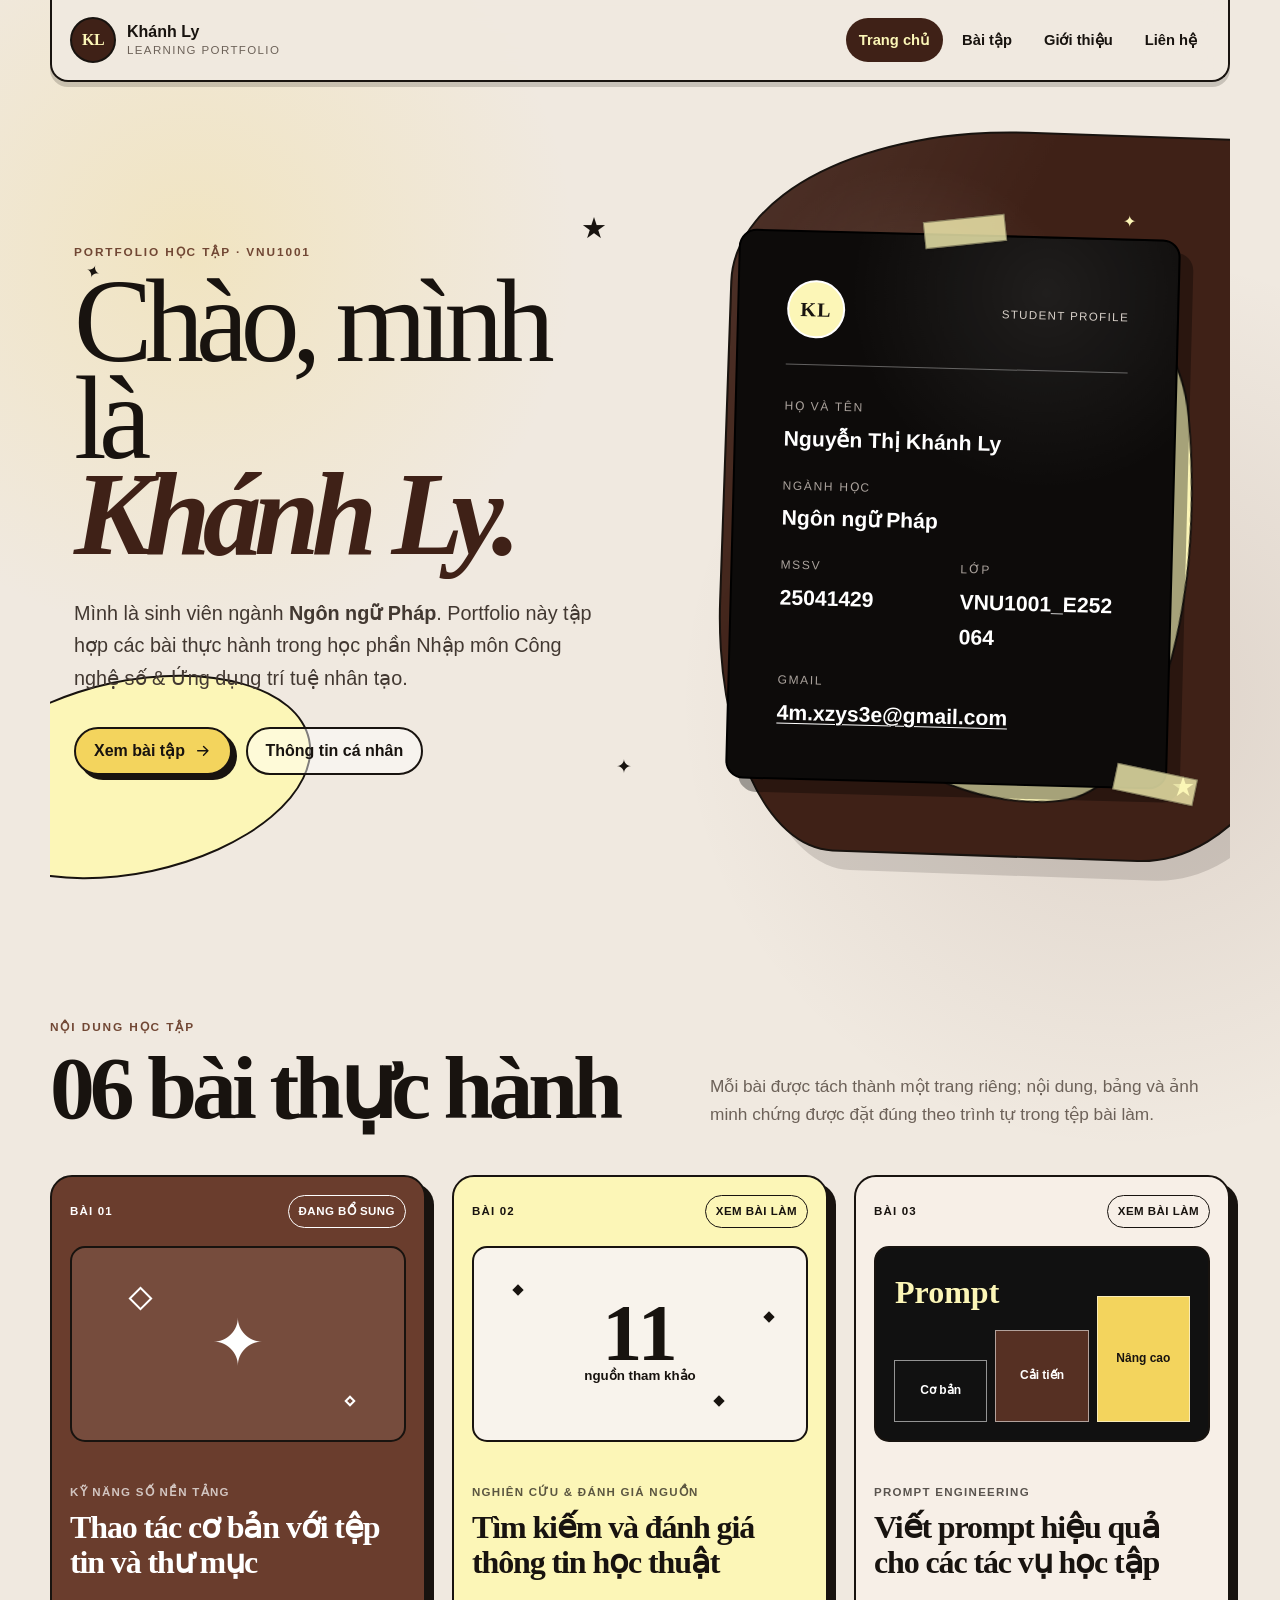
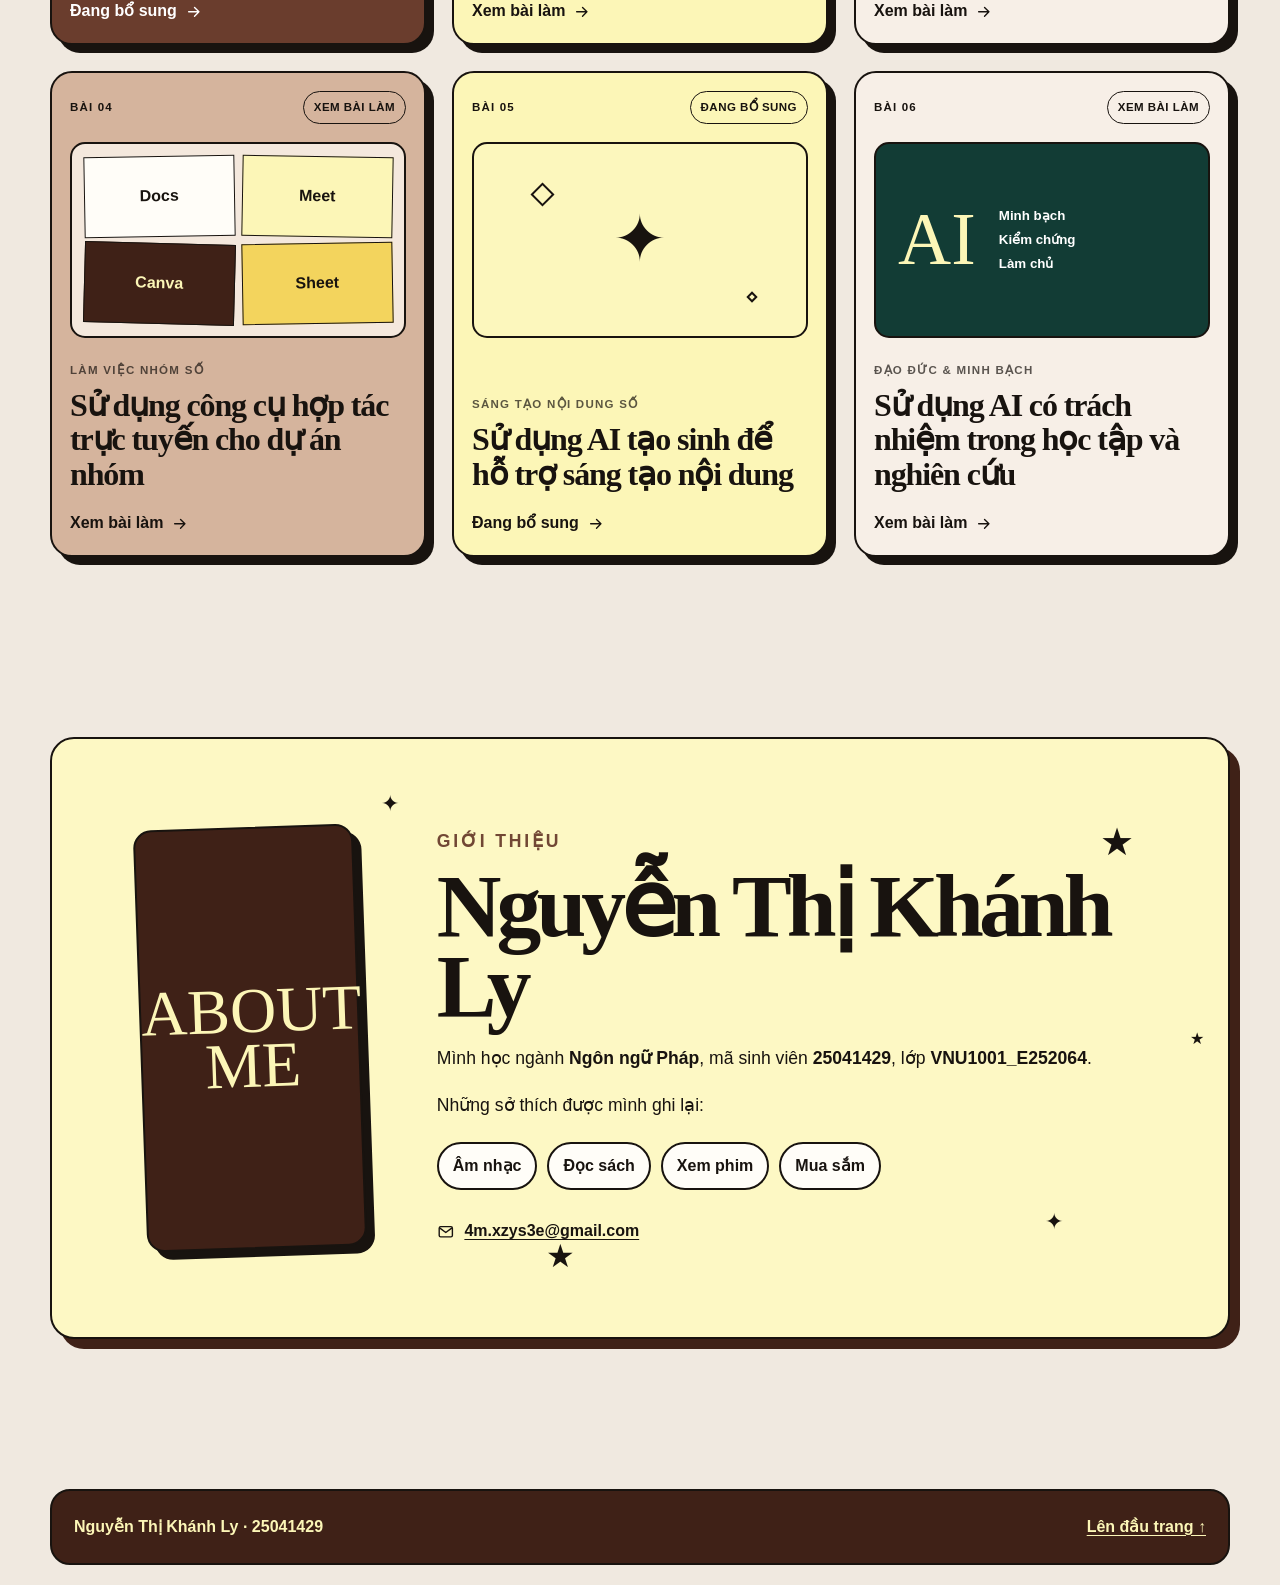
==== index.html @ 562bfaf8 "first commit" ====
<!doctype html>
<html lang="vi">
<head>
  <meta charset="utf-8">
  <meta name="viewport" content="width=device-width, initial-scale=1">
  <meta name="description" content="Portfolio môn Nhập môn Công nghệ số và Ứng dụng trí tuệ nhân tạo của Nguyễn Thị Khánh Ly.">
  <meta name="theme-color" content="#3f2117">
  <title>Nguyễn Thị Khánh Ly — Portfolio</title>
  <script>document.documentElement.classList.add('js')</script>
  <link rel="icon" href="assets/favicon.svg" type="image/svg+xml">
  <link rel="stylesheet" href="assets/styles.css">
</head>
<body class="home-page">
<a class="skip-link" href="#main-content">Bỏ qua điều hướng</a>

<header class="site-header">
  <a class="brand" href="index.html" aria-label="Về trang chủ">
    <span class="brand-mark">KL</span>
    <span class="brand-copy"><strong>Khánh Ly</strong><small>Learning portfolio</small></span>
  </a>
  <button class="nav-toggle" type="button" aria-expanded="false" aria-controls="main-nav" aria-label="Mở menu"><span></span><span></span><span></span></button>
  <nav id="main-nav" class="main-nav" aria-label="Điều hướng chính">
    <a aria-current="page" href="index.html#home">Trang chủ</a>
    <a href="index.html#assignments">Bài tập</a>
    <a href="index.html#about">Giới thiệu</a>
    <a href="mailto:4m.xzys3e@gmail.com">Liên hệ</a>
  </nav>
</header>

<main id="main-content">
  <section id="home" class="hero section-shell">
    <div class="hero-stars" aria-hidden="true"><span>✦</span><span>★</span><span>✦</span><span>★</span><span>✦</span></div>
    <div class="hero-copy reveal">
      <p class="eyebrow">Portfolio học tập · VNU1001</p>
      <h1>Chào, mình là<br><em>Khánh Ly.</em></h1>
      <p class="hero-lead">Mình là sinh viên ngành <strong>Ngôn ngữ Pháp</strong>. Portfolio này tập hợp các bài thực hành trong học phần Nhập môn Công nghệ số &amp; Ứng dụng trí tuệ nhân tạo.</p>
      <div class="hero-actions">
        <a class="button button--primary" href="#assignments">Xem bài tập <svg viewBox="0 0 24 24" aria-hidden="true"><path d="M5 12h14M13 6l6 6-6 6"/></svg></a>
        <a class="button button--ghost" href="#about">Thông tin cá nhân</a>
      </div>
    </div>
    <div class="profile-stage reveal" aria-label="Thông tin sinh viên">
      <div class="profile-glow" aria-hidden="true"></div>
      <article class="profile-card">
        <div class="profile-card__header"><span class="monogram">KL</span><span>Student profile</span></div>
        <dl>
          <div><dt>Họ và tên</dt><dd>Nguyễn Thị Khánh Ly</dd></div>
          <div><dt>Ngành học</dt><dd>Ngôn ngữ Pháp</dd></div>
          <div class="profile-pair"><span><dt>MSSV</dt><dd>25041429</dd></span><span><dt>Lớp</dt><dd>VNU1001_E252064</dd></span></div>
          <div><dt>Gmail</dt><dd><a href="mailto:4m.xzys3e@gmail.com">4m.xzys3e@gmail.com</a></dd></div>
        </dl>
      </article>
      <span class="tape tape--one" aria-hidden="true"></span><span class="tape tape--two" aria-hidden="true"></span>
    </div>
  </section>

  <section id="assignments" class="assignments-section section-shell">
    <div class="section-heading reveal">
      <div><p class="eyebrow">Nội dung học tập</p><h2>06 bài thực hành</h2></div>
      <p>Mỗi bài được tách thành một trang riêng; nội dung, bảng và ảnh minh chứng được đặt đúng theo trình tự trong tệp bài làm.</p>
    </div>
    <div class="assignment-grid">
<a class="assignment-card assignment-card--1 assignment-card--missing" href="bai-1.html" aria-label="Bài 1: Thao tác cơ bản với tệp tin và thư mục">
  <div class="assignment-topline"><span>Bài 01</span><span class="assignment-status">Đang bổ sung</span></div>
  <div class="card-visual card-visual--placeholder"><span>✦</span><i></i><i></i></div>
  <div class="assignment-copy">
    <p>Kỹ năng số nền tảng</p>
    <h3>Thao tác cơ bản với tệp tin và thư mục</h3>
    <span class="assignment-link">Đang bổ sung <svg viewBox="0 0 24 24" aria-hidden="true"><path d="M5 12h14M13 6l6 6-6 6"/></svg></span>
  </div>
</a>


<a class="assignment-card assignment-card--2" href="bai-2.html" aria-label="Bài 2: Tìm kiếm và đánh giá thông tin học thuật">
  <div class="assignment-topline"><span>Bài 02</span><span class="assignment-status">Xem bài làm</span></div>
  <div class="card-visual card-visual--references"><span>11</span><small>nguồn tham khảo</small><i></i><i></i><i></i></div>
  <div class="assignment-copy">
    <p>Nghiên cứu &amp; đánh giá nguồn</p>
    <h3>Tìm kiếm và đánh giá thông tin học thuật</h3>
    <span class="assignment-link">Xem bài làm <svg viewBox="0 0 24 24" aria-hidden="true"><path d="M5 12h14M13 6l6 6-6 6"/></svg></span>
  </div>
</a>


<a class="assignment-card assignment-card--3" href="bai-3.html" aria-label="Bài 3: Viết prompt hiệu quả cho các tác vụ học tập">
  <div class="assignment-topline"><span>Bài 03</span><span class="assignment-status">Xem bài làm</span></div>
  <div class="card-visual card-visual--prompt"><b>Prompt</b><span>Cơ bản</span><span>Cải tiến</span><span>Nâng cao</span></div>
  <div class="assignment-copy">
    <p>Prompt engineering</p>
    <h3>Viết prompt hiệu quả cho các tác vụ học tập</h3>
    <span class="assignment-link">Xem bài làm <svg viewBox="0 0 24 24" aria-hidden="true"><path d="M5 12h14M13 6l6 6-6 6"/></svg></span>
  </div>
</a>


<a class="assignment-card assignment-card--4" href="bai-4.html" aria-label="Bài 4: Sử dụng công cụ hợp tác trực tuyến cho dự án nhóm">
  <div class="assignment-topline"><span>Bài 04</span><span class="assignment-status">Xem bài làm</span></div>
  <div class="card-visual card-visual--tools"><span>Docs</span><span>Meet</span><span>Canva</span><span>Sheet</span></div>
  <div class="assignment-copy">
    <p>Làm việc nhóm số</p>
    <h3>Sử dụng công cụ hợp tác trực tuyến cho dự án nhóm</h3>
    <span class="assignment-link">Xem bài làm <svg viewBox="0 0 24 24" aria-hidden="true"><path d="M5 12h14M13 6l6 6-6 6"/></svg></span>
  </div>
</a>


<a class="assignment-card assignment-card--5 assignment-card--missing" href="bai-5.html" aria-label="Bài 5: Sử dụng AI tạo sinh để hỗ trợ sáng tạo nội dung">
  <div class="assignment-topline"><span>Bài 05</span><span class="assignment-status">Đang bổ sung</span></div>
  <div class="card-visual card-visual--placeholder"><span>✦</span><i></i><i></i></div>
  <div class="assignment-copy">
    <p>Sáng tạo nội dung số</p>
    <h3>Sử dụng AI tạo sinh để hỗ trợ sáng tạo nội dung</h3>
    <span class="assignment-link">Đang bổ sung <svg viewBox="0 0 24 24" aria-hidden="true"><path d="M5 12h14M13 6l6 6-6 6"/></svg></span>
  </div>
</a>


<a class="assignment-card assignment-card--6" href="bai-6.html" aria-label="Bài 6: Sử dụng AI có trách nhiệm trong học tập và nghiên cứu">
  <div class="assignment-topline"><span>Bài 06</span><span class="assignment-status">Xem bài làm</span></div>
  <div class="card-visual card-visual--responsible"><span>AI</span><small>Minh bạch<br>Kiểm chứng<br>Làm chủ</small></div>
  <div class="assignment-copy">
    <p>Đạo đức &amp; minh bạch</p>
    <h3>Sử dụng AI có trách nhiệm trong học tập và nghiên cứu</h3>
    <span class="assignment-link">Xem bài làm <svg viewBox="0 0 24 24" aria-hidden="true"><path d="M5 12h14M13 6l6 6-6 6"/></svg></span>
  </div>
</a>

</div>
  </section>

  <section id="about" class="about-section section-shell">
    <div class="about-paper reveal">
      <div class="about-index">ABOUT<br>ME</div>
      <div class="about-copy">
        <p class="eyebrow">Giới thiệu</p>
        <h2>Nguyễn Thị Khánh Ly</h2>
        <p>Mình học ngành <strong>Ngôn ngữ Pháp</strong>, mã sinh viên <strong>25041429</strong>, lớp <strong>VNU1001_E252064</strong>.</p>
        <p>Những sở thích được mình ghi lại:</p>
        <ul class="hobby-list"><li>Âm nhạc</li><li>Đọc sách</li><li>Xem phim</li><li>Mua sắm</li></ul>
        <a class="mail-link" href="mailto:4m.xzys3e@gmail.com"><svg viewBox="0 0 24 24" aria-hidden="true"><rect x="3" y="5" width="18" height="14" rx="2"/><path d="m4 7 8 6 8-6"/></svg> 4m.xzys3e@gmail.com</a>
      </div>
      <div class="about-stars" aria-hidden="true"><span>★</span><span>✦</span><span>★</span><span>✦</span><span>★</span></div>
    </div>
  </section>
</main>
<footer class="site-footer"><span>Nguyễn Thị Khánh Ly · 25041429</span><a href="#home">Lên đầu trang ↑</a></footer>
<script src="assets/script.js"></script>
</body></html>
---- assets/styles.css ----
:root {
  --brown-950: #2b160f;
  --brown-900: #3f2117;
  --brown-800: #563023;
  --brown-700: #714734;
  --cream: #f0e9e0;
  --cream-2: #f8f3ec;
  --paper: #fffdf8;
  --butter: #fcf6b7;
  --yellow: #f3d45d;
  --yellow-strong: #e8bd32;
  --ink: #18130f;
  --muted: #6d6259;
  --line: #201913;
  --white: #fff;
  --danger: #8d3227;
  --radius-sm: 10px;
  --radius: 18px;
  --radius-lg: 30px;
  --shadow-hard: 8px 8px 0 var(--ink);
  --shadow-brown: 10px 10px 0 var(--brown-900);
  --content: 1180px;
  --reading: 820px;
  --header-h: 82px;
  color-scheme: light;
}

* { box-sizing: border-box; }
html { scroll-behavior: smooth; scroll-padding-top: 100px; }
body {
  margin: 0;
  min-width: 320px;
  color: var(--ink);
  background:
    radial-gradient(circle at 15% 8%, rgba(243,212,93,.24), transparent 24rem),
    radial-gradient(circle at 88% 22%, rgba(86,48,35,.12), transparent 28rem),
    var(--cream);
  font-family: "Segoe UI", Arial, Helvetica, sans-serif;
  font-size: 16px;
  line-height: 1.65;
  text-rendering: optimizeLegibility;
  -webkit-font-smoothing: antialiased;
  overflow-x: hidden;
}
img { max-width: 100%; height: auto; display: block; }
a { color: inherit; text-decoration-thickness: 1px; text-underline-offset: 3px; }
button, a { -webkit-tap-highlight-color: transparent; }
button, input, textarea, select { font: inherit; }
svg { width: 1.1em; height: 1.1em; fill: none; stroke: currentColor; stroke-width: 1.9; stroke-linecap: round; stroke-linejoin: round; flex: 0 0 auto; }
::selection { background: var(--yellow); color: var(--ink); }

.skip-link {
  position: fixed;
  z-index: 1000;
  left: 12px;
  top: 8px;
  padding: 10px 14px;
  background: var(--butter);
  border: 2px solid var(--ink);
  transform: translateY(-140%);
  transition: transform .2s ease;
}
.skip-link:focus { transform: translateY(0); }

.site-header {
  position: sticky;
  z-index: 100;
  top: 0;
  height: var(--header-h);
  display: flex;
  align-items: center;
  justify-content: space-between;
  gap: 24px;
  width: min(100% - 28px, var(--content));
  margin: 0 auto;
  padding: 12px 18px;
  background: rgba(240,233,224,.94);
  border: 2px solid var(--ink);
  border-top: 0;
  border-radius: 0 0 18px 18px;
  box-shadow: 0 5px 0 rgba(24,19,15,.18);
  backdrop-filter: blur(14px);
}
.brand {
  display: inline-flex;
  align-items: center;
  gap: 11px;
  min-width: 0;
  color: inherit;
  text-decoration: none;
}
.brand-mark {
  width: 46px;
  height: 46px;
  display: grid;
  place-items: center;
  background: var(--brown-900);
  color: var(--butter);
  border: 2px solid var(--ink);
  border-radius: 50%;
  font-family: Georgia, "Times New Roman", serif;
  font-weight: 800;
  letter-spacing: -.04em;
}
.brand-copy { display: grid; line-height: 1.1; }
.brand-copy strong { font-size: 1rem; }
.brand-copy small { margin-top: 4px; color: var(--muted); font-size: .72rem; text-transform: uppercase; letter-spacing: .12em; }
.main-nav { display: flex; align-items: center; gap: 6px; }
.main-nav a {
  min-height: 44px;
  display: inline-flex;
  align-items: center;
  padding: 8px 13px;
  border-radius: 999px;
  text-decoration: none;
  font-weight: 700;
  font-size: .92rem;
  transition: background .2s ease, color .2s ease, transform .2s ease;
}
.main-nav a:hover, .main-nav a:focus-visible, .main-nav a[aria-current="page"] { background: var(--brown-900); color: var(--butter); }
.main-nav a:active { transform: translateY(2px); }
.nav-toggle { display: none; width: 46px; height: 46px; border: 2px solid var(--ink); background: var(--butter); border-radius: 50%; padding: 10px; }
.nav-toggle span { display: block; height: 2px; background: var(--ink); margin: 5px 0; }

.section-shell { width: min(100% - 34px, var(--content)); margin-inline: auto; }
.eyebrow {
  margin: 0 0 10px;
  font-size: .74rem;
  font-weight: 850;
  letter-spacing: .16em;
  text-transform: uppercase;
  color: var(--brown-700);
}
.button {
  min-height: 48px;
  display: inline-flex;
  align-items: center;
  justify-content: center;
  gap: 9px;
  padding: 11px 18px;
  border: 2px solid var(--ink);
  border-radius: 999px;
  color: var(--ink);
  text-decoration: none;
  font-weight: 800;
  line-height: 1.1;
  transition: transform .18s ease, box-shadow .18s ease, background .18s ease;
}
.button--primary { background: var(--yellow); box-shadow: 5px 5px 0 var(--ink); }
.button--primary:hover, .button--primary:focus-visible { transform: translate(2px, 2px); box-shadow: 3px 3px 0 var(--ink); background: var(--butter); }
.button--ghost { background: rgba(255,255,255,.45); }
.button--ghost:hover, .button--ghost:focus-visible { background: var(--paper); }
.button--download { margin-top: 10px; background: var(--paper); box-shadow: 4px 4px 0 var(--ink); }
.button--download:hover, .button--download:focus-visible { transform: translate(2px,2px); box-shadow: 2px 2px 0 var(--ink); }

.hero {
  position: relative;
  min-height: min(760px, calc(100vh - 12px));
  display: grid;
  grid-template-columns: minmax(0, 1.03fr) minmax(370px, .97fr);
  align-items: center;
  gap: clamp(42px, 7vw, 96px);
  padding: clamp(70px, 10vw, 130px) clamp(0px, 2vw, 24px) 100px;
  overflow: clip;
}
.hero::before {
  content: "";
  position: absolute;
  z-index: -2;
  inset: 50px -8vw 50px 57%;
  background:
    linear-gradient(115deg, rgba(255,255,255,.08), transparent 35%),
    radial-gradient(circle at 30% 28%, rgba(255,255,255,.10), transparent 25%),
    var(--brown-900);
  border: 2px solid var(--ink);
  border-radius: 48% 18% 30% 20% / 22% 26% 40% 34%;
  transform: rotate(2deg);
  box-shadow: 18px 18px 0 rgba(24,19,15,.14);
}
.hero::after {
  content: "";
  position: absolute;
  z-index: -3;
  width: 360px;
  height: 190px;
  left: -100px;
  bottom: 34px;
  background: var(--butter);
  border: 2px solid var(--ink);
  border-radius: 50%;
  transform: rotate(-12deg);
}
.hero-copy { max-width: 660px; }
.hero h1 {
  margin: 0;
  font-family: Georgia, "Times New Roman", serif;
  font-size: clamp(4.4rem, 9.2vw, 8.5rem);
  line-height: .82;
  letter-spacing: -.065em;
  font-weight: 500;
}
.hero h1 em { color: var(--brown-900); font-weight: 800; font-style: italic; white-space: nowrap; }
.hero-lead { max-width: 600px; margin: 34px 0 0; font-size: clamp(1.06rem, 1.55vw, 1.25rem); color: #423831; }
.hero-actions { display: flex; flex-wrap: wrap; gap: 14px; margin-top: 32px; }
.hero-stars { position: absolute; inset: 0; pointer-events: none; }
.hero-stars span { position: absolute; font-family: Georgia, serif; color: var(--ink); line-height: 1; }
.hero-stars span:nth-child(1) { left: 3%; top: 22%; font-size: 1.1rem; transform: rotate(20deg); }
.hero-stars span:nth-child(2) { left: 45%; top: 16%; font-size: 1.8rem; }
.hero-stars span:nth-child(3) { left: 48%; bottom: 16%; font-size: 1.2rem; }
.hero-stars span:nth-child(4) { right: 3%; bottom: 13%; font-size: 1.7rem; color: var(--butter); }
.hero-stars span:nth-child(5) { right: 8%; top: 16%; font-size: 1rem; color: var(--butter); }
.profile-stage { position: relative; width: min(100%, 490px); justify-self: center; padding: 24px; }
.profile-glow { position: absolute; inset: 4% 0 0 10%; background: var(--butter); border-radius: 47% 53% 37% 63% / 43% 35% 65% 57%; filter: blur(0); transform: rotate(-5deg); border: 2px solid var(--ink); }
.profile-card {
  position: relative;
  z-index: 2;
  width: 100%;
  min-height: 480px;
  padding: clamp(28px, 5vw, 48px);
  color: var(--white);
  background:
    radial-gradient(circle at 70% 10%, rgba(255,255,255,.08), transparent 34%),
    #0d0b0a;
  border: 2px solid #000;
  border-radius: 18px;
  box-shadow: 13px 13px 0 rgba(0,0,0,.34);
  transform: rotate(1.5deg);
}
.profile-card__header { display: flex; justify-content: space-between; align-items: center; gap: 20px; padding-bottom: 26px; border-bottom: 1px solid rgba(255,255,255,.35); text-transform: uppercase; letter-spacing: .12em; font-size: .72rem; color: #d8d0c9; }
.monogram { width: 58px; height: 58px; display: grid; place-items: center; border-radius: 50%; background: var(--butter); color: var(--ink); border: 2px solid var(--white); font-family: Georgia, serif; font-size: 1.25rem; font-weight: 800; }
.profile-card dl { margin: 32px 0 0; display: grid; gap: 20px; }
.profile-card dl > div, .profile-card .profile-pair > span { min-width: 0; }
.profile-card dt { font-size: .75rem; text-transform: uppercase; letter-spacing: .14em; color: #aaa29c; }
.profile-card dd { margin: 5px 0 0; font-size: clamp(1rem, 2vw, 1.32rem); font-weight: 700; overflow-wrap: anywhere; }
.profile-card dd a { color: var(--white); }
.profile-pair { display: grid !important; grid-template-columns: 1fr 1fr; gap: 18px; }
.tape { position: absolute; z-index: 3; width: 82px; height: 27px; background: rgba(252,246,183,.78); border: 1px solid rgba(24,19,15,.4); box-shadow: 0 1px 2px rgba(0,0,0,.18); }
.tape--one { top: 8px; left: 44%; transform: rotate(-6deg); }
.tape--two { bottom: 10px; right: 2px; transform: rotate(12deg); }

.assignments-section { padding: 110px 0 120px; }
.section-heading { display: grid; grid-template-columns: 1fr minmax(280px, 520px); align-items: end; gap: 36px; margin-bottom: 46px; }
.section-heading h2, .about-copy h2 { margin: 0; font-family: Georgia, "Times New Roman", serif; font-size: clamp(3.3rem, 7vw, 6.2rem); line-height: .9; letter-spacing: -.055em; }
.section-heading > p { margin: 0; font-size: 1.08rem; color: var(--muted); }
.assignment-grid { display: grid; grid-template-columns: repeat(12, minmax(0, 1fr)); gap: 26px; align-items: stretch; }
.assignment-card {
  position: relative;
  grid-column: span 4;
  min-height: 470px;
  display: flex;
  flex-direction: column;
  padding: 18px;
  overflow: hidden;
  color: var(--ink);
  background: var(--paper);
  border: 2px solid var(--ink);
  border-radius: 22px;
  box-shadow: var(--shadow-hard);
  text-decoration: none;
  transition: transform .24s ease, box-shadow .24s ease, background .24s ease;
}
.assignment-card:nth-child(2), .assignment-card:nth-child(5) { transform: translateY(16px); }
.assignment-card:hover, .assignment-card:focus-visible { transform: translate(3px, 3px) rotate(-.35deg); box-shadow: 5px 5px 0 var(--ink); }
.assignment-card:nth-child(2):hover, .assignment-card:nth-child(2):focus-visible,
.assignment-card:nth-child(5):hover, .assignment-card:nth-child(5):focus-visible { transform: translate(3px, 19px) rotate(.35deg); }
.assignment-card--2, .assignment-card--5 { background: var(--butter); }
.assignment-card--3, .assignment-card--6 { background: #f7efe7; }
.assignment-card--4 { background: #d5b49d; }
.assignment-card--1 { background: #6a3d2d; color: var(--white); }
.assignment-card--missing { opacity: .82; }
.assignment-topline { display: flex; justify-content: space-between; align-items: center; gap: 10px; font-weight: 850; text-transform: uppercase; letter-spacing: .1em; font-size: .72rem; }
.assignment-status { padding: 6px 10px; border: 1.5px solid currentColor; border-radius: 999px; letter-spacing: .04em; }
.card-visual { height: 196px; margin: 18px 0 23px; border: 2px solid var(--ink); border-radius: 15px; overflow: hidden; position: relative; }
.card-visual--references { display: grid; place-content: center; text-align: center; background: var(--cream-2); }
.card-visual--references span { font-family: Georgia, serif; font-size: 5rem; line-height: .8; font-weight: 800; }
.card-visual--references small { font-weight: 800; }
.card-visual--references i { position: absolute; width: 8px; height: 8px; background: var(--ink); transform: rotate(45deg); }
.card-visual--references i:nth-of-type(1) { left: 12%; top: 20%; }
.card-visual--references i:nth-of-type(2) { right: 10%; top: 34%; }
.card-visual--references i:nth-of-type(3) { right: 25%; bottom: 18%; }
.card-visual--prompt { display: grid; grid-template-columns: 1fr 1fr 1fr; align-items: end; gap: 8px; padding: 18px; background: #111; color: var(--white); }
.card-visual--prompt b { position: absolute; left: 19px; top: 18px; font-family: Georgia, serif; font-size: 2rem; color: var(--butter); }
.card-visual--prompt span { display: grid; place-items: center; height: 62px; padding: 8px; border: 1px solid rgba(255,255,255,.55); font-size: .75rem; font-weight: 700; }
.card-visual--prompt span:nth-of-type(2) { height: 92px; background: var(--brown-800); }
.card-visual--prompt span:nth-of-type(3) { height: 126px; background: var(--yellow); color: var(--ink); }
.card-visual--tools { display: grid; grid-template-columns: 1fr 1fr; gap: 7px; padding: 12px; background: #f4e8dd; }
.card-visual--tools span { display: grid; place-items: center; border: 1.5px solid var(--ink); background: var(--paper); font-weight: 850; transform: rotate(-1deg); }
.card-visual--tools span:nth-child(2) { background: var(--butter); transform: rotate(1deg); }
.card-visual--tools span:nth-child(3) { background: var(--brown-900); color: var(--butter); transform: rotate(1.5deg); }
.card-visual--tools span:nth-child(4) { background: var(--yellow); transform: rotate(-1deg); }
.card-visual--responsible { display: grid; grid-template-columns: .7fr 1.3fr; align-items: center; padding: 22px; background: #123c35; color: #fff; }
.card-visual--responsible span { font-family: Georgia, serif; font-size: 4.6rem; color: var(--butter); }
.card-visual--responsible small { font-weight: 750; line-height: 1.8; }
.card-visual--placeholder { display: grid; place-items: center; background: rgba(255,255,255,.08); color: currentColor; }
.card-visual--placeholder span { font-size: 4rem; }
.card-visual--placeholder i { position: absolute; width: 17px; height: 17px; border: 2px solid currentColor; transform: rotate(45deg); }
.card-visual--placeholder i:nth-of-type(1) { left: 18%; top: 22%; }
.card-visual--placeholder i:nth-of-type(2) { right: 15%; bottom: 18%; width: 8px; height: 8px; }
.assignment-copy { margin-top: auto; }
.assignment-copy > p { margin: 0 0 8px; font-size: .72rem; text-transform: uppercase; letter-spacing: .11em; font-weight: 850; opacity: .7; }
.assignment-copy h3 { margin: 0; font-family: Georgia, "Times New Roman", serif; font-size: clamp(1.55rem, 2.5vw, 2.05rem); line-height: 1.08; letter-spacing: -.035em; }
.assignment-link { display: inline-flex; align-items: center; gap: 8px; margin-top: 19px; font-weight: 800; }
.assignment-link svg { transition: transform .2s ease; }
.assignment-card:hover .assignment-link svg { transform: translateX(4px); }

.about-section { padding: 60px 0 150px; }
.about-paper {
  position: relative;
  min-height: 560px;
  display: grid;
  grid-template-columns: 220px minmax(0, 1fr);
  gap: clamp(34px, 6vw, 80px);
  align-items: center;
  padding: clamp(42px, 7vw, 88px);
  background:
    linear-gradient(rgba(255,255,255,.18), rgba(255,255,255,.18)),
    var(--butter);
  border: 2px solid var(--ink);
  border-radius: 24px;
  box-shadow: var(--shadow-brown);
  overflow: hidden;
}
.about-index { align-self: stretch; display: grid; place-items: center; background: var(--brown-900); color: var(--butter); border: 2px solid var(--ink); border-radius: 18px; font-family: Georgia, serif; font-size: clamp(2.6rem, 5vw, 4.5rem); line-height: .86; text-align: center; transform: rotate(-2deg); box-shadow: 8px 8px 0 var(--ink); }
.about-copy { max-width: 720px; position: relative; z-index: 2; }
.about-copy p { font-size: 1.1rem; }
.hobby-list { display: flex; flex-wrap: wrap; gap: 10px; padding: 0; list-style: none; margin: 22px 0; }
.hobby-list li { padding: 9px 14px; border: 2px solid var(--ink); background: var(--paper); border-radius: 999px; font-weight: 750; }
.mail-link { display: inline-flex; align-items: center; gap: 10px; margin-top: 6px; font-weight: 850; overflow-wrap: anywhere; }
.about-stars { position: absolute; inset: 0; pointer-events: none; }
.about-stars span { position: absolute; font-size: 1.4rem; }
.about-stars span:nth-child(1) { right: 8%; top: 12%; font-size: 2.4rem; }
.about-stars span:nth-child(2) { right: 14%; bottom: 16%; }
.about-stars span:nth-child(3) { left: 42%; bottom: 9%; font-size: 2rem; }
.about-stars span:nth-child(4) { left: 28%; top: 8%; }
.about-stars span:nth-child(5) { right: 2%; top: 48%; font-size: 1rem; }

.site-footer {
  width: min(100% - 28px, var(--content));
  margin: 0 auto 20px;
  min-height: 76px;
  display: flex;
  align-items: center;
  justify-content: space-between;
  gap: 20px;
  padding: 18px 22px;
  color: var(--butter);
  background: var(--brown-900);
  border: 2px solid var(--ink);
  border-radius: 20px;
  font-weight: 700;
}
.site-footer a { color: var(--butter); }

/* Assignment pages */
.assignment-main { min-height: 80vh; }
.assignment-hero {
  position: relative;
  min-height: 430px;
  display: grid;
  grid-template-columns: minmax(0, 1fr) 250px;
  align-items: center;
  gap: 50px;
  padding: 75px 0 70px;
}
.assignment-hero::before { content: ""; position: absolute; z-index: -1; left: 50%; width: 100vw; transform: translateX(-50%); top: -82px; bottom: 0; background: var(--butter); border-bottom: 2px solid var(--ink); }
.assignment-hero__copy { max-width: 830px; }
.breadcrumb { display: inline-flex; align-items: center; gap: 8px; margin-bottom: 38px; text-decoration: none; font-size: .9rem; font-weight: 750; }
.assignment-hero h1 { margin: 0 0 18px; font-family: Georgia, "Times New Roman", serif; font-size: clamp(3.4rem, 7vw, 6.6rem); line-height: .92; letter-spacing: -.055em; }
.assignment-hero__copy > p:not(.eyebrow) { max-width: 700px; margin: 0 0 18px; font-size: 1.12rem; color: #493e36; }
.assignment-number { width: 220px; height: 220px; display: grid; place-items: center; align-content: center; background: var(--brown-900); color: var(--butter); border: 2px solid var(--ink); border-radius: 49% 51% 41% 59% / 55% 42% 58% 45%; box-shadow: 10px 10px 0 var(--ink); transform: rotate(4deg); }
.assignment-number span { font-family: Georgia, serif; font-size: 6.2rem; font-weight: 800; line-height: .8; }
.assignment-number small { margin-top: 14px; letter-spacing: .16em; font-weight: 800; }
.article-shell { display: grid; grid-template-columns: 245px minmax(0, 1fr); gap: clamp(28px, 5vw, 72px); align-items: start; padding: 76px 0 120px; }
.article-toc { position: sticky; top: 105px; min-width: 0; }
.toc-card { padding: 20px; background: var(--brown-900); color: var(--cream-2); border: 2px solid var(--ink); border-radius: 16px; box-shadow: 6px 6px 0 var(--ink); max-height: calc(100vh - 130px); overflow: auto; }
.toc-title { margin: 0 0 12px; color: var(--butter); font-size: .72rem; font-weight: 850; text-transform: uppercase; letter-spacing: .14em; }
.toc-card ol { list-style: none; margin: 0; padding: 0; display: grid; gap: 4px; }
.toc-card li { min-width: 0; }
.toc-card a { display: block; padding: 8px 9px; border-radius: 8px; color: inherit; text-decoration: none; font-size: .82rem; line-height: 1.35; overflow-wrap: anywhere; transition: background .18s ease, color .18s ease; }
.toc-card a:hover, .toc-card a:focus-visible, .toc-card a.active { background: var(--butter); color: var(--ink); }
.toc-level-3 a { padding-left: 18px; opacity: .9; }
.toc-empty { color: #d6cec8; font-size: .85rem; }
.toc-back { margin-top: 18px; border-top: 1px solid rgba(255,255,255,.25); padding-top: 16px !important; color: var(--butter) !important; }
.document-content {
  min-width: 0;
  width: 100%;
  max-width: 920px;
  padding: clamp(28px, 5vw, 58px);
  background: var(--paper);
  border: 2px solid var(--ink);
  border-radius: 20px;
  box-shadow: 10px 10px 0 rgba(63,33,23,.85);
}
.document-content > :first-child { margin-top: 0; }
.document-title { margin: 0 0 42px; padding-bottom: 24px; border-bottom: 3px double var(--ink); font-family: Georgia, "Times New Roman", serif; font-size: clamp(1.85rem, 4vw, 3rem); line-height: 1.08; font-weight: 800; text-align: center; text-transform: uppercase; }
.document-content h2 { margin: 64px 0 24px; padding: 15px 18px; background: var(--butter); border: 2px solid var(--ink); box-shadow: 5px 5px 0 var(--ink); font-family: Georgia, "Times New Roman", serif; font-size: clamp(1.65rem, 3vw, 2.35rem); line-height: 1.15; scroll-margin-top: 110px; }
.document-content h3 { margin: 42px 0 14px; font-family: Georgia, "Times New Roman", serif; font-size: clamp(1.25rem, 2.2vw, 1.65rem); line-height: 1.25; color: var(--brown-900); scroll-margin-top: 110px; }
.document-content h4 { margin: 30px 0 10px; font-size: 1.08rem; line-height: 1.3; text-decoration: underline; text-decoration-color: var(--yellow-strong); text-decoration-thickness: 4px; text-underline-offset: 5px; scroll-margin-top: 110px; }
.document-content p { margin: 0 0 15px; overflow-wrap: anywhere; }
.document-meta { display: inline-block; margin: 0 8px 10px 0 !important; padding: 7px 11px; border: 1.5px solid var(--ink); background: var(--cream); border-radius: 999px; font-weight: 700; font-size: .9rem; }
.topic-line { padding: 16px 18px; background: var(--cream); border-left: 5px solid var(--brown-900); font-weight: 750; }
.content-label { margin-top: 22px !important; margin-bottom: 8px !important; color: var(--brown-900); font-weight: 900; text-transform: uppercase; letter-spacing: .06em; font-size: .82rem; }
.content-list { margin: 4px 0 22px; padding-left: 1.35rem; }
.content-list li { margin: 7px 0; padding-left: 5px; }
.content-list li::marker { color: var(--brown-700); }
blockquote { margin: 18px 0 24px; padding: 20px 22px; background: #161311; color: var(--cream-2); border: 2px solid #000; border-radius: 13px; box-shadow: 5px 5px 0 var(--yellow); font-size: 1rem; white-space: pre-line; }
.media-grid { display: grid; grid-template-columns: repeat(2, minmax(0,1fr)); gap: 16px; margin: 24px 0 10px; }
.media-grid--single { grid-template-columns: 1fr; }
.media-grid--phones { grid-template-columns: repeat(2, minmax(0, 1fr)); align-items: start; }
.media-button { position: relative; display: block; width: 100%; padding: 8px; background: var(--cream); border: 2px solid var(--ink); border-radius: 12px; cursor: zoom-in; overflow: hidden; transition: transform .18s ease, box-shadow .18s ease; }
.media-button:hover, .media-button:focus-visible { transform: translateY(-2px); box-shadow: 5px 5px 0 var(--ink); }
.media-button img { width: 100%; border-radius: 6px; object-fit: contain; background: #fff; }
.media-grid--phones .media-button img { max-height: 760px; }
.media-zoom { position: absolute; right: 14px; top: 14px; width: 35px; height: 35px; display: grid; place-items: center; border-radius: 50%; background: rgba(24,19,15,.88); color: #fff; font-weight: 900; }
.figure-caption { margin: 6px 0 30px !important; text-align: center; color: var(--muted); font-size: .88rem; font-style: italic; }
.table-wrap { width: 100%; overflow-x: auto; margin: 28px 0; border: 2px solid var(--ink); border-radius: 12px; background: #fff; }
table { width: 100%; min-width: 620px; border-collapse: collapse; font-size: .94rem; }
th, td { padding: 14px 13px; border: 1px solid #7b7067; text-align: left; vertical-align: top; }
th { background: var(--butter); font-weight: 900; }
tr:nth-child(even) td { background: #faf6f0; }
.article-pager { display: grid; grid-template-columns: 1fr 1fr; gap: 14px; margin-top: 70px; padding-top: 24px; border-top: 2px solid var(--ink); }
.article-pager a { min-height: 48px; display: flex; align-items: center; justify-content: center; padding: 10px 15px; border: 2px solid var(--ink); border-radius: 999px; background: var(--butter); text-decoration: none; font-weight: 800; }
.article-pager a:last-child { background: var(--brown-900); color: var(--butter); }
.missing-panel { min-height: 520px; display: grid; place-content: center; text-align: center; justify-items: center; padding: 40px; background: var(--butter); border: 2px dashed var(--ink); border-radius: 15px; }
.missing-panel h1 { max-width: 680px; margin: 0; font-family: Georgia, serif; font-size: clamp(2.3rem, 5vw, 4.2rem); line-height: 1; }
.missing-panel > p:not(.eyebrow) { max-width: 620px; margin: 22px auto 28px; color: #4e433c; }
.missing-star { font-size: 3rem; margin-bottom: 12px; }
.lightbox { position: fixed; z-index: 300; inset: 0; display: grid; place-items: center; padding: 54px 22px 22px; background: rgba(10,8,7,.94); }
.lightbox[hidden] { display: none; }
.lightbox img { max-width: min(96vw, 1500px); max-height: 90vh; object-fit: contain; background: #fff; border: 2px solid #fff; border-radius: 8px; }
.lightbox-close { position: fixed; right: 18px; top: 15px; width: 46px; height: 46px; border-radius: 50%; border: 2px solid #fff; background: #111; color: #fff; font-size: 1.8rem; cursor: pointer; }
.back-to-top { position: fixed; z-index: 80; right: 18px; bottom: 18px; width: 48px; height: 48px; border: 2px solid var(--ink); border-radius: 50%; background: var(--yellow); box-shadow: 4px 4px 0 var(--ink); font-weight: 900; cursor: pointer; opacity: 0; pointer-events: none; transform: translateY(10px); transition: opacity .2s ease, transform .2s ease; }
.back-to-top.visible { opacity: 1; pointer-events: auto; transform: translateY(0); }

.reveal { opacity: 1; transform: none; }
.js .reveal { opacity: 0; transform: translateY(18px); }
.js .reveal.is-visible { opacity: 1; transform: none; transition: opacity .55s ease, transform .55s cubic-bezier(.2,.75,.25,1); }

:focus-visible { outline: 3px solid var(--yellow-strong); outline-offset: 3px; }

@media (max-width: 1040px) {
  .hero { grid-template-columns: minmax(0,1fr) minmax(320px,.8fr); gap: 34px; }
  .hero h1 { font-size: clamp(4rem, 8.5vw, 6.8rem); }
  .assignment-card { grid-column: span 6; }
  .assignment-card:nth-child(2), .assignment-card:nth-child(5) { transform: none; }
  .assignment-card:nth-child(2):hover, .assignment-card:nth-child(2):focus-visible,
  .assignment-card:nth-child(5):hover, .assignment-card:nth-child(5):focus-visible { transform: translate(3px,3px); }
  .article-shell { grid-template-columns: 210px minmax(0, 1fr); gap: 34px; }
}

@media (max-width: 820px) {
  :root { --header-h: 72px; }
  .site-header { height: var(--header-h); padding: 9px 12px; }
  .brand-copy small { display: none; }
  .nav-toggle { display: block; cursor: pointer; }
  .main-nav {
    position: absolute;
    top: calc(100% + 8px);
    left: 0;
    right: 0;
    display: grid;
    gap: 4px;
    padding: 12px;
    background: var(--cream-2);
    border: 2px solid var(--ink);
    border-radius: 14px;
    box-shadow: 6px 6px 0 var(--ink);
    opacity: 0;
    visibility: hidden;
    transform: translateY(-8px);
    transition: .2s ease;
  }
  .main-nav.open { opacity: 1; visibility: visible; transform: none; }
  .main-nav a { border-radius: 9px; }
  .hero { min-height: auto; grid-template-columns: 1fr; padding: 80px 0 100px; }
  .hero::before { inset: 47% -20vw 30px 8%; }
  .hero::after { left: -180px; }
  .hero-copy { max-width: 720px; }
  .profile-stage { width: min(100%, 560px); margin-top: 38px; }
  .section-heading { grid-template-columns: 1fr; }
  .about-paper { grid-template-columns: 140px minmax(0,1fr); padding: 50px 34px; }
  .assignment-hero { grid-template-columns: 1fr 160px; gap: 28px; }
  .assignment-number { width: 150px; height: 150px; }
  .assignment-number span { font-size: 4.3rem; }
  .article-shell { display: block; }
  .article-toc { position: static; margin-bottom: 26px; }
  .toc-card { max-height: none; }
  .toc-card ol { grid-template-columns: repeat(2, minmax(0,1fr)); }
}

@media (max-width: 620px) {
  body { font-size: 15.5px; }
  .section-shell { width: min(100% - 24px, var(--content)); }
  .site-header, .site-footer { width: min(100% - 16px, var(--content)); }
  .brand-mark { width: 42px; height: 42px; }
  .hero { padding-top: 62px; gap: 20px; }
  .hero h1 { font-size: clamp(3.5rem, 18vw, 5.4rem); }
  .hero-lead { margin-top: 26px; }
  .hero-actions { align-items: stretch; }
  .hero-actions .button { width: 100%; }
  .profile-stage { padding: 13px; }
  .profile-card { min-height: 440px; padding: 28px 22px; transform: rotate(.5deg); }
  .profile-card__header { gap: 12px; }
  .profile-pair { grid-template-columns: 1fr; }
  .assignments-section { padding: 90px 0; }
  .section-heading h2, .about-copy h2 { font-size: clamp(2.9rem, 15vw, 4.6rem); }
  .assignment-grid { display: grid; grid-template-columns: 1fr; gap: 22px; }
  .assignment-card { grid-column: auto; min-height: 430px; }
  .about-section { padding-bottom: 100px; }
  .about-paper { min-height: 0; grid-template-columns: 1fr; padding: 28px 22px 42px; gap: 35px; }
  .about-index { min-height: 150px; }
  .site-footer { flex-direction: column; align-items: flex-start; }
  .assignment-hero { display: block; padding: 58px 0 65px; }
  .assignment-hero h1 { font-size: clamp(3rem, 14vw, 4.7rem); }
  .assignment-number { width: 115px; height: 115px; position: absolute; right: 0; top: 40px; opacity: .16; box-shadow: none; }
  .assignment-number span { font-size: 3.3rem; }
  .assignment-number small { display: none; }
  .assignment-hero__copy { position: relative; z-index: 2; }
  .breadcrumb { margin-bottom: 28px; }
  .article-shell { padding-top: 42px; }
  .toc-card ol { grid-template-columns: 1fr; }
  .document-content { padding: 24px 17px; border-radius: 14px; box-shadow: 6px 6px 0 rgba(63,33,23,.85); }
  .document-title { font-size: 1.55rem; }
  .document-content h2 { margin-top: 46px; padding: 13px 12px; font-size: 1.48rem; }
  .document-content h3 { font-size: 1.25rem; }
  .media-grid, .media-grid--phones { grid-template-columns: 1fr; }
  .media-button { padding: 5px; }
  .table-wrap { margin-inline: -4px; width: calc(100% + 8px); }
  .article-pager { grid-template-columns: 1fr; }
  .article-pager span { display: none; }
  .missing-panel { padding: 30px 18px; min-height: 470px; }
}

@media (prefers-reduced-motion: reduce) {
  html { scroll-behavior: auto; }
  *, *::before, *::after { animation-duration: .001ms !important; animation-iteration-count: 1 !important; transition-duration: .001ms !important; }
  .reveal { opacity: 1; transform: none; }
}

@media print {
  .site-header, .article-toc, .site-footer, .back-to-top, .button--download, .lightbox { display: none !important; }
  body { background: #fff; color: #000; }
  .assignment-hero::before { background: #fff; }
  .assignment-number { display: none; }
  .assignment-hero { min-height: auto; padding: 20px 0; }
  .article-shell { display: block; padding: 0; }
  .document-content { border: 0; box-shadow: none; max-width: none; padding: 0; }
  .media-button { border: 0; padding: 0; }
  .media-zoom { display: none; }
}

/* Ready-to-fill lesson scaffolds */
.assignment-card--7 { background: #231b18; color: var(--white); }
.card-visual--research { display: grid; place-content: center; text-align: center; background: #f3eadf; color: var(--ink); }
.card-visual--research span { font-family: Georgia, serif; font-size: 5.2rem; line-height: .78; font-weight: 900; }
.card-visual--research small { font-weight: 850; text-transform: uppercase; letter-spacing: .12em; }
.card-visual--research i { position: absolute; width: 9px; height: 9px; background: var(--brown-900); transform: rotate(45deg); }
.card-visual--research i:nth-of-type(1) { left: 14%; top: 20%; }
.card-visual--research i:nth-of-type(2) { right: 16%; top: 32%; }
.card-visual--research i:nth-of-type(3) { right: 29%; bottom: 17%; }
.scaffold-badge { display: inline-flex; margin-top: 12px; padding: 8px 12px; border: 1.5px solid var(--ink); border-radius: 999px; background: rgba(255,255,255,.36); font-size: .76rem; font-weight: 850; letter-spacing: .03em; }
.scaffold-intro { display: grid; grid-template-columns: 92px 1fr; gap: 24px; align-items: center; margin-bottom: 34px; padding: 28px; background: var(--brown-900); color: var(--cream-2); border: 2px solid var(--ink); border-radius: 18px; box-shadow: 7px 7px 0 var(--ink); }
.scaffold-intro > span { display: grid; place-items: center; width: 82px; height: 82px; border-radius: 50%; background: var(--butter); color: var(--ink); font-family: Georgia, serif; font-size: 2.5rem; font-weight: 900; }
.scaffold-intro h2 { margin: 0 0 8px; color: var(--butter); font-family: Georgia, serif; font-size: clamp(1.8rem, 4vw, 3.1rem); }
.scaffold-intro p { margin: 0; }
.scaffold-section { scroll-margin-top: 120px; margin: 0 0 30px; padding: clamp(24px, 4vw, 40px); background: var(--paper); border: 2px solid var(--ink); border-radius: 18px; box-shadow: 6px 6px 0 rgba(24,19,15,.18); }
.scaffold-section:nth-of-type(even) { background: var(--butter); }
.scaffold-section h2 { margin: 0 0 12px; font-family: Georgia, serif; font-size: clamp(1.8rem, 3.5vw, 2.8rem); line-height: 1.05; }
.scaffold-section > p:not(.eyebrow) { max-width: 780px; color: #52463d; }
.scaffold-image-grid { display: grid; grid-template-columns: repeat(2,minmax(0,1fr)); gap: 16px; margin-top: 24px; }
.scaffold-image-slot { min-height: 190px; display: grid; place-content: center; text-align: center; padding: 18px; border: 2px dashed var(--ink); border-radius: 14px; background: rgba(255,255,255,.45); }
.scaffold-image-slot span { font-family: Georgia, serif; font-size: 1.2rem; font-weight: 850; }
.scaffold-image-slot small { margin-top: 8px; color: var(--muted); }
.scaffold-table-wrap { overflow-x: auto; margin-top: 22px; border: 2px solid var(--ink); border-radius: 12px; background: var(--paper); }
.scaffold-table { width: 100%; min-width: 650px; border-collapse: collapse; }
.scaffold-table th, .scaffold-table td { padding: 14px; text-align: left; border-right: 1px solid var(--ink); border-bottom: 1px solid var(--ink); vertical-align: top; }
.scaffold-table th:last-child, .scaffold-table td:last-child { border-right: 0; }
.scaffold-table tbody tr:last-child td { border-bottom: 0; }
.scaffold-table th { background: var(--brown-900); color: var(--butter); }
@media (max-width: 720px) {
  .scaffold-intro { grid-template-columns: 1fr; }
  .scaffold-intro > span { width: 68px; height: 68px; font-size: 2rem; }
  .scaffold-image-grid { grid-template-columns: 1fr; }
}
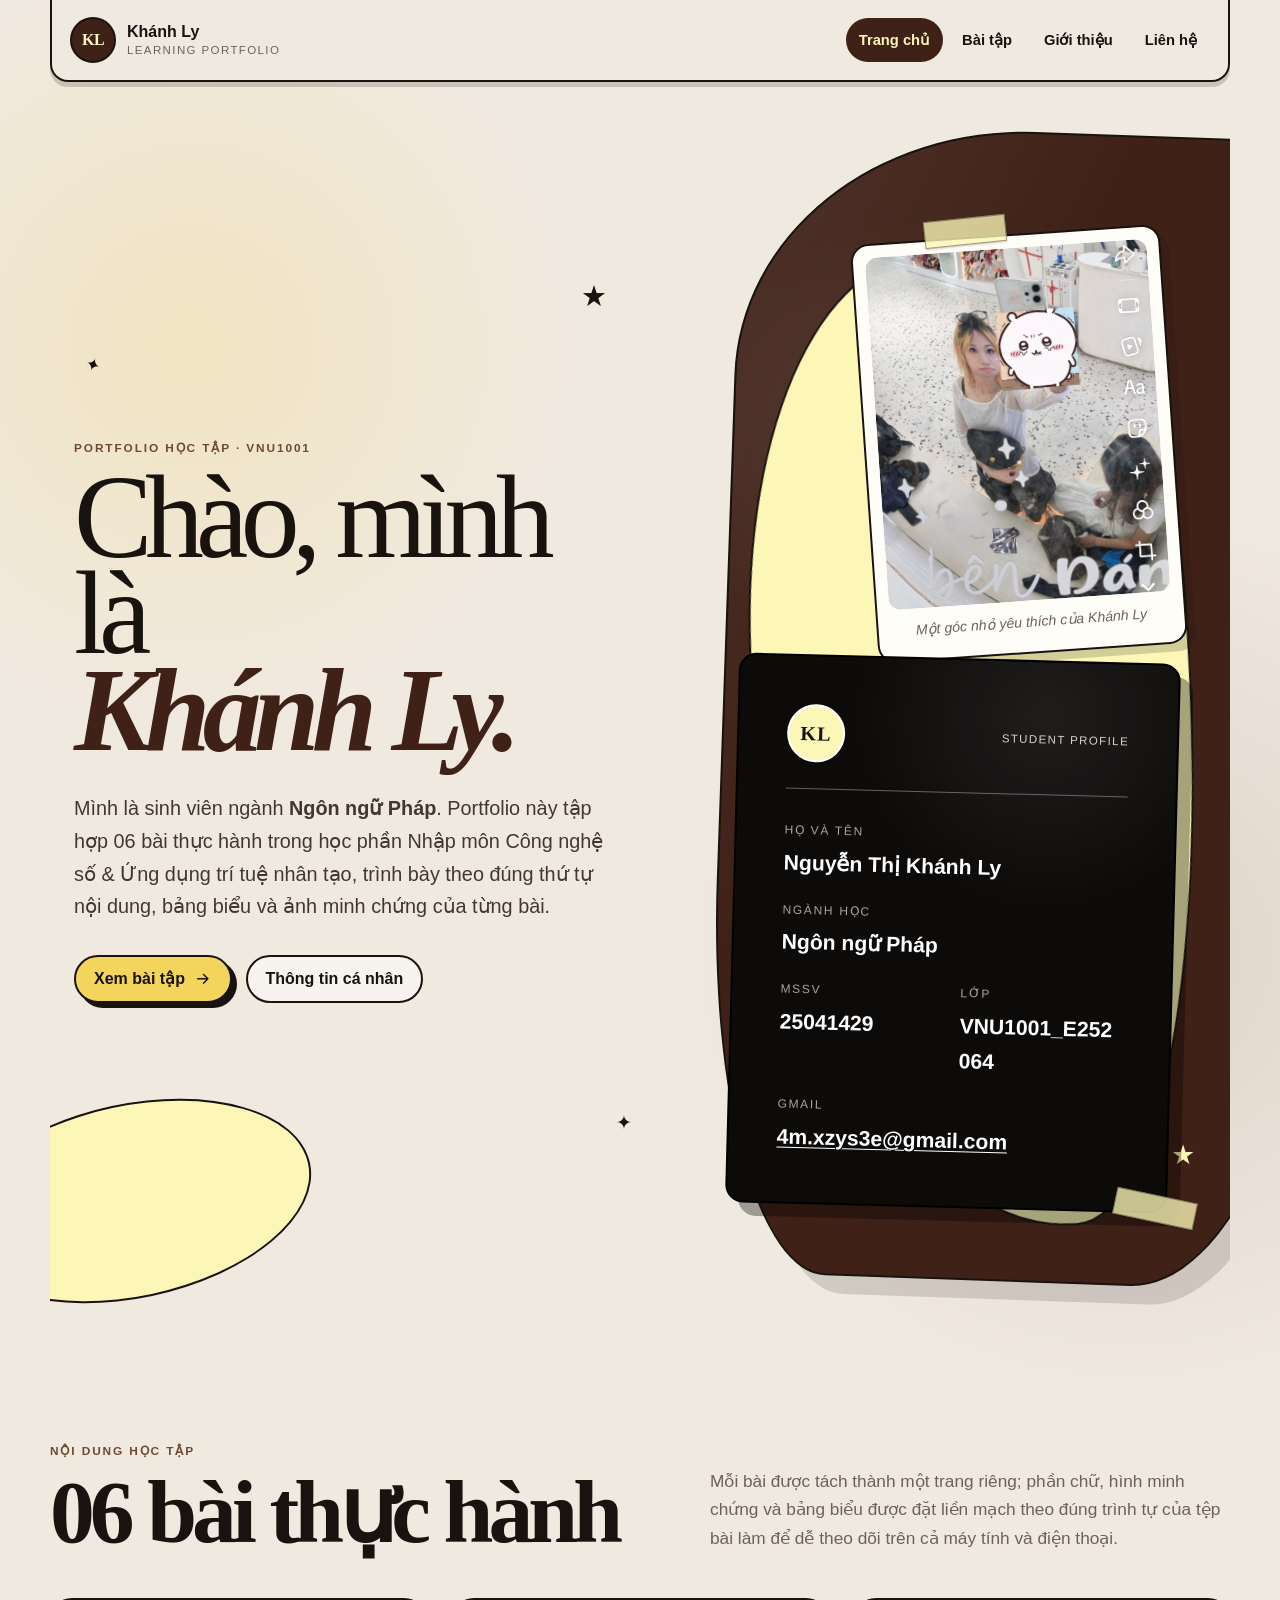
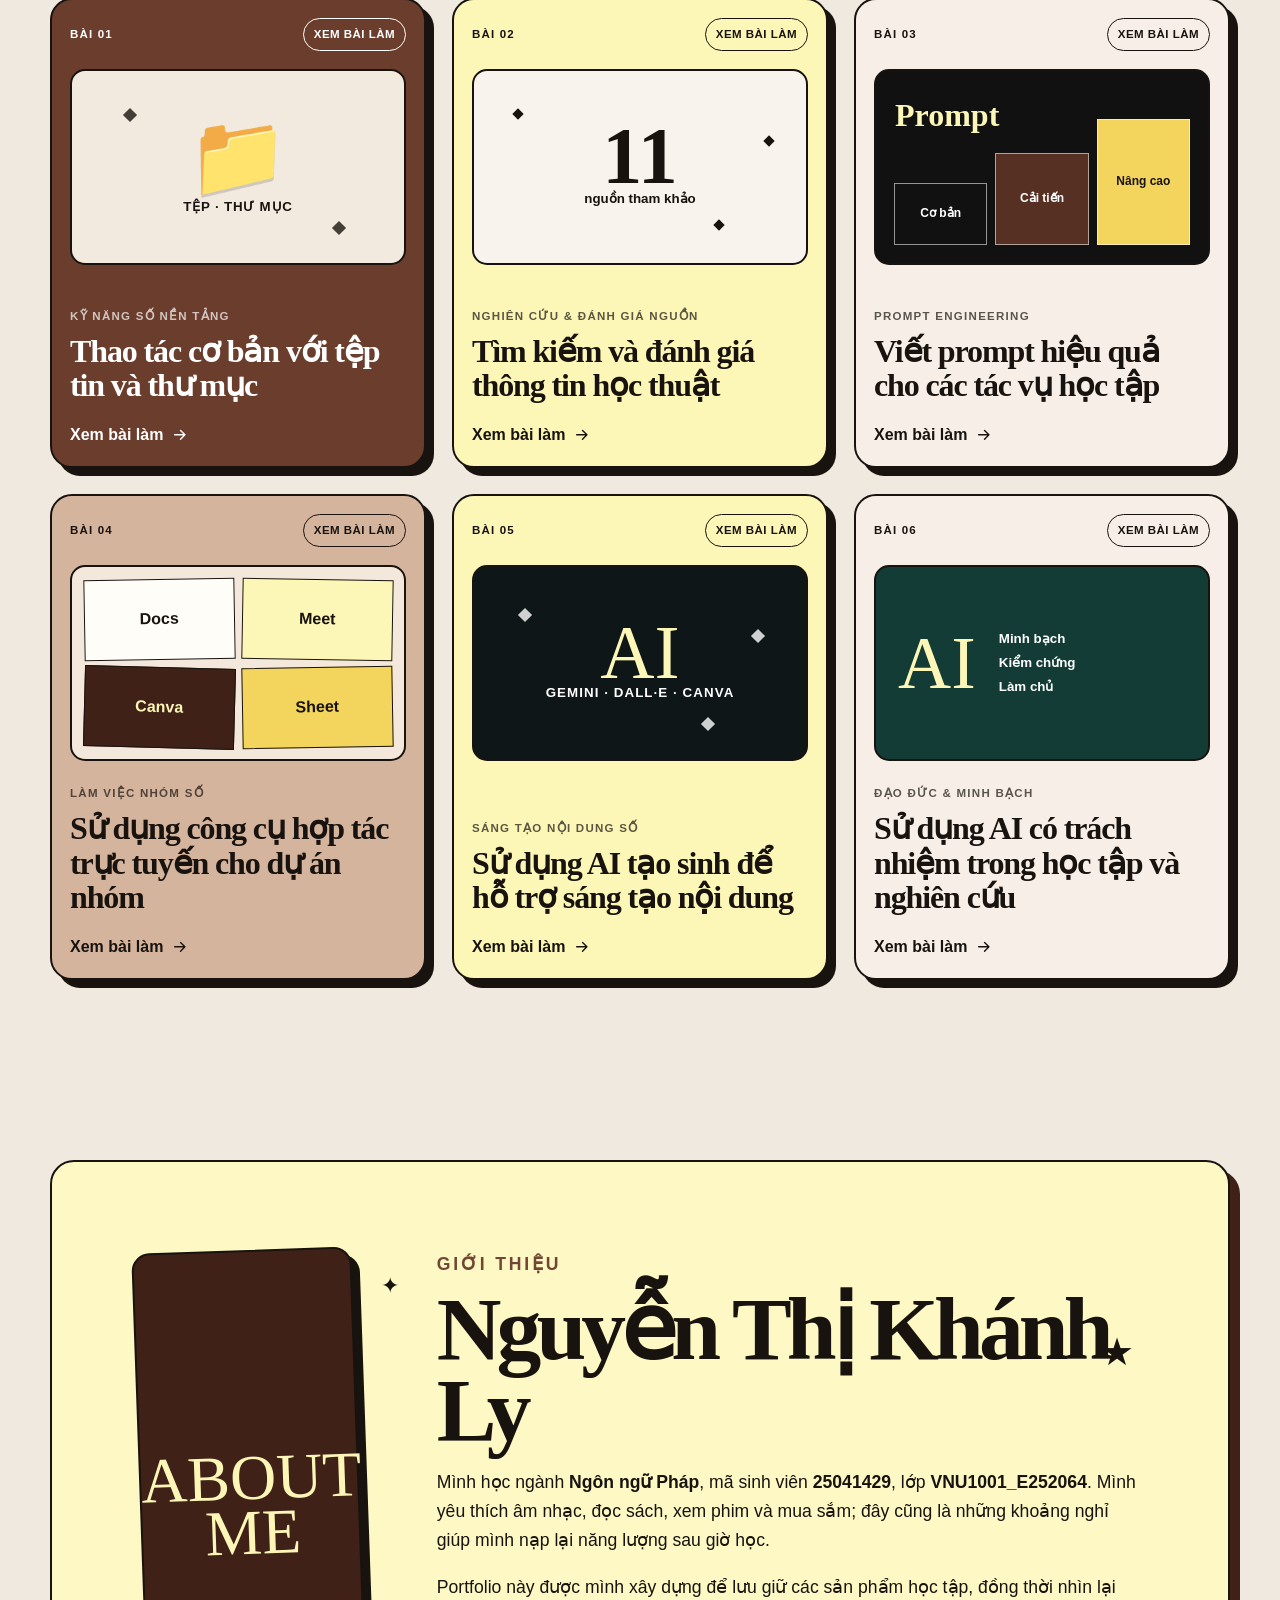
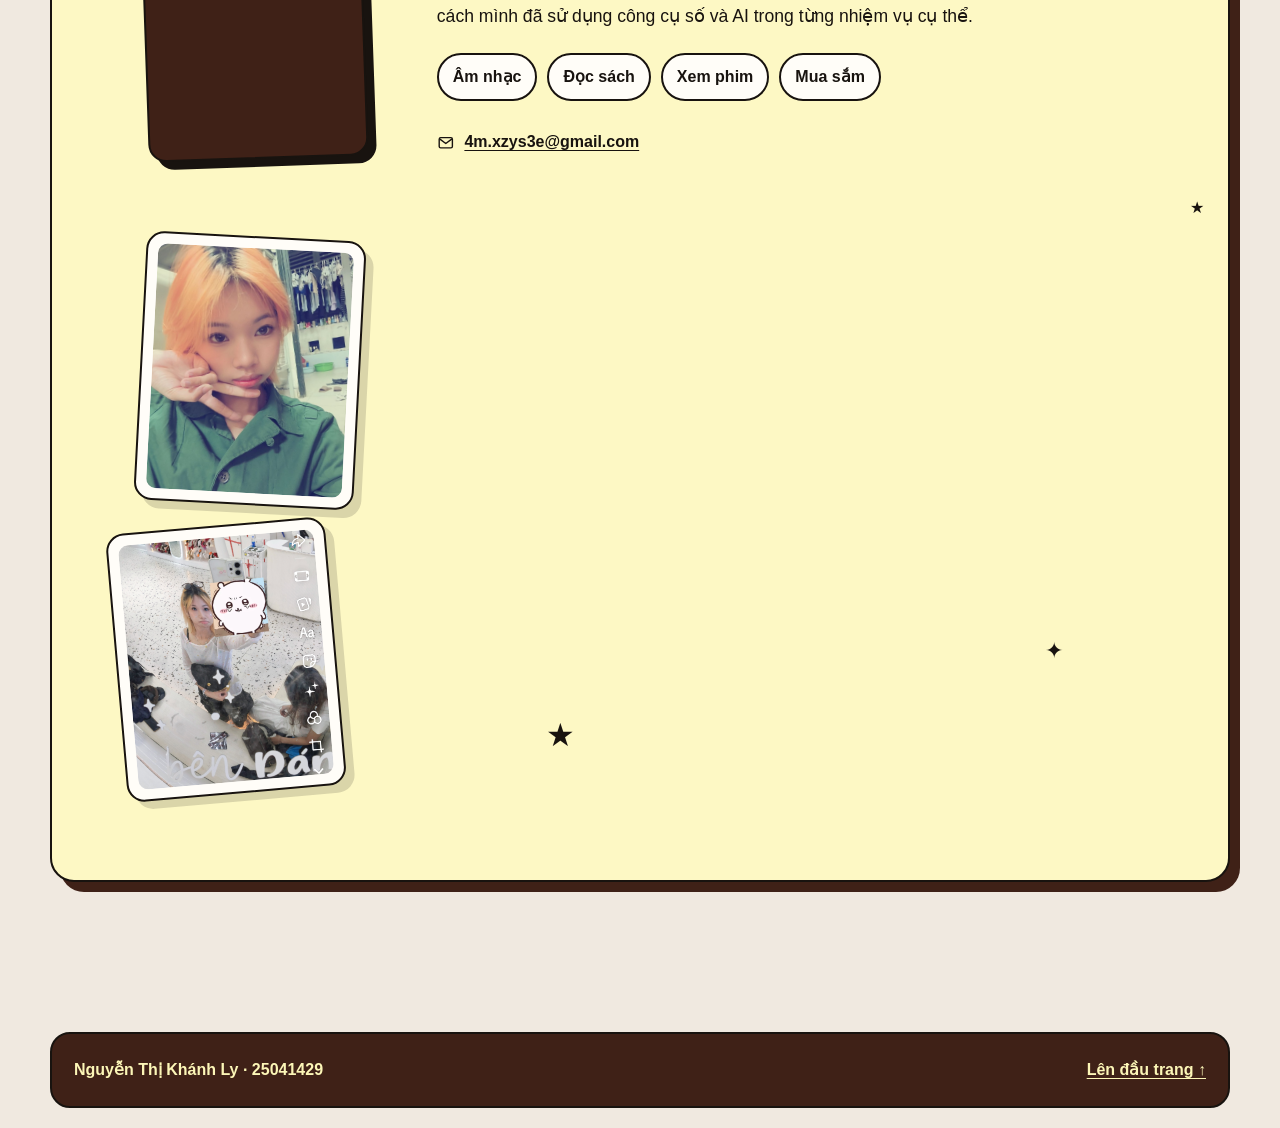
==== commit 03e6c7db: "Add miss ex and avatar" ====
--- a/index.html
+++ b/index.html
@@ -33,7 +33,7 @@
     <div class="hero-copy reveal">
       <p class="eyebrow">Portfolio học tập · VNU1001</p>
       <h1>Chào, mình là<br><em>Khánh Ly.</em></h1>
-      <p class="hero-lead">Mình là sinh viên ngành <strong>Ngôn ngữ Pháp</strong>. Portfolio này tập hợp các bài thực hành trong học phần Nhập môn Công nghệ số &amp; Ứng dụng trí tuệ nhân tạo.</p>
+      <p class="hero-lead">Mình là sinh viên ngành <strong>Ngôn ngữ Pháp</strong>. Portfolio này tập hợp 06 bài thực hành trong học phần Nhập môn Công nghệ số &amp; Ứng dụng trí tuệ nhân tạo, trình bày theo đúng thứ tự nội dung, bảng biểu và ảnh minh chứng của từng bài.</p>
       <div class="hero-actions">
         <a class="button button--primary" href="#assignments">Xem bài tập <svg viewBox="0 0 24 24" aria-hidden="true"><path d="M5 12h14M13 6l6 6-6 6"/></svg></a>
         <a class="button button--ghost" href="#about">Thông tin cá nhân</a>
@@ -41,6 +41,10 @@
     </div>
     <div class="profile-stage reveal" aria-label="Thông tin sinh viên">
       <div class="profile-glow" aria-hidden="true"></div>
+      <figure class="profile-photo-card">
+        <img src="assets/images/photo-mirror.jpg" alt="Ảnh cá nhân của Nguyễn Thị Khánh Ly">
+        <figcaption>Một góc nhỏ yêu thích của Khánh Ly</figcaption>
+      </figure>
       <article class="profile-card">
         <div class="profile-card__header"><span class="monogram">KL</span><span>Student profile</span></div>
         <dl>
@@ -57,19 +61,18 @@
   <section id="assignments" class="assignments-section section-shell">
     <div class="section-heading reveal">
       <div><p class="eyebrow">Nội dung học tập</p><h2>06 bài thực hành</h2></div>
-      <p>Mỗi bài được tách thành một trang riêng; nội dung, bảng và ảnh minh chứng được đặt đúng theo trình tự trong tệp bài làm.</p>
+      <p>Mỗi bài được tách thành một trang riêng; phần chữ, hình minh chứng và bảng biểu được đặt liền mạch theo đúng trình tự của tệp bài làm để dễ theo dõi trên cả máy tính và điện thoại.</p>
     </div>
     <div class="assignment-grid">
-<a class="assignment-card assignment-card--1 assignment-card--missing" href="bai-1.html" aria-label="Bài 1: Thao tác cơ bản với tệp tin và thư mục">
-  <div class="assignment-topline"><span>Bài 01</span><span class="assignment-status">Đang bổ sung</span></div>
-  <div class="card-visual card-visual--placeholder"><span>✦</span><i></i><i></i></div>
+<a class="assignment-card assignment-card--1" href="bai-1.html" aria-label="Bài 1: Thao tác cơ bản với tệp tin và thư mục">
+  <div class="assignment-topline"><span>Bài 01</span><span class="assignment-status">Xem bài làm</span></div>
+  <div class="card-visual card-visual--files"><span>📁</span><small>Tệp · Thư mục</small><i></i><i></i></div>
   <div class="assignment-copy">
     <p>Kỹ năng số nền tảng</p>
     <h3>Thao tác cơ bản với tệp tin và thư mục</h3>
-    <span class="assignment-link">Đang bổ sung <svg viewBox="0 0 24 24" aria-hidden="true"><path d="M5 12h14M13 6l6 6-6 6"/></svg></span>
+    <span class="assignment-link">Xem bài làm <svg viewBox="0 0 24 24" aria-hidden="true"><path d="M5 12h14M13 6l6 6-6 6"/></svg></span>
   </div>
 </a>
-
 
 <a class="assignment-card assignment-card--2" href="bai-2.html" aria-label="Bài 2: Tìm kiếm và đánh giá thông tin học thuật">
   <div class="assignment-topline"><span>Bài 02</span><span class="assignment-status">Xem bài làm</span></div>
@@ -81,7 +84,6 @@
   </div>
 </a>
 
-
 <a class="assignment-card assignment-card--3" href="bai-3.html" aria-label="Bài 3: Viết prompt hiệu quả cho các tác vụ học tập">
   <div class="assignment-topline"><span>Bài 03</span><span class="assignment-status">Xem bài làm</span></div>
   <div class="card-visual card-visual--prompt"><b>Prompt</b><span>Cơ bản</span><span>Cải tiến</span><span>Nâng cao</span></div>
@@ -91,7 +93,6 @@
     <span class="assignment-link">Xem bài làm <svg viewBox="0 0 24 24" aria-hidden="true"><path d="M5 12h14M13 6l6 6-6 6"/></svg></span>
   </div>
 </a>
-
 
 <a class="assignment-card assignment-card--4" href="bai-4.html" aria-label="Bài 4: Sử dụng công cụ hợp tác trực tuyến cho dự án nhóm">
   <div class="assignment-topline"><span>Bài 04</span><span class="assignment-status">Xem bài làm</span></div>
@@ -103,17 +104,15 @@
   </div>
 </a>
 
-
-<a class="assignment-card assignment-card--5 assignment-card--missing" href="bai-5.html" aria-label="Bài 5: Sử dụng AI tạo sinh để hỗ trợ sáng tạo nội dung">
-  <div class="assignment-topline"><span>Bài 05</span><span class="assignment-status">Đang bổ sung</span></div>
-  <div class="card-visual card-visual--placeholder"><span>✦</span><i></i><i></i></div>
+<a class="assignment-card assignment-card--5" href="bai-5.html" aria-label="Bài 5: Sử dụng AI tạo sinh để hỗ trợ sáng tạo nội dung">
+  <div class="assignment-topline"><span>Bài 05</span><span class="assignment-status">Xem bài làm</span></div>
+  <div class="card-visual card-visual--creative"><span>AI</span><small>Gemini · DALL·E · Canva</small><i></i><i></i><i></i></div>
   <div class="assignment-copy">
     <p>Sáng tạo nội dung số</p>
     <h3>Sử dụng AI tạo sinh để hỗ trợ sáng tạo nội dung</h3>
-    <span class="assignment-link">Đang bổ sung <svg viewBox="0 0 24 24" aria-hidden="true"><path d="M5 12h14M13 6l6 6-6 6"/></svg></span>
+    <span class="assignment-link">Xem bài làm <svg viewBox="0 0 24 24" aria-hidden="true"><path d="M5 12h14M13 6l6 6-6 6"/></svg></span>
   </div>
 </a>
-
 
 <a class="assignment-card assignment-card--6" href="bai-6.html" aria-label="Bài 6: Sử dụng AI có trách nhiệm trong học tập và nghiên cứu">
   <div class="assignment-topline"><span>Bài 06</span><span class="assignment-status">Xem bài làm</span></div>
@@ -134,10 +133,14 @@
       <div class="about-copy">
         <p class="eyebrow">Giới thiệu</p>
         <h2>Nguyễn Thị Khánh Ly</h2>
-        <p>Mình học ngành <strong>Ngôn ngữ Pháp</strong>, mã sinh viên <strong>25041429</strong>, lớp <strong>VNU1001_E252064</strong>.</p>
-        <p>Những sở thích được mình ghi lại:</p>
+        <p>Mình học ngành <strong>Ngôn ngữ Pháp</strong>, mã sinh viên <strong>25041429</strong>, lớp <strong>VNU1001_E252064</strong>. Mình yêu thích âm nhạc, đọc sách, xem phim và mua sắm; đây cũng là những khoảng nghỉ giúp mình nạp lại năng lượng sau giờ học.</p>
+        <p>Portfolio này được mình xây dựng để lưu giữ các sản phẩm học tập, đồng thời nhìn lại cách mình đã sử dụng công cụ số và AI trong từng nhiệm vụ cụ thể.</p>
         <ul class="hobby-list"><li>Âm nhạc</li><li>Đọc sách</li><li>Xem phim</li><li>Mua sắm</li></ul>
         <a class="mail-link" href="mailto:4m.xzys3e@gmail.com"><svg viewBox="0 0 24 24" aria-hidden="true"><rect x="3" y="5" width="18" height="14" rx="2"/><path d="m4 7 8 6 8-6"/></svg> 4m.xzys3e@gmail.com</a>
+      </div>
+      <div class="about-gallery">
+        <figure class="about-photo about-photo--portrait"><img src="assets/images/photo-portrait.jpg" alt="Ảnh chân dung Nguyễn Thị Khánh Ly"></figure>
+        <figure class="about-photo about-photo--mirror"><img src="assets/images/photo-mirror.jpg" alt="Ảnh cá nhân khác của Nguyễn Thị Khánh Ly"></figure>
       </div>
       <div class="about-stars" aria-hidden="true"><span>★</span><span>✦</span><span>★</span><span>✦</span><span>★</span></div>
     </div>
@@ -145,4 +148,4 @@
 </main>
 <footer class="site-footer"><span>Nguyễn Thị Khánh Ly · 25041429</span><a href="#home">Lên đầu trang ↑</a></footer>
 <script src="assets/script.js"></script>
-</body></html>+</body></html>
--- a/assets/styles.css
+++ b/assets/styles.css
@@ -582,3 +582,31 @@
   .scaffold-intro > span { width: 68px; height: 68px; font-size: 2rem; }
   .scaffold-image-grid { grid-template-columns: 1fr; }
 }
+
+
+/* Added personal photo treatment + extra assignment visuals */
+.profile-stage { display: grid; gap: 22px; }
+.profile-photo-card { position: relative; z-index: 2; margin: 0 0 -18px auto; width: min(76%, 310px); padding: 12px 12px 18px; background: var(--paper); border: 2px solid var(--ink); border-radius: 18px; box-shadow: 8px 8px 0 rgba(24,19,15,.18); transform: rotate(-4deg); }
+.profile-photo-card img { width: 100%; aspect-ratio: 4 / 5; object-fit: cover; border-radius: 12px; display: block; }
+.profile-photo-card figcaption { margin-top: 10px; text-align: center; font-size: .88rem; font-style: italic; color: var(--muted); }
+.about-gallery { position: relative; z-index: 2; display: grid; gap: 18px; justify-items: end; }
+.about-photo { margin: 0; padding: 10px; background: var(--paper); border: 2px solid var(--ink); border-radius: 18px; box-shadow: 8px 8px 0 rgba(24,19,15,.15); }
+.about-photo img { display: block; border-radius: 10px; object-fit: cover; }
+.about-photo--portrait { width: min(100%, 260px); transform: rotate(3deg); }
+.about-photo--portrait img { width: 100%; aspect-ratio: 4 / 5; }
+.about-photo--mirror { width: min(100%, 220px); transform: rotate(-5deg) translateX(-24px); }
+.about-photo--mirror img { width: 100%; aspect-ratio: 4 / 5; }
+.card-visual--files { display: grid; place-content: center; text-align: center; background: #f3eadf; color: var(--ink); }
+.card-visual--files span { font-size: 5rem; line-height: 1; filter: drop-shadow(0 3px 0 rgba(0,0,0,.15)); }
+.card-visual--files small { font-weight: 850; letter-spacing: .06em; text-transform: uppercase; }
+.card-visual--files i, .card-visual--creative i { position: absolute; width: 10px; height: 10px; background: currentColor; transform: rotate(45deg); opacity: .8; }
+.card-visual--files i:nth-of-type(1) { left: 16%; top: 20%; }
+.card-visual--files i:nth-of-type(2) { right: 18%; bottom: 16%; }
+.card-visual--creative { display: grid; place-content: center; text-align: center; background: #0f1618; color: #fff; }
+.card-visual--creative span { font-family: Georgia, serif; font-size: 4.7rem; line-height: .8; color: var(--butter); }
+.card-visual--creative small { max-width: 190px; font-weight: 800; line-height: 1.5; text-transform: uppercase; letter-spacing: .08em; }
+.card-visual--creative i:nth-of-type(1) { left: 14%; top: 22%; }
+.card-visual--creative i:nth-of-type(2) { right: 13%; top: 33%; }
+.card-visual--creative i:nth-of-type(3) { right: 28%; bottom: 16%; }
+@media (max-width: 820px) { .about-gallery { justify-items: start; grid-template-columns: 1fr 1fr; } .about-photo--mirror { transform: rotate(-4deg); } }
+@media (max-width: 620px) { .profile-photo-card { width: min(92%, 290px); margin: 0 auto -10px; } .about-gallery { grid-template-columns: 1fr; } .about-photo--mirror, .about-photo--portrait { width: min(100%, 250px); transform: none; } }
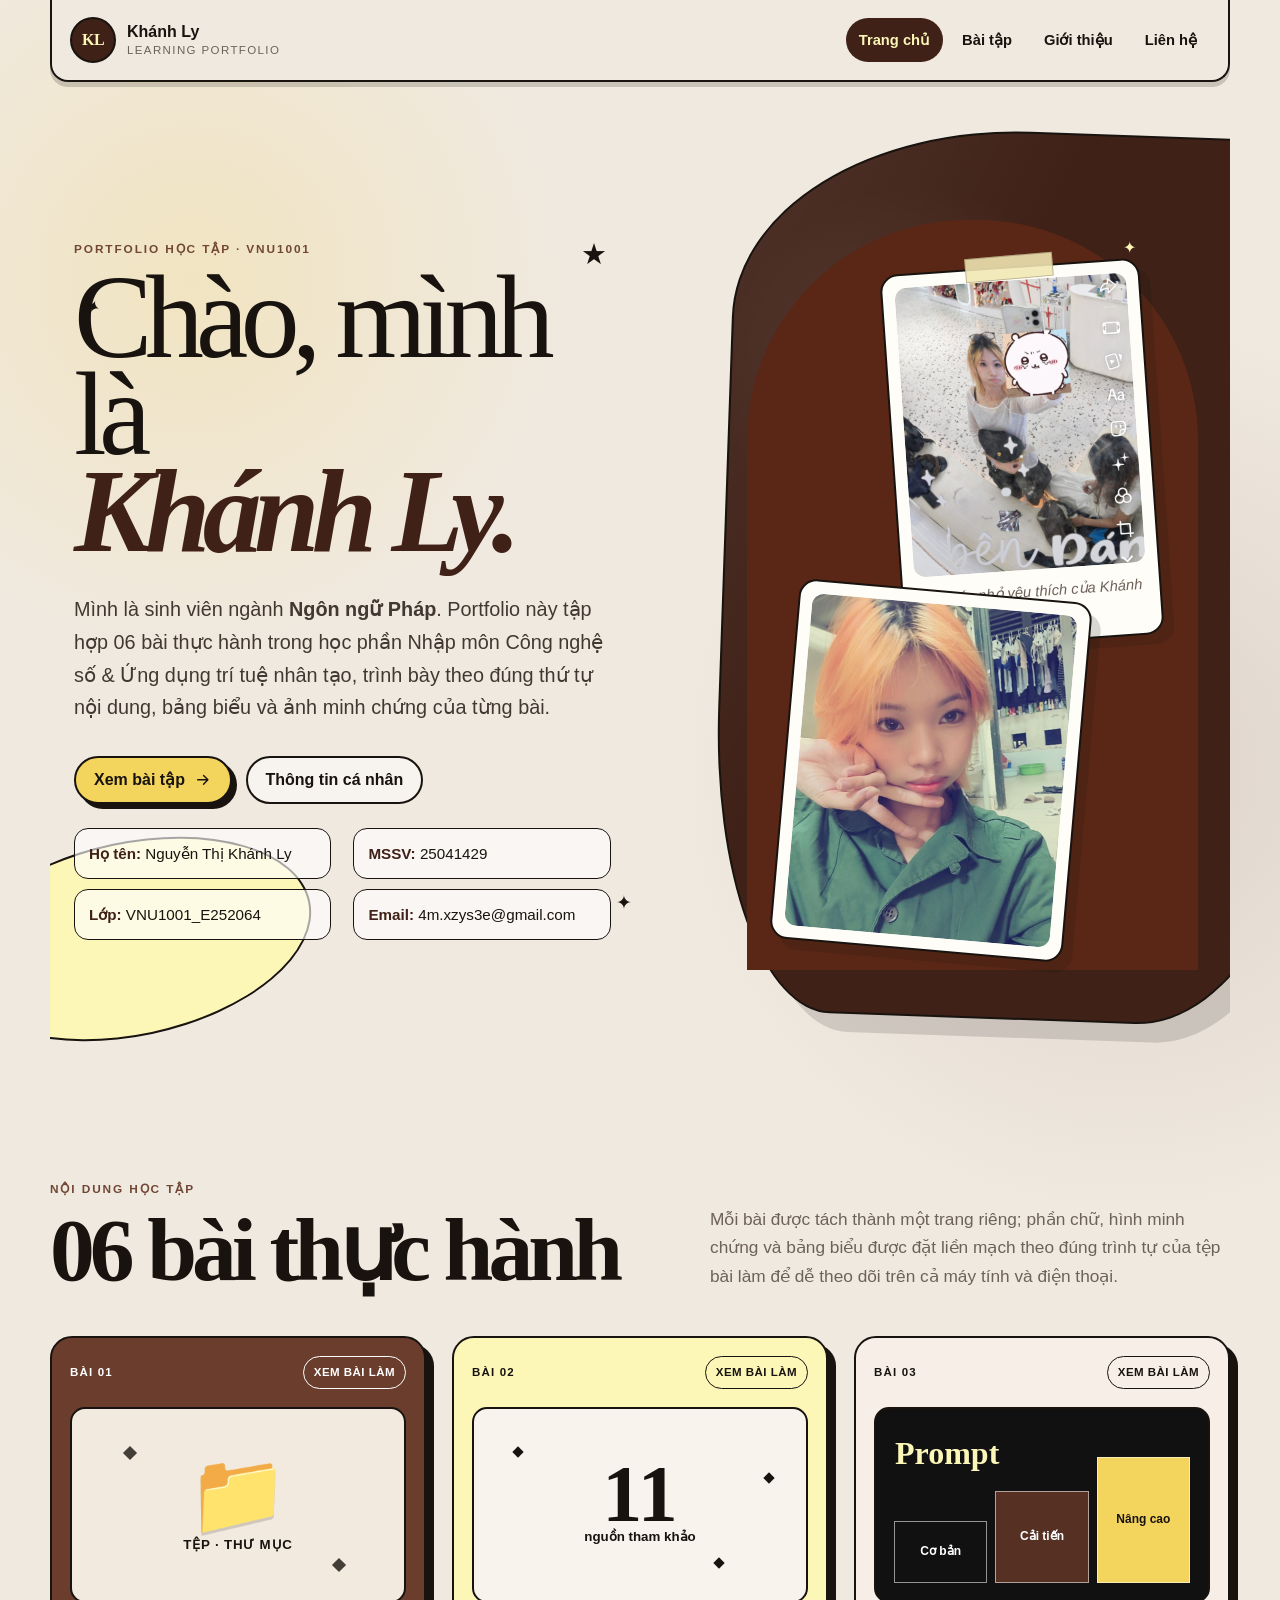
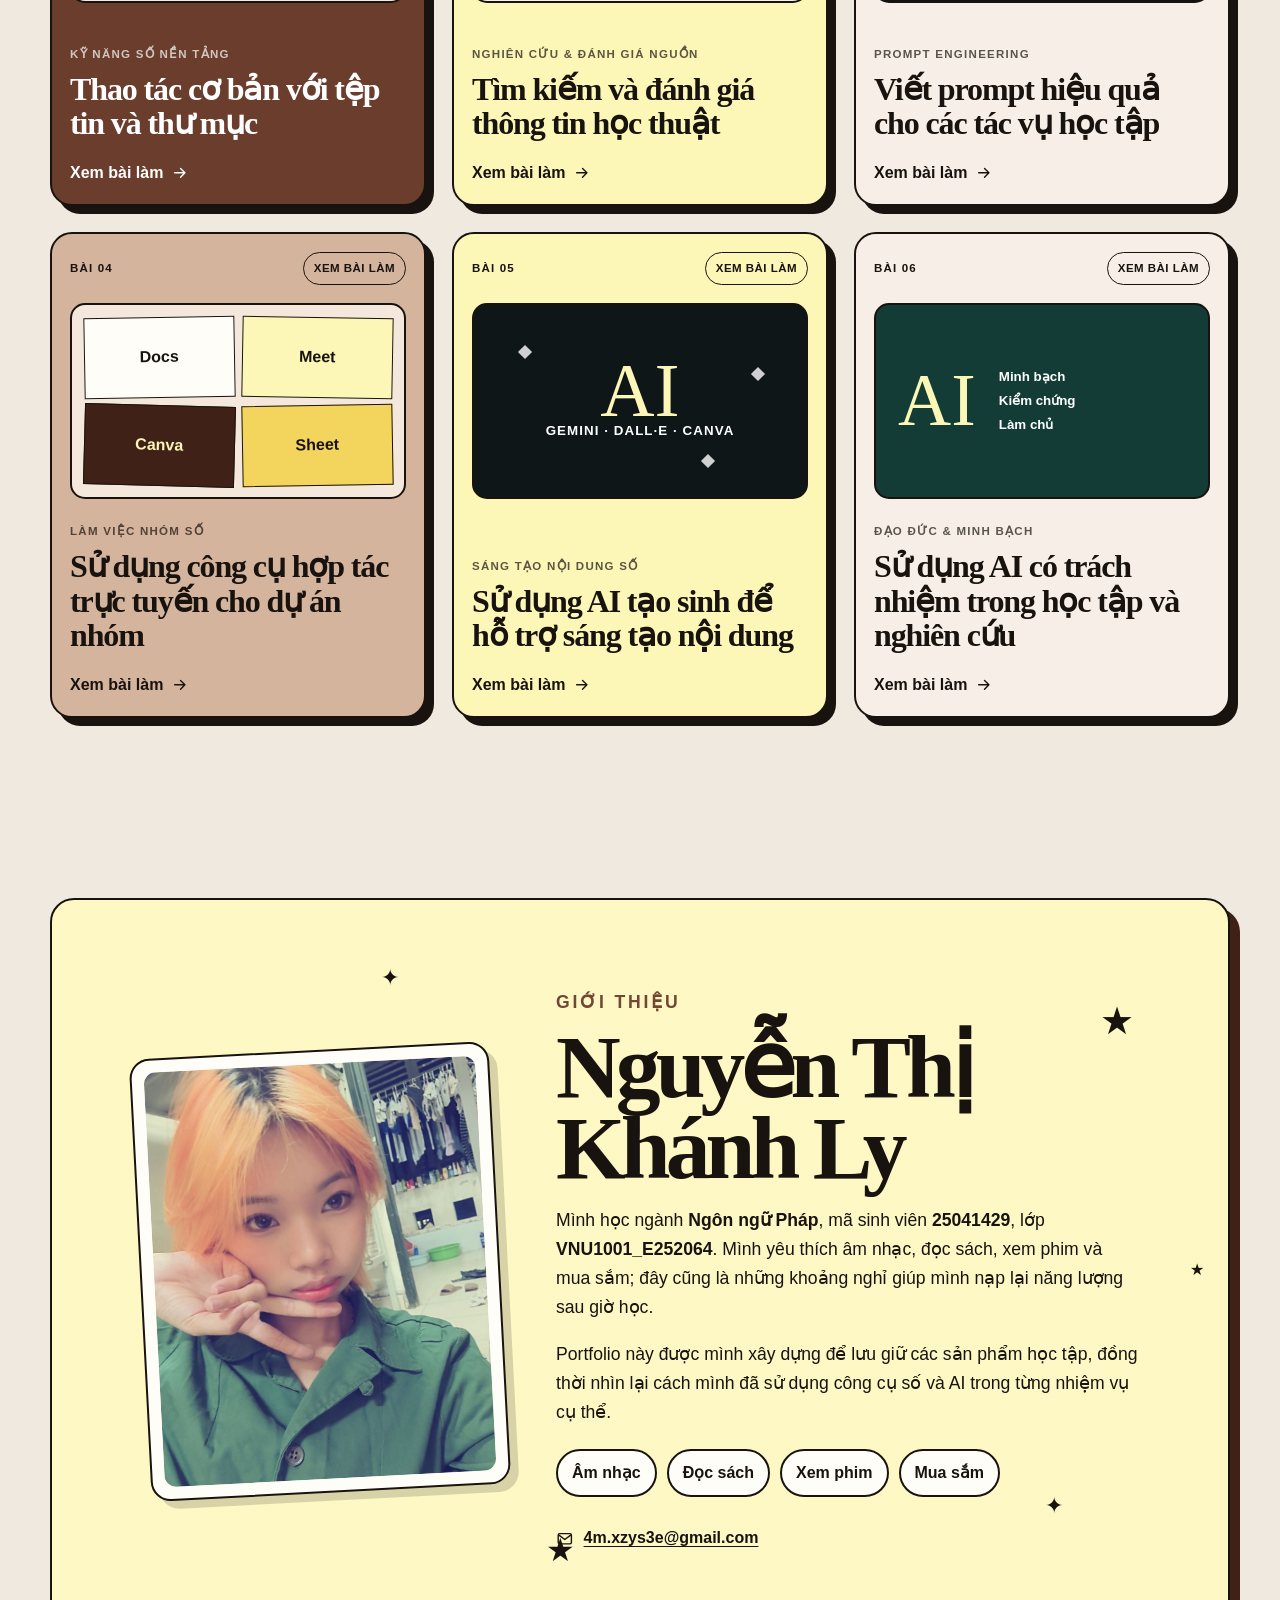
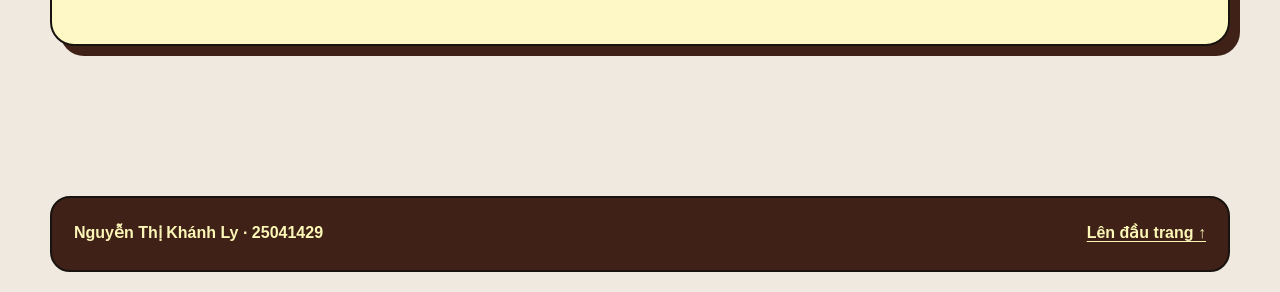
==== commit 1bcdc97f: "Remove object" ====
--- a/index.html
+++ b/index.html
@@ -38,23 +38,23 @@
         <a class="button button--primary" href="#assignments">Xem bài tập <svg viewBox="0 0 24 24" aria-hidden="true"><path d="M5 12h14M13 6l6 6-6 6"/></svg></a>
         <a class="button button--ghost" href="#about">Thông tin cá nhân</a>
       </div>
+      <ul class="hero-facts reveal">
+        <li><strong>Họ tên:</strong> Nguyễn Thị Khánh Ly</li>
+        <li><strong>MSSV:</strong> 25041429</li>
+        <li><strong>Lớp:</strong> VNU1001_E252064</li>
+        <li><strong>Email:</strong> 4m.xzys3e@gmail.com</li>
+      </ul>
     </div>
-    <div class="profile-stage reveal" aria-label="Thông tin sinh viên">
-      <div class="profile-glow" aria-hidden="true"></div>
-      <figure class="profile-photo-card">
+
+    <div class="profile-stage reveal" aria-label="Ảnh cá nhân của Nguyễn Thị Khánh Ly">
+      <div class="profile-stage__bg" aria-hidden="true"></div>
+      <figure class="hero-photo hero-photo--one">
         <img src="assets/images/photo-mirror.jpg" alt="Ảnh cá nhân của Nguyễn Thị Khánh Ly">
         <figcaption>Một góc nhỏ yêu thích của Khánh Ly</figcaption>
       </figure>
-      <article class="profile-card">
-        <div class="profile-card__header"><span class="monogram">KL</span><span>Student profile</span></div>
-        <dl>
-          <div><dt>Họ và tên</dt><dd>Nguyễn Thị Khánh Ly</dd></div>
-          <div><dt>Ngành học</dt><dd>Ngôn ngữ Pháp</dd></div>
-          <div class="profile-pair"><span><dt>MSSV</dt><dd>25041429</dd></span><span><dt>Lớp</dt><dd>VNU1001_E252064</dd></span></div>
-          <div><dt>Gmail</dt><dd><a href="mailto:4m.xzys3e@gmail.com">4m.xzys3e@gmail.com</a></dd></div>
-        </dl>
-      </article>
-      <span class="tape tape--one" aria-hidden="true"></span><span class="tape tape--two" aria-hidden="true"></span>
+      <figure class="hero-photo hero-photo--two">
+        <img src="assets/images/photo-portrait.jpg" alt="Ảnh chân dung Nguyễn Thị Khánh Ly">
+      </figure>
     </div>
   </section>
 
@@ -129,7 +129,9 @@
 
   <section id="about" class="about-section section-shell">
     <div class="about-paper reveal">
-      <div class="about-index">ABOUT<br>ME</div>
+      <figure class="about-feature-photo">
+        <img src="assets/images/photo-portrait.jpg" alt="Ảnh cá nhân của Nguyễn Thị Khánh Ly">
+      </figure>
       <div class="about-copy">
         <p class="eyebrow">Giới thiệu</p>
         <h2>Nguyễn Thị Khánh Ly</h2>
@@ -138,10 +140,6 @@
         <ul class="hobby-list"><li>Âm nhạc</li><li>Đọc sách</li><li>Xem phim</li><li>Mua sắm</li></ul>
         <a class="mail-link" href="mailto:4m.xzys3e@gmail.com"><svg viewBox="0 0 24 24" aria-hidden="true"><rect x="3" y="5" width="18" height="14" rx="2"/><path d="m4 7 8 6 8-6"/></svg> 4m.xzys3e@gmail.com</a>
       </div>
-      <div class="about-gallery">
-        <figure class="about-photo about-photo--portrait"><img src="assets/images/photo-portrait.jpg" alt="Ảnh chân dung Nguyễn Thị Khánh Ly"></figure>
-        <figure class="about-photo about-photo--mirror"><img src="assets/images/photo-mirror.jpg" alt="Ảnh cá nhân khác của Nguyễn Thị Khánh Ly"></figure>
-      </div>
       <div class="about-stars" aria-hidden="true"><span>★</span><span>✦</span><span>★</span><span>✦</span><span>★</span></div>
     </div>
   </section>
--- a/assets/styles.css
+++ b/assets/styles.css
@@ -610,3 +610,44 @@
 .card-visual--creative i:nth-of-type(3) { right: 28%; bottom: 16%; }
 @media (max-width: 820px) { .about-gallery { justify-items: start; grid-template-columns: 1fr 1fr; } .about-photo--mirror { transform: rotate(-4deg); } }
 @media (max-width: 620px) { .profile-photo-card { width: min(92%, 290px); margin: 0 auto -10px; } .about-gallery { grid-template-columns: 1fr; } .about-photo--mirror, .about-photo--portrait { width: min(100%, 250px); transform: none; } }
+
+
+/* V2 layout adjustment based on feedback */
+.hero-facts { display: grid; grid-template-columns: 1fr 1fr; gap: 10px 22px; margin: 24px 0 0; padding: 0; list-style: none; max-width: 680px; }
+.hero-facts li { padding: 12px 14px; background: rgba(255,255,255,.62); border: 1.5px solid var(--ink); border-radius: 14px; font-size: .95rem; }
+.hero-facts strong { color: var(--brown-900); }
+.profile-stage { position: relative; min-height: 760px; display: block; padding: 0; }
+.profile-stage__bg { position: absolute; inset: 10px 0 0 8%; background: #5a2716; border-radius: 220px 220px 0 0; }
+.hero-photo { position: absolute; margin: 0; padding: 12px; background: var(--paper); border: 2px solid var(--ink); border-radius: 18px; box-shadow: 10px 10px 0 rgba(24,19,15,.16); z-index: 2; }
+.hero-photo img { width: 100%; display: block; object-fit: cover; border-radius: 12px; }
+.hero-photo--one { width: min(56%, 260px); top: 56px; right: 46px; transform: rotate(-4deg); }
+.hero-photo--one img { aspect-ratio: 4 / 5; }
+.hero-photo--one::before { content: ''; position: absolute; top: -13px; left: 50%; transform: translateX(-50%) rotate(-1deg); width: 86px; height: 22px; background: rgba(242,232,180,.88); border: 1px solid rgba(24,19,15,.24); }
+.hero-photo--one figcaption { margin-top: 10px; text-align: center; color: var(--muted); font-style: italic; font-size: .92rem; }
+.hero-photo--two { width: min(60%, 300px); right: 120px; bottom: 20px; transform: rotate(5deg); }
+.hero-photo--two img { aspect-ratio: 4 / 5; }
+.profile-glow, .profile-photo-card, .profile-card, .about-index, .about-gallery, .about-photo { display: none !important; }
+.about-paper { min-height: auto; grid-template-columns: minmax(260px, 360px) minmax(0, 1fr); gap: clamp(26px, 5vw, 56px); align-items: center; }
+.about-feature-photo { position: relative; z-index: 2; margin: 0; padding: 12px; background: var(--paper); border: 2px solid var(--ink); border-radius: 20px; box-shadow: 8px 8px 0 rgba(24,19,15,.16); transform: rotate(-3deg); }
+.about-feature-photo img { display: block; width: 100%; aspect-ratio: 4 / 5; object-fit: cover; border-radius: 12px; }
+@media (max-width: 1040px) {
+  .hero-facts { grid-template-columns: 1fr; max-width: 520px; }
+  .profile-stage { min-height: 640px; }
+  .hero-photo--two { right: 40px; }
+}
+@media (max-width: 820px) {
+  .profile-stage { min-height: 530px; margin-top: 22px; }
+  .profile-stage__bg { inset: 0 0 0 20%; border-radius: 180px 180px 0 0; }
+  .hero-photo--one { width: min(58%, 240px); top: 34px; right: 26px; }
+  .hero-photo--two { width: min(58%, 250px); right: 26px; bottom: 6px; }
+  .about-paper { grid-template-columns: 1fr; }
+  .about-feature-photo { width: min(100%, 280px); margin: 0 auto; transform: none; }
+}
+@media (max-width: 620px) {
+  .hero-facts { gap: 8px; }
+  .hero-facts li { font-size: .9rem; }
+  .profile-stage { min-height: 470px; }
+  .profile-stage__bg { inset: 0 0 0 18%; }
+  .hero-photo--one { width: min(64%, 210px); right: 10px; }
+  .hero-photo--two { width: min(62%, 210px); right: 56px; bottom: 8px; }
+}
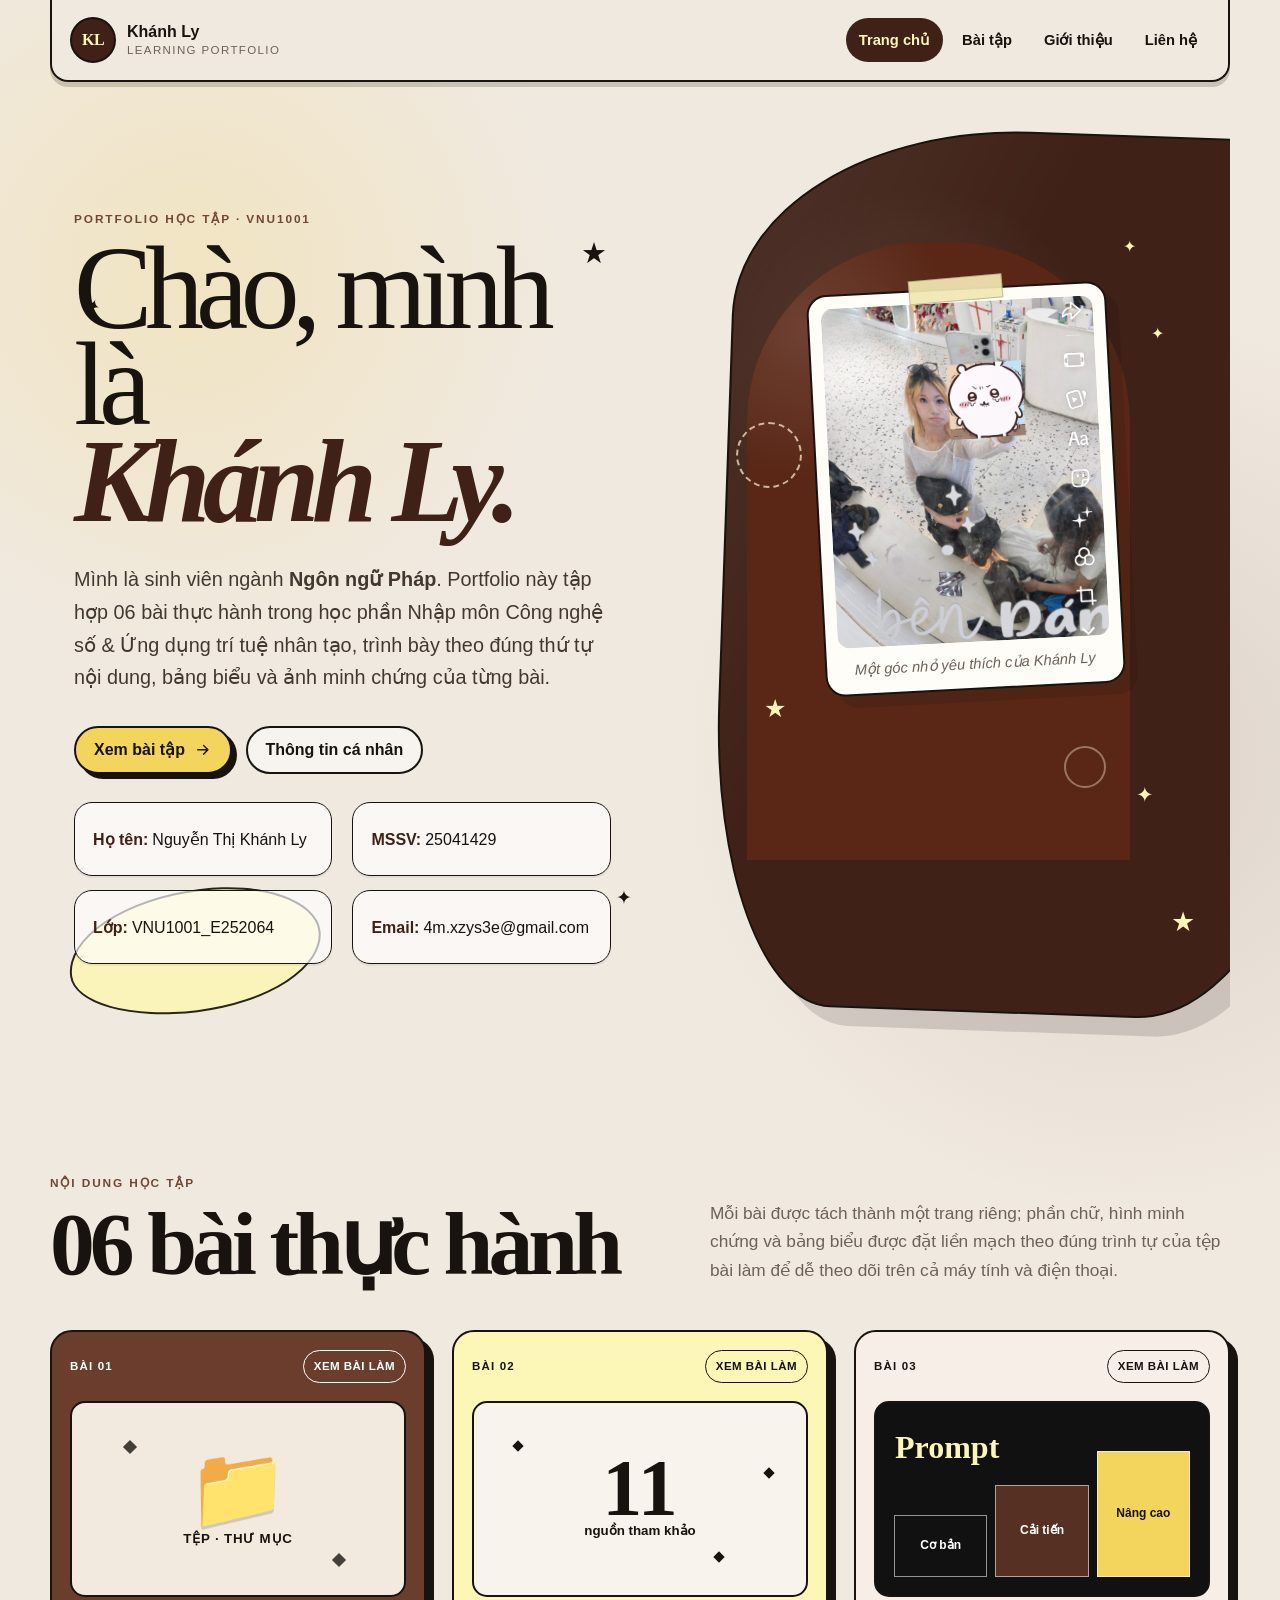
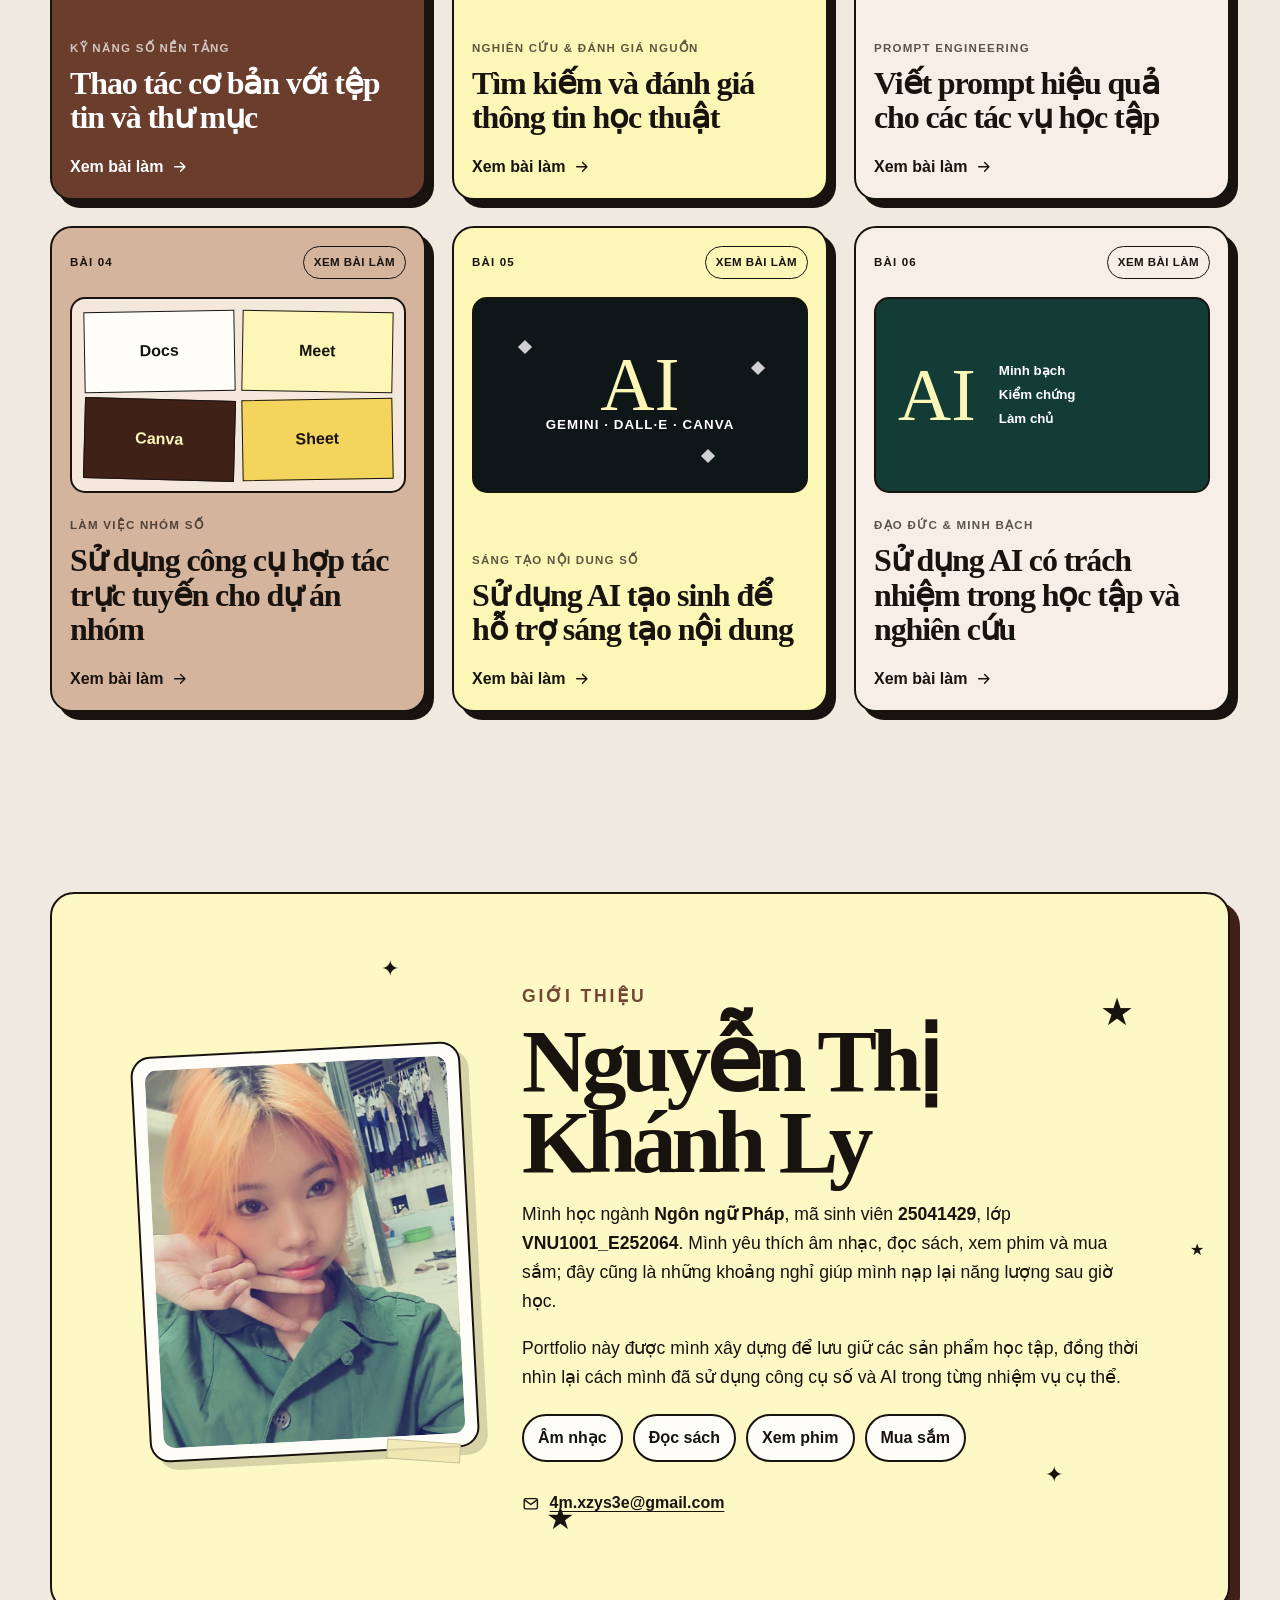
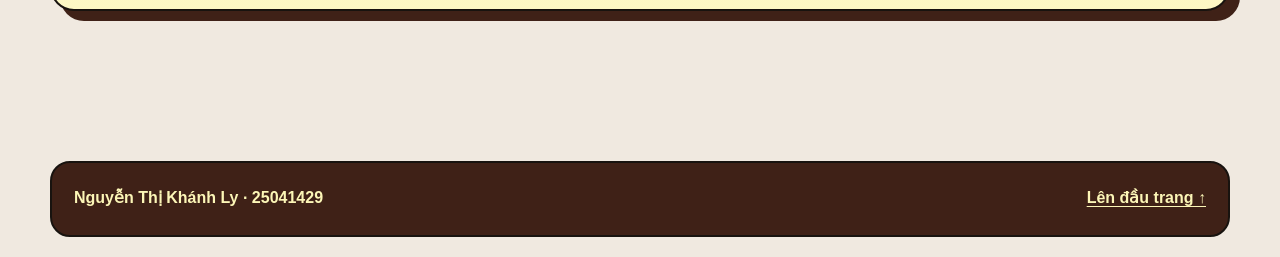
==== commit ccd8c6d0: "Relocate object" ====
--- a/index.html
+++ b/index.html
@@ -48,13 +48,17 @@
 
     <div class="profile-stage reveal" aria-label="Ảnh cá nhân của Nguyễn Thị Khánh Ly">
       <div class="profile-stage__bg" aria-hidden="true"></div>
-      <figure class="hero-photo hero-photo--one">
+      <figure class="hero-photo hero-photo--main">
         <img src="assets/images/photo-mirror.jpg" alt="Ảnh cá nhân của Nguyễn Thị Khánh Ly">
         <figcaption>Một góc nhỏ yêu thích của Khánh Ly</figcaption>
       </figure>
-      <figure class="hero-photo hero-photo--two">
-        <img src="assets/images/photo-portrait.jpg" alt="Ảnh chân dung Nguyễn Thị Khánh Ly">
-      </figure>
+      <div class="hero-decor" aria-hidden="true">
+        <span class="spark spark--1">✦</span>
+        <span class="spark spark--2">★</span>
+        <span class="spark spark--3">✦</span>
+        <span class="ring ring--1"></span>
+        <span class="ring ring--2"></span>
+      </div>
     </div>
   </section>
 
--- a/assets/styles.css
+++ b/assets/styles.css
@@ -651,3 +651,74 @@
   .hero-photo--one { width: min(64%, 210px); right: 10px; }
   .hero-photo--two { width: min(62%, 210px); right: 56px; bottom: 8px; }
 }
+
+
+/* V3 refinement: one hero photo, aligned facts, smaller brown block, extra decor */
+.hero { align-items: start; }
+.hero-facts { display: grid; grid-template-columns: repeat(2, minmax(240px, 1fr)); gap: 14px 20px; margin: 28px 0 0; padding: 0; list-style: none; max-width: 700px; }
+.hero-facts li { min-height: 74px; display: flex; align-items: center; padding: 14px 18px; background: rgba(255,255,255,.66); border: 1.6px solid var(--ink); border-radius: 18px; box-shadow: 0 2px 0 rgba(24,19,15,.06); font-size: 1rem; line-height: 1.45; }
+.hero-facts strong { color: var(--brown-900); margin-right: 4px; }
+.profile-stage { position: relative; min-height: 650px; display: block; padding: 0; }
+.profile-stage__bg { position: absolute; top: 32px; right: 28px; bottom: 0; width: min(78%, 470px); background: radial-gradient(circle at 15% 14%, rgba(255,255,255,.12), transparent 24%), #5a2716; border-radius: 180px 180px 0 0; }
+.hero-photo { position: absolute; margin: 0; padding: 12px; background: var(--paper); border: 2px solid var(--ink); border-radius: 20px; box-shadow: 12px 12px 0 rgba(24,19,15,.14); z-index: 2; }
+.hero-photo img { width: 100%; display: block; object-fit: cover; border-radius: 12px; aspect-ratio: 4 / 5; }
+.hero-photo--main { width: min(68%, 300px); top: 78px; right: 82px; transform: rotate(-3deg); }
+.hero-photo--main::before { content: ''; position: absolute; top: -13px; left: 50%; transform: translateX(-50%) rotate(-2deg); width: 92px; height: 22px; background: rgba(242,232,180,.92); border: 1px solid rgba(24,19,15,.22); }
+.hero-photo--main figcaption { margin-top: 10px; text-align: center; color: var(--muted); font-style: italic; font-size: .92rem; }
+.hero-decor .spark, .hero-decor .ring { position: absolute; z-index: 1; }
+.hero-decor .spark { color: var(--butter); line-height: 1; }
+.spark--1 { top: 116px; right: 34px; font-size: 1rem; }
+.spark--2 { bottom: 138px; left: 56px; font-size: 1.55rem; color: var(--ink); }
+.spark--3 { bottom: 54px; right: 44px; font-size: 1.3rem; }
+.ring { border: 2px dashed rgba(246,234,195,.75); border-radius: 999px; }
+.ring--1 { top: 212px; left: 28px; width: 66px; height: 66px; }
+.ring--2 { bottom: 72px; right: 92px; width: 42px; height: 42px; border-style: solid; opacity: .55; }
+.profile-glow, .profile-photo-card, .profile-card, .about-index, .about-gallery, .about-photo, .hero-photo--one, .hero-photo--two { display: none !important; }
+.about-paper { min-height: auto; grid-template-columns: minmax(260px, 330px) minmax(0, 1fr); gap: clamp(24px, 5vw, 52px); align-items: center; }
+.about-feature-photo { position: relative; z-index: 2; margin: 0; padding: 12px; background: var(--paper); border: 2px solid var(--ink); border-radius: 20px; box-shadow: 8px 8px 0 rgba(24,19,15,.16); transform: rotate(-3deg); }
+.about-feature-photo::after { content: ''; position: absolute; bottom: -14px; right: 18px; width: 72px; height: 18px; background: rgba(242,232,180,.9); border: 1px solid rgba(24,19,15,.2); transform: rotate(7deg); }
+.about-feature-photo img { display: block; width: 100%; aspect-ratio: 4 / 5; object-fit: cover; border-radius: 12px; }
+@media (max-width: 1040px) {
+  .hero-facts { grid-template-columns: 1fr 1fr; max-width: 100%; }
+  .profile-stage { min-height: 560px; }
+  .profile-stage__bg { width: min(74%, 400px); right: 8px; }
+  .hero-photo--main { right: 40px; width: min(66%, 270px); }
+}
+@media (max-width: 820px) {
+  .hero-facts { grid-template-columns: 1fr; }
+  .profile-stage { min-height: 480px; margin-top: 18px; }
+  .profile-stage__bg { top: 18px; right: 0; width: min(72%, 320px); border-radius: 140px 140px 0 0; }
+  .hero-photo--main { top: 48px; right: 26px; width: min(62%, 235px); }
+  .ring--1 { left: 8px; }
+  .about-paper { grid-template-columns: 1fr; }
+  .about-feature-photo { width: min(100%, 280px); margin: 0 auto; transform: none; }
+}
+@media (max-width: 620px) {
+  .hero-facts li { min-height: 0; font-size: .95rem; }
+  .profile-stage { min-height: 420px; }
+  .profile-stage__bg { width: min(72%, 260px); }
+  .hero-photo--main { width: min(62%, 210px); right: 14px; }
+}
+
+
+/* V4 fixes: functional image zoom and properly aligned yellow oval */
+.hero::after {
+  width: 250px;
+  height: 118px;
+  left: 18px;
+  bottom: 52px;
+  border-radius: 55% 45% 52% 48% / 58% 46% 54% 42%;
+  transform: rotate(-7deg);
+  opacity: .92;
+}
+.media-button { touch-action: manipulation; }
+.media-button .media-zoom { pointer-events: none; }
+@media (max-width: 1040px) {
+  .hero::after { left: -18px; bottom: 38px; width: 230px; height: 108px; }
+}
+@media (max-width: 820px) {
+  .hero::after { left: -54px; bottom: 22px; width: 210px; height: 100px; opacity: .78; }
+}
+@media (max-width: 620px) {
+  .hero::after { left: -70px; bottom: 10px; width: 180px; height: 88px; opacity: .65; }
+}
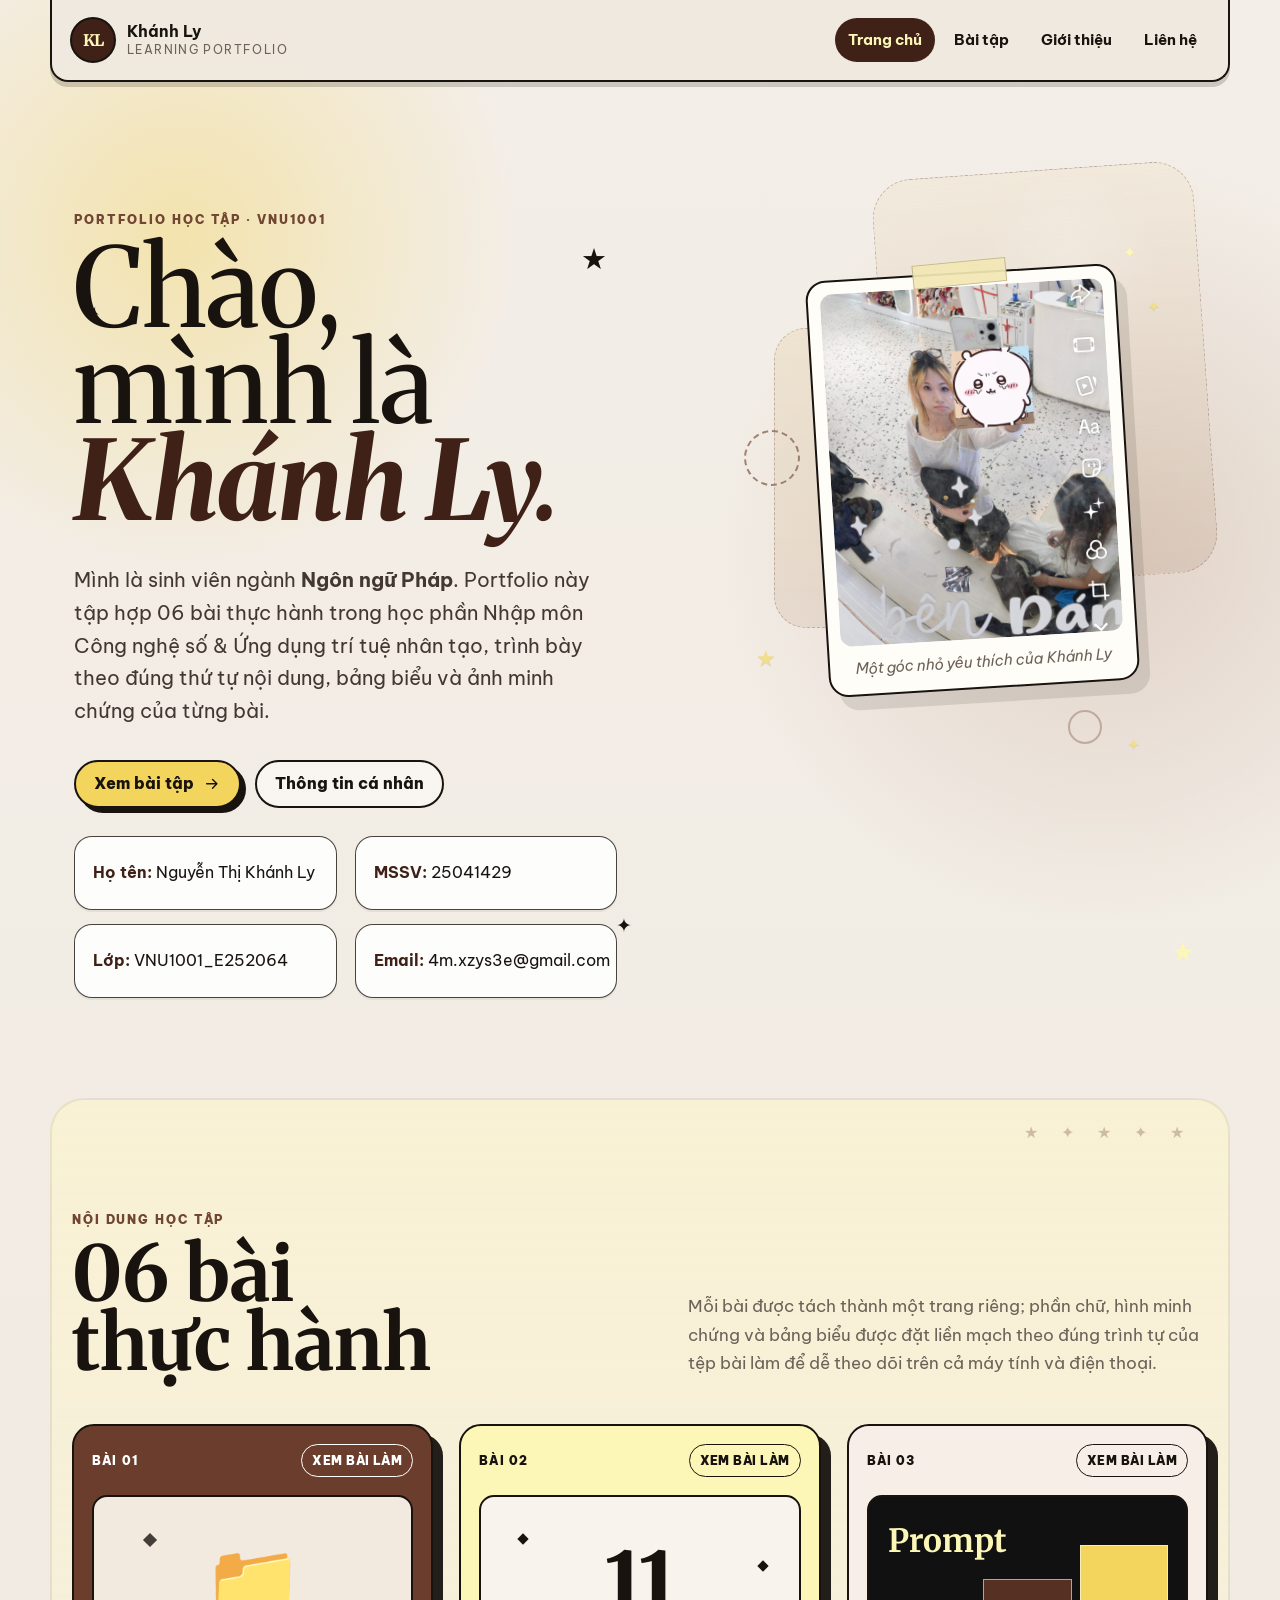
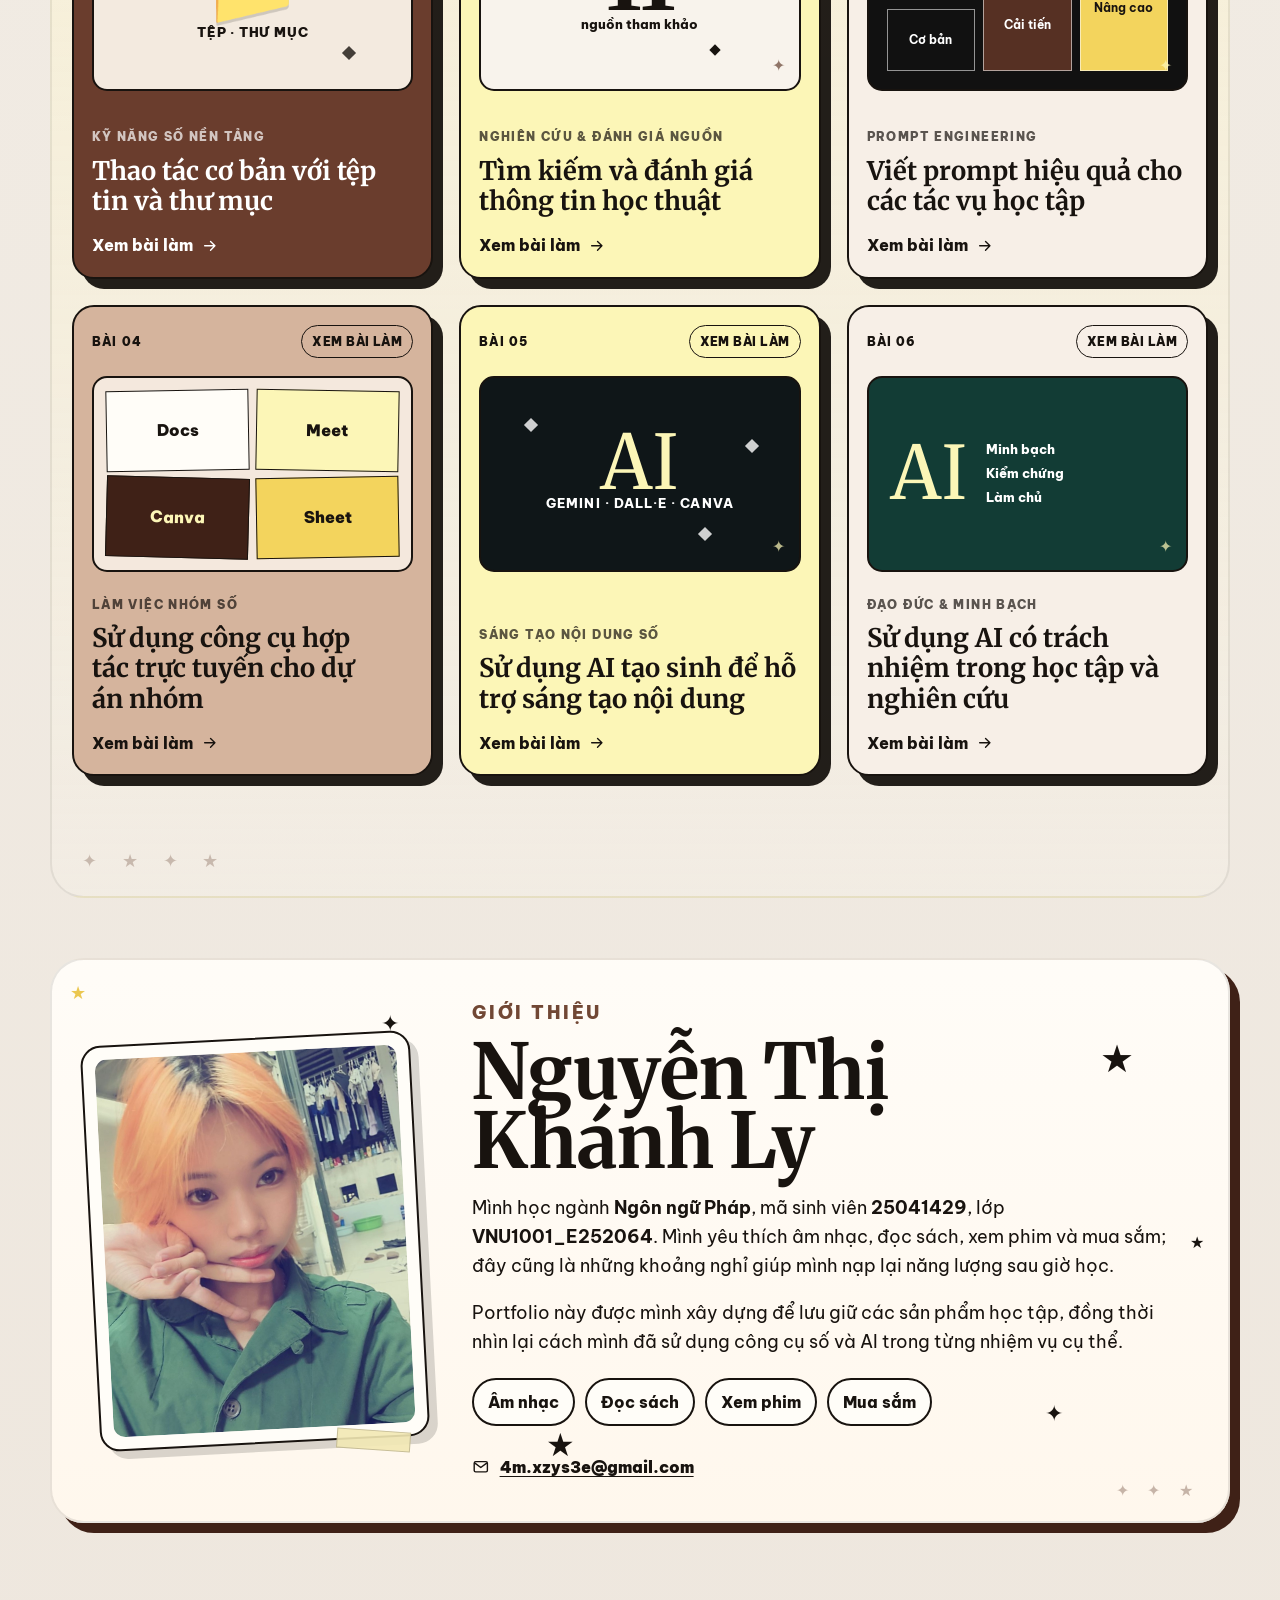
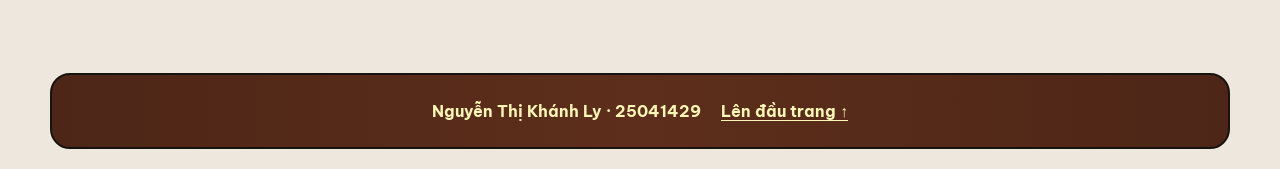
==== commit 5394ae75: "Add decor obj" ====
--- a/index.html
+++ b/index.html
@@ -8,6 +8,8 @@
   <title>Nguyễn Thị Khánh Ly — Portfolio</title>
   <script>document.documentElement.classList.add('js')</script>
   <link rel="icon" href="assets/favicon.svg" type="image/svg+xml">
+  <link rel="preconnect" href="https://fonts.googleapis.com">
+  <link rel="preconnect" href="https://fonts.gstatic.com" crossorigin>
   <link rel="stylesheet" href="assets/styles.css">
 </head>
 <body class="home-page">
--- a/assets/styles.css
+++ b/assets/styles.css
@@ -1,3 +1,5 @@
+@import url("https://fonts.googleapis.com/css2?family=Be+Vietnam+Pro:wght@400;500;600;700;800&family=Merriweather:wght@700;900&display=swap");
+
 :root {
   --brown-950: #2b160f;
   --brown-900: #3f2117;
@@ -722,3 +724,377 @@
 @media (max-width: 620px) {
   .hero::after { left: -70px; bottom: 10px; width: 180px; height: 88px; opacity: .65; }
 }
+
+
+/* V5 cleanup: lighter hero decor, remove awkward yellow blob, safer Vietnamese font rendering */
+html { text-rendering: optimizeLegibility; -webkit-font-smoothing: antialiased; }
+
+.hero {
+  align-items: start;
+  gap: clamp(34px, 6vw, 78px);
+}
+.hero::before {
+  inset: 88px 3% auto auto;
+  width: min(34vw, 350px);
+  height: 420px;
+  background:
+    linear-gradient(150deg, rgba(255,255,255,.35), rgba(255,255,255,.04)),
+    linear-gradient(rgba(255,255,255,.04), rgba(255,255,255,.04)),
+    rgba(126, 69, 43, .18);
+  border: 2px dashed rgba(88, 50, 33, .38);
+  border-radius: 42px;
+  transform: rotate(-4deg);
+  box-shadow: none;
+}
+.hero::after {
+  display: none;
+}
+.hero-copy {
+  position: relative;
+  z-index: 2;
+}
+.hero-facts {
+  position: relative;
+  grid-template-columns: repeat(2, minmax(250px, 1fr));
+  gap: 14px 18px;
+  max-width: 720px;
+}
+.hero-facts::before {
+  content: none;
+}
+.hero-facts li {
+  background: rgba(255,255,255,.78);
+  backdrop-filter: blur(2px);
+}
+.profile-stage {
+  min-height: 580px;
+  width: min(100%, 420px);
+}
+.profile-stage__bg {
+  top: 132px;
+  right: 58px;
+  bottom: auto;
+  width: 220px;
+  height: 290px;
+  background:
+    radial-gradient(circle at 68% 18%, rgba(255,255,255,.12), transparent 22%),
+    rgba(105, 47, 25, .14);
+  border: 1.5px dashed rgba(88, 50, 33, .34);
+  border-radius: 32px;
+}
+.hero-photo--main {
+  width: min(74%, 320px);
+  top: 62px;
+  right: 32px;
+  transform: rotate(-3.5deg);
+  box-shadow: 10px 14px 0 rgba(24,19,15,.11);
+}
+.hero-photo--main figcaption {
+  font-size: .95rem;
+}
+.hero-decor .spark { color: #f0de8b; text-shadow: 0 1px 0 rgba(0,0,0,.1); }
+.spark--1 { top: 88px; right: 0; font-size: 1rem; }
+.spark--2 { bottom: 120px; left: 16px; font-size: 1.35rem; color: rgba(88, 50, 33, .92); }
+.spark--3 { bottom: 38px; right: 20px; font-size: 1rem; }
+.ring--1 {
+  top: 220px;
+  left: 4px;
+  width: 56px;
+  height: 56px;
+  border-color: rgba(132, 95, 78, .75);
+}
+.ring--2 {
+  bottom: 46px;
+  right: 58px;
+  width: 34px;
+  height: 34px;
+  border-color: rgba(132, 95, 78, .75);
+}
+
+.assignment-copy h3,
+.document-title,
+.document-content h2,
+.document-content h3 {
+  font-family: "Times New Roman", Georgia, serif;
+  font-kerning: normal;
+  letter-spacing: -0.015em;
+  word-spacing: 0;
+}
+.assignment-copy h3 {
+  font-size: clamp(1.34rem, 2vw, 1.86rem);
+  line-height: 1.14;
+  letter-spacing: 0;
+}
+.assignment-card {
+  min-height: 455px;
+}
+.assignment-copy > p {
+  font-size: .78rem;
+}
+.assignment-link {
+  margin-top: 16px;
+}
+
+@media (max-width: 1040px) {
+  .hero::before {
+    width: min(32vw, 280px);
+    height: 350px;
+    right: 0;
+  }
+  .profile-stage { min-height: 520px; width: min(100%, 360px); }
+  .hero-photo--main { width: min(72%, 280px); right: 18px; }
+  .profile-stage__bg { right: 30px; width: 190px; height: 250px; }
+}
+@media (max-width: 820px) {
+  .hero::before {
+    inset: auto 2% 24px auto;
+    width: min(56vw, 260px);
+    height: 290px;
+  }
+  .hero-facts {
+    grid-template-columns: 1fr;
+  }
+  .profile-stage {
+    width: min(100%, 320px);
+    min-height: 420px;
+    margin-top: 10px;
+  }
+  .profile-stage__bg {
+    top: 118px;
+    right: 18px;
+    width: 160px;
+    height: 210px;
+  }
+  .hero-photo--main {
+    top: 34px;
+    right: 12px;
+    width: min(74%, 220px);
+  }
+}
+@media (max-width: 620px) {
+  .hero::before { display: none; }
+  .profile-stage { min-height: 380px; width: min(100%, 280px); }
+  .profile-stage__bg {
+    top: 104px;
+    right: 28px;
+    width: 144px;
+    height: 180px;
+  }
+  .hero-photo--main { width: min(72%, 200px); }
+  .assignment-copy h3 { font-size: 1.42rem; line-height: 1.16; }
+}
+
+
+/* V6 polish: clearer backgrounds, comprehensive font fixes, more star decor */
+body {
+  background:
+    radial-gradient(circle at 14% 7%, rgba(243,212,93,.42), transparent 21rem),
+    radial-gradient(circle at 86% 16%, rgba(140,84,58,.18), transparent 24rem),
+    linear-gradient(180deg, #f3eee7 0%, #eee7de 100%);
+  font-family: "Be Vietnam Pro", "Segoe UI", Arial, Helvetica, sans-serif;
+}
+.brand-mark,
+.hero h1,
+.section-heading h2,
+.about-copy h2,
+.assignment-copy h3,
+.assignment-hero h1,
+.assignment-number span,
+.document-title,
+.document-content h2,
+.document-content h3,
+.card-visual--references span,
+.card-visual--prompt b,
+.card-visual--responsible span,
+.card-visual--creative span,
+.card-visual--research span,
+.missing-panel h1,
+.scaffold-intro > span,
+.scaffold-intro h2,
+.scaffold-section h2,
+.scaffold-image-slot span {
+  font-family: "Merriweather", "Times New Roman", serif !important;
+  font-variant-ligatures: none;
+  font-feature-settings: "liga" 0, "clig" 0;
+  -webkit-font-feature-settings: "liga" 0, "clig" 0;
+  word-break: normal;
+  overflow-wrap: normal;
+  hyphens: none;
+  text-wrap: balance;
+}
+.hero h1,
+.section-heading h2,
+.about-copy h2,
+.assignment-hero h1,
+.assignment-copy h3,
+.document-title,
+.document-content h2,
+.document-content h3 {
+  letter-spacing: 0 !important;
+}
+.hero h1 { font-size: clamp(4rem, 8.6vw, 7.6rem); line-height: .88; }
+.section-heading h2, .about-copy h2 { font-size: clamp(3rem, 6vw, 5.5rem); }
+.assignment-copy h3 {
+  font-size: clamp(1.34rem, 2vw, 1.82rem) !important;
+  line-height: 1.18 !important;
+  text-wrap: pretty;
+}
+.assignment-hero {
+  min-height: 410px;
+}
+.assignment-hero::before {
+  background:
+    radial-gradient(circle at 10% 20%, rgba(255,255,255,.35), transparent 18rem),
+    linear-gradient(180deg, #fff3a8 0%, #f3dd78 100%);
+}
+.assignment-hero::after {
+  content: "✦   ★   ✦";
+  position: absolute;
+  right: clamp(10px, 4vw, 26px);
+  top: 88px;
+  color: rgba(85, 46, 28, .55);
+  font-size: 1.05rem;
+  letter-spacing: 1.2rem;
+  pointer-events: none;
+}
+.assignments-section {
+  position: relative;
+  padding: 110px 20px 120px;
+  background: linear-gradient(180deg, rgba(255,246,199,.55) 0%, rgba(255,252,244,.18) 100%);
+  border: 2px solid rgba(32,25,19,.08);
+  border-radius: 34px;
+}
+.assignments-section::before,
+.assignments-section::after {
+  position: absolute;
+  pointer-events: none;
+  color: rgba(88, 50, 33, .28);
+  line-height: 1;
+}
+.assignments-section::before {
+  content: "★ ✦ ★ ✦ ★";
+  top: 24px;
+  right: 34px;
+  font-size: 1rem;
+  letter-spacing: .6rem;
+}
+.assignments-section::after {
+  content: "✦ ★ ✦ ★";
+  left: 30px;
+  bottom: 26px;
+  font-size: 1.1rem;
+  letter-spacing: .65rem;
+}
+.assignment-card {
+  box-shadow: 10px 10px 0 rgba(24,19,15,.95);
+}
+.card-visual--references,
+.card-visual--files,
+.card-visual--tools,
+.card-visual--prompt,
+.card-visual--creative,
+.card-visual--responsible {
+  position: relative;
+}
+.card-visual--references::after,
+.card-visual--prompt::after,
+.card-visual--creative::after,
+.card-visual--responsible::after {
+  content: "✦";
+  position: absolute;
+  right: 14px;
+  bottom: 10px;
+  font-size: 1rem;
+  color: rgba(255,255,255,.8);
+}
+.card-visual--references::after { color: rgba(88, 50, 33, .66); }
+.card-visual--prompt::after { color: rgba(252,246,183,.72); }
+.card-visual--creative::after,
+.card-visual--responsible::after { color: rgba(252,246,183,.72); }
+.hero::before {
+  inset: 88px 2% auto auto;
+  width: min(32vw, 320px);
+  height: 410px;
+  background:
+    radial-gradient(circle at 60% 22%, rgba(255,255,255,.22), transparent 24%),
+    linear-gradient(180deg, rgba(255,250,233,.55), rgba(255,250,233,.1)),
+    rgba(123, 64, 38, .14);
+  border: 1.5px dashed rgba(88, 50, 33, .28);
+  border-radius: 40px;
+}
+.profile-stage__bg {
+  top: 118px;
+  right: 54px;
+  width: 240px;
+  height: 300px;
+  background:
+    radial-gradient(circle at 66% 18%, rgba(255,255,255,.2), transparent 22%),
+    linear-gradient(180deg, rgba(255,244,205,.35), rgba(255,244,205,.1)),
+    rgba(115, 62, 38, .1);
+  border: 1.5px dashed rgba(88, 50, 33, .28);
+}
+.hero-facts li {
+  background: rgba(255,255,255,.86);
+  border-color: rgba(32,25,19,.82);
+}
+.about-paper {
+  background:
+    linear-gradient(180deg, rgba(255,253,248,.95), rgba(255,248,237,.95));
+  border: 2px solid rgba(32,25,19,.1);
+  border-radius: 34px;
+  padding: 38px;
+}
+.about-paper::before {
+  content: "★";
+  position: absolute;
+  left: 18px;
+  top: 18px;
+  color: rgba(232,189,50,.85);
+  font-size: 1.15rem;
+}
+.about-paper::after {
+  content: "✦ ✦ ★";
+  position: absolute;
+  right: 28px;
+  bottom: 18px;
+  color: rgba(88, 50, 33, .34);
+  letter-spacing: .45rem;
+}
+.toc-card::after {
+  content: "✦ ★";
+  display: block;
+  margin-top: 16px;
+  color: rgba(252,246,183,.9);
+  letter-spacing: .5rem;
+  text-align: center;
+}
+.document-content {
+  background: rgba(255,253,248,.72);
+  border: 1px solid rgba(32,25,19,.08);
+  border-radius: 28px;
+  padding: 34px 34px 24px;
+}
+.document-content h2 {
+  background: linear-gradient(180deg, #fff3ae 0%, #f3dc6c 100%);
+}
+.site-footer {
+  justify-content: center;
+  text-align: center;
+  font-family: "Be Vietnam Pro", "Segoe UI", Arial, Helvetica, sans-serif;
+  background: linear-gradient(90deg, #4d2617, #5d2e1b 50%, #4d2617);
+}
+.site-footer span,
+.site-footer a { flex: 0 1 auto; }
+.back-to-top { background: linear-gradient(180deg, #f8dc70, #e8bd32); }
+
+@media (max-width: 820px) {
+  .assignments-section { padding-inline: 14px; }
+  .hero::before { width: min(58vw, 240px); height: 280px; }
+  .profile-stage__bg { width: 168px; height: 210px; right: 18px; top: 108px; }
+  .document-content { padding: 24px 18px 18px; }
+}
+@media (max-width: 620px) {
+  .assignments-section::before { top: 16px; right: 18px; letter-spacing: .35rem; }
+  .assignments-section::after { left: 20px; bottom: 18px; letter-spacing: .4rem; }
+  .site-footer { padding: 16px; }
+}
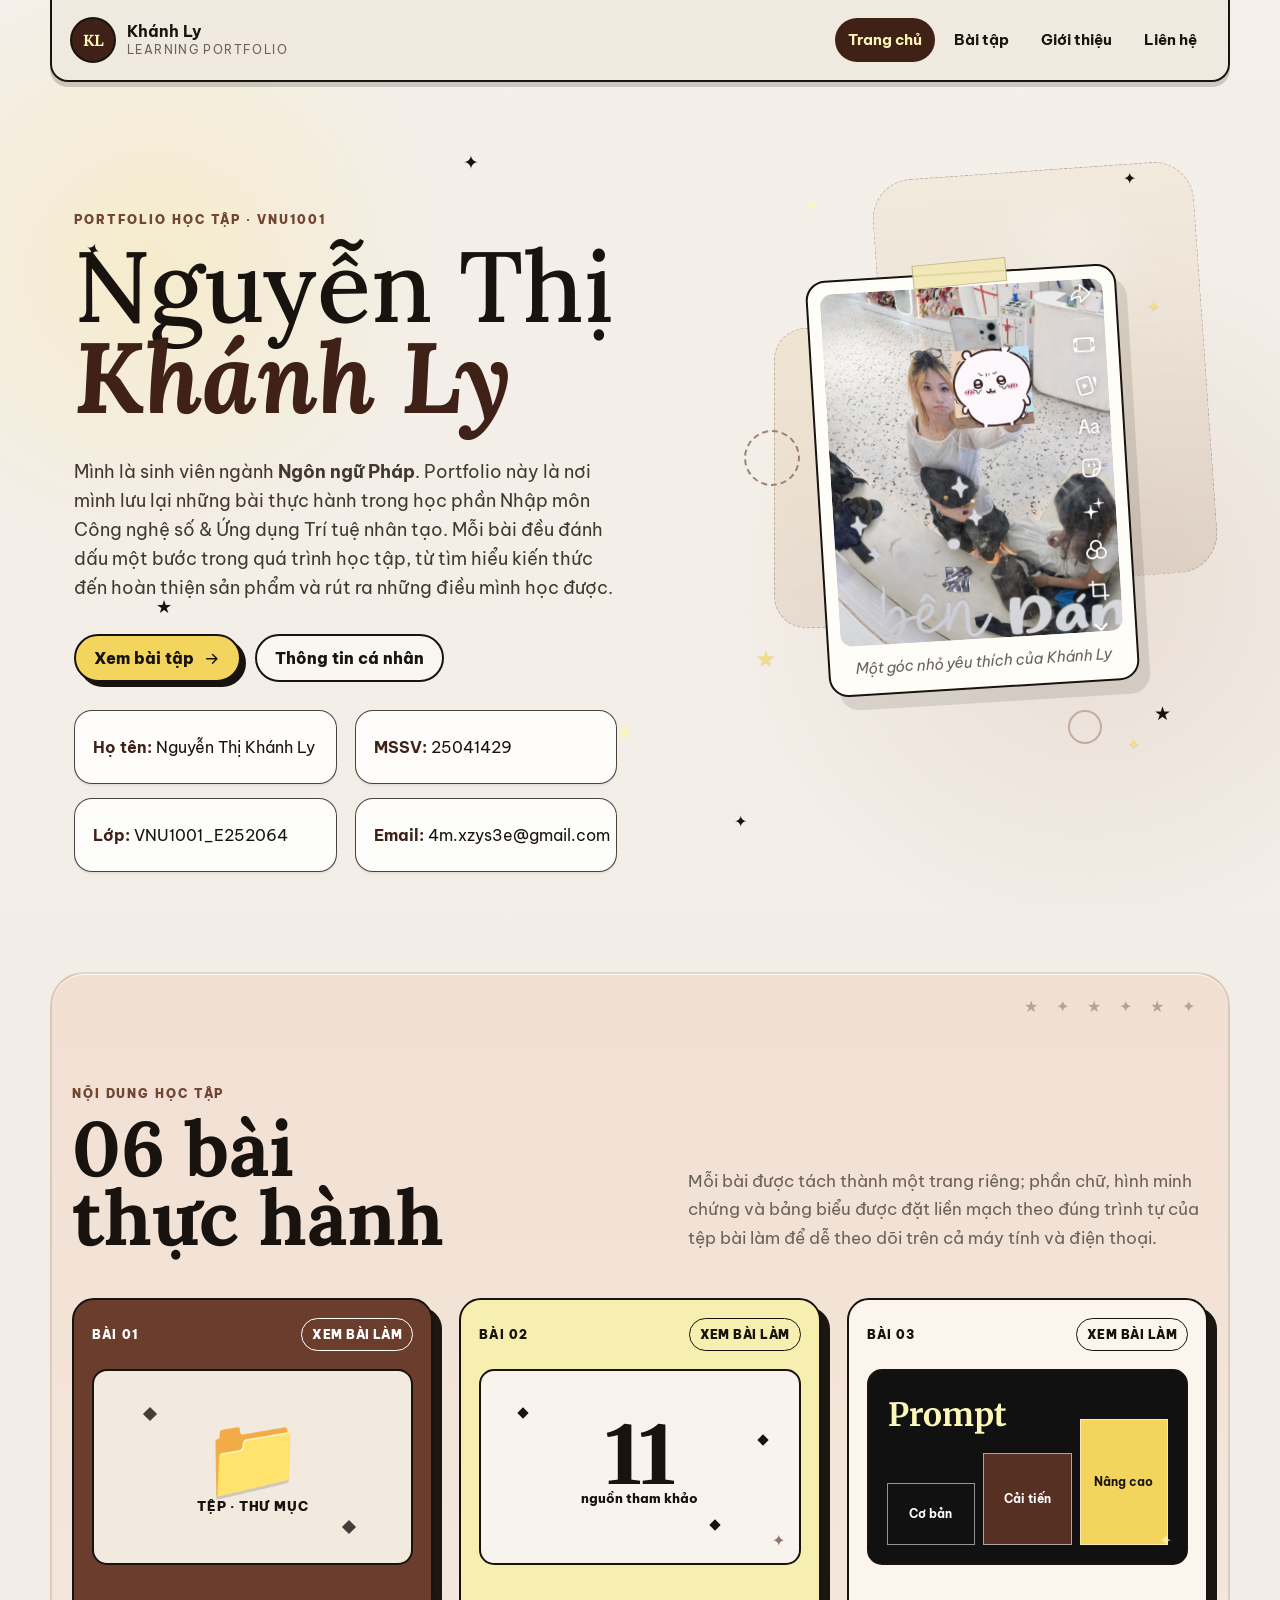
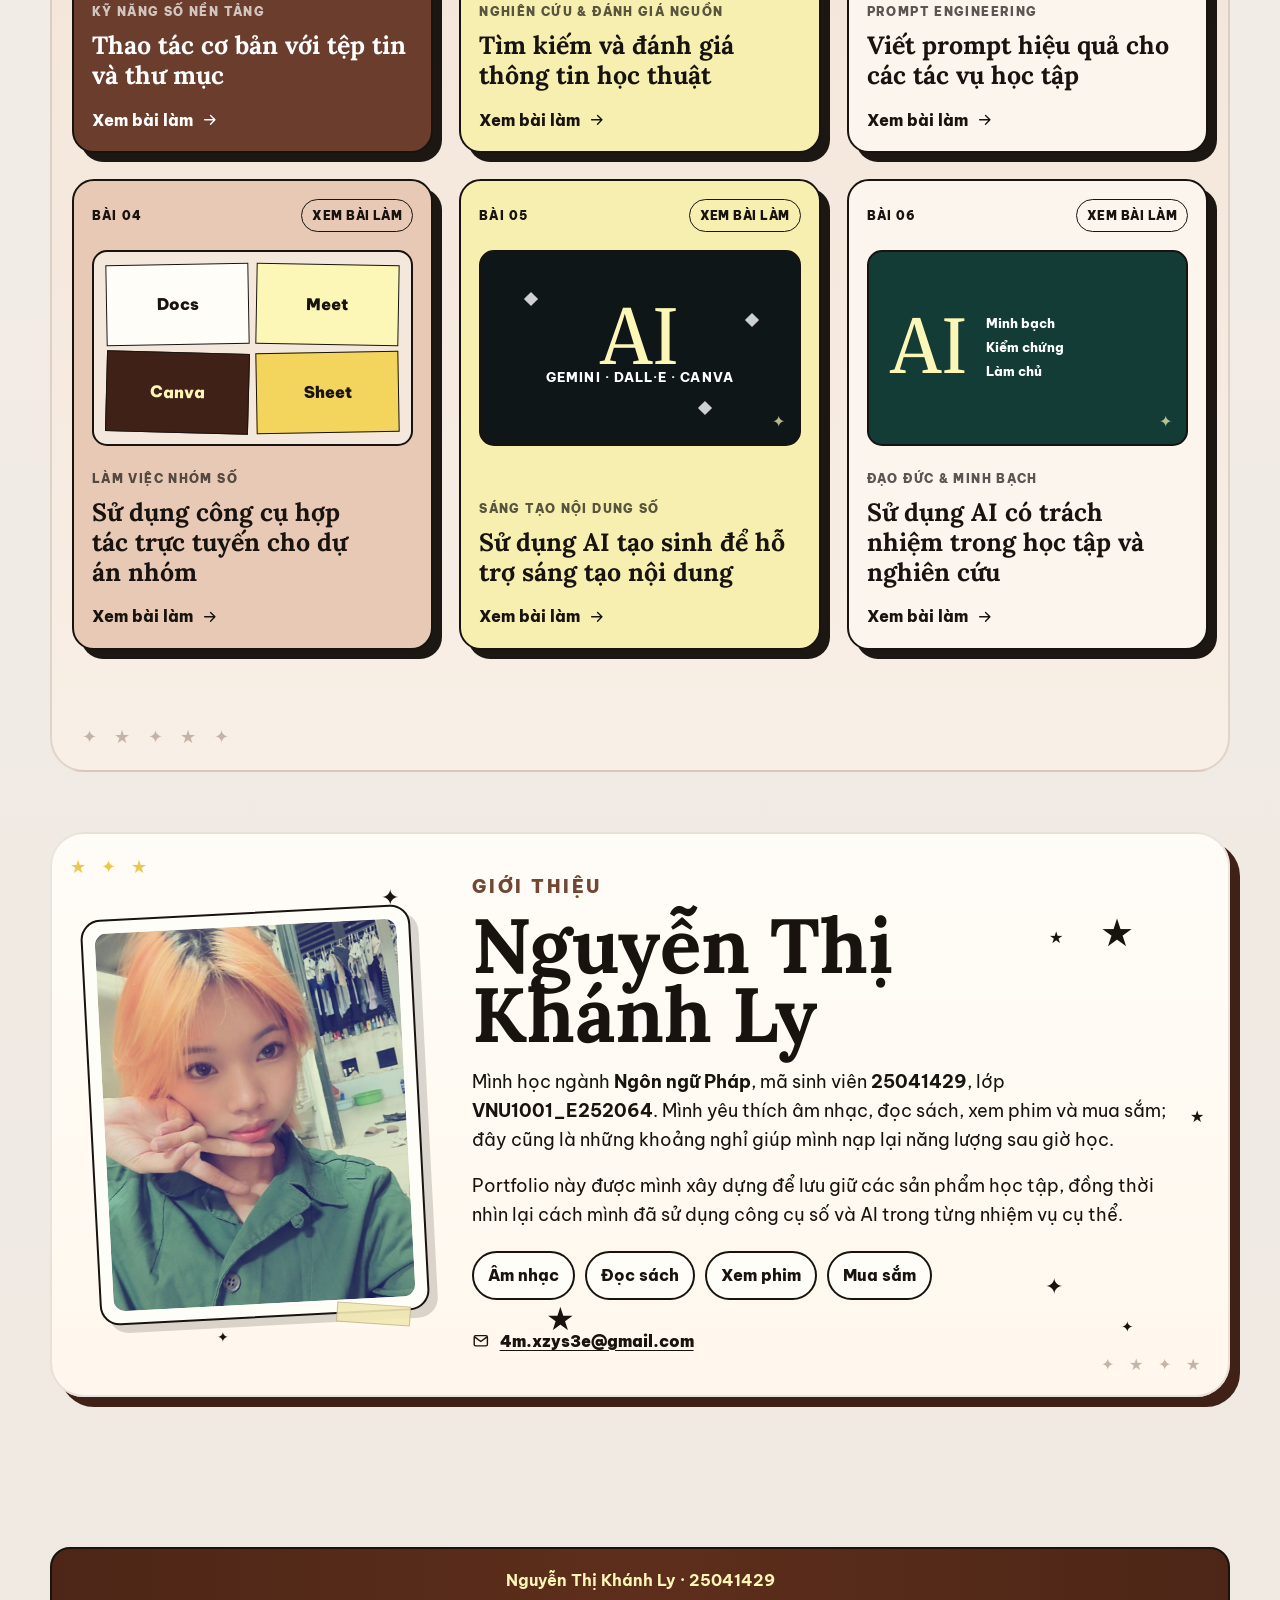
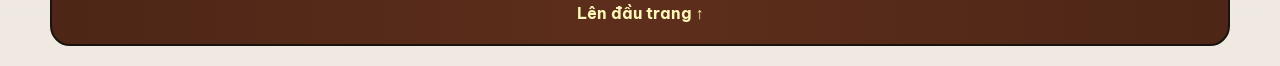
==== commit 8712f904: "Fix theo yeu cau" ====
--- a/index.html
+++ b/index.html
@@ -31,11 +31,11 @@
 
 <main id="main-content">
   <section id="home" class="hero section-shell">
-    <div class="hero-stars" aria-hidden="true"><span>✦</span><span>★</span><span>✦</span><span>★</span><span>✦</span></div>
+    <div class="hero-stars" aria-hidden="true"><span>✦</span><span>★</span><span>✦</span><span>★</span><span>✦</span><span>★</span><span>✦</span><span>★</span><span>✦</span></div>
     <div class="hero-copy reveal">
       <p class="eyebrow">Portfolio học tập · VNU1001</p>
-      <h1>Chào, mình là<br><em>Khánh Ly.</em></h1>
-      <p class="hero-lead">Mình là sinh viên ngành <strong>Ngôn ngữ Pháp</strong>. Portfolio này tập hợp 06 bài thực hành trong học phần Nhập môn Công nghệ số &amp; Ứng dụng trí tuệ nhân tạo, trình bày theo đúng thứ tự nội dung, bảng biểu và ảnh minh chứng của từng bài.</p>
+      <h1>Nguyễn Thị<br><em>Khánh Ly</em></h1>
+      <p class="hero-lead">Mình là sinh viên ngành <strong>Ngôn ngữ Pháp</strong>. Portfolio này là nơi mình lưu lại những bài thực hành trong học phần Nhập môn Công nghệ số &amp; Ứng dụng Trí tuệ nhân tạo. Mỗi bài đều đánh dấu một bước trong quá trình học tập, từ tìm hiểu kiến thức đến hoàn thiện sản phẩm và rút ra những điều mình học được.</p>
       <div class="hero-actions">
         <a class="button button--primary" href="#assignments">Xem bài tập <svg viewBox="0 0 24 24" aria-hidden="true"><path d="M5 12h14M13 6l6 6-6 6"/></svg></a>
         <a class="button button--ghost" href="#about">Thông tin cá nhân</a>
@@ -146,7 +146,7 @@
         <ul class="hobby-list"><li>Âm nhạc</li><li>Đọc sách</li><li>Xem phim</li><li>Mua sắm</li></ul>
         <a class="mail-link" href="mailto:4m.xzys3e@gmail.com"><svg viewBox="0 0 24 24" aria-hidden="true"><rect x="3" y="5" width="18" height="14" rx="2"/><path d="m4 7 8 6 8-6"/></svg> 4m.xzys3e@gmail.com</a>
       </div>
-      <div class="about-stars" aria-hidden="true"><span>★</span><span>✦</span><span>★</span><span>✦</span><span>★</span></div>
+      <div class="about-stars" aria-hidden="true"><span>★</span><span>✦</span><span>★</span><span>✦</span><span>★</span><span>✦</span><span>★</span><span>✦</span></div>
     </div>
   </section>
 </main>
--- a/assets/styles.css
+++ b/assets/styles.css
@@ -1,4 +1,4 @@
-@import url("https://fonts.googleapis.com/css2?family=Be+Vietnam+Pro:wght@400;500;600;700;800&family=Merriweather:wght@700;900&display=swap");
+@import url("https://fonts.googleapis.com/css2?family=Be+Vietnam+Pro:wght@400;500;600;700;800&family=Lora:wght@500;600;700&family=Merriweather:wght@700;900&display=swap");
 
 :root {
   --brown-950: #2b160f;
@@ -1098,3 +1098,123 @@
   .assignments-section::after { left: 20px; bottom: 18px; letter-spacing: .4rem; }
   .site-footer { padding: 16px; }
 }
+
+
+/* V7 final fixes based on feedback */
+body {
+  background:
+    radial-gradient(circle at 12% 8%, rgba(252,228,128,.28), transparent 18rem),
+    radial-gradient(circle at 85% 18%, rgba(151,101,76,.12), transparent 22rem),
+    linear-gradient(180deg, #f4efe9 0%, #efe9e2 100%);
+}
+.hero-stars { display: block; }
+.hero-stars span:nth-child(1) { left: 3%; top: 18%; }
+.hero-stars span:nth-child(2) { left: 9%; top: 58%; font-size: 1.15rem; }
+.hero-stars span:nth-child(3) { left: 35%; top: 8%; }
+.hero-stars span:nth-child(4) { left: 48%; top: 72%; font-size: 1.2rem; }
+.hero-stars span:nth-child(5) { left: 64%; top: 13%; }
+.hero-stars span:nth-child(6) { right: 19%; top: 24%; font-size: 1.18rem; }
+.hero-stars span:nth-child(7) { right: 8%; top: 10%; }
+.hero-stars span:nth-child(8) { right: 5%; bottom: 28%; font-size: 1.2rem; }
+.hero-stars span:nth-child(9) { left: 58%; bottom: 16%; }
+.hero h1 {
+  font-family: "Lora", "Times New Roman", serif !important;
+  font-size: clamp(3.7rem, 7.8vw, 6.7rem);
+  line-height: .92;
+  letter-spacing: 0 !important;
+}
+.hero h1 em { font-style: italic; }
+.hero-lead {
+  max-width: 640px;
+  font-size: 1.1rem;
+}
+.section-heading h2,
+.about-copy h2,
+.assignment-copy h3,
+.assignment-hero h1,
+.document-title,
+.document-content h2,
+.document-content h3,
+.brand-mark,
+.assignment-number span {
+  font-family: "Lora", "Times New Roman", serif !important;
+  letter-spacing: 0 !important;
+}
+.assignment-copy h3 {
+  font-size: clamp(1.3rem, 1.95vw, 1.76rem) !important;
+  line-height: 1.2 !important;
+  word-spacing: 0 !important;
+}
+.assignment-copy > p,
+.assignment-topline,
+.assignment-link,
+.hero-lead,
+.breadcrumb,
+.toc-card a,
+.document-content,
+.section-heading > p,
+.about-copy p,
+.site-footer,
+.mail-link,
+.hero-facts li {
+  font-family: "Be Vietnam Pro", "Segoe UI", Arial, Helvetica, sans-serif !important;
+}
+.assignments-section {
+  background: linear-gradient(180deg, #f1dfd2 0%, #f8efe6 100%);
+  border: 2px solid rgba(82, 53, 39, .14);
+  box-shadow: inset 0 1px 0 rgba(255,255,255,.8);
+}
+.assignments-section::before {
+  content: "★  ✦  ★  ✦  ★  ✦";
+  top: 24px;
+  right: 26px;
+  color: rgba(89, 53, 37, .36);
+  letter-spacing: .44rem;
+}
+.assignments-section::after {
+  content: "✦  ★  ✦  ★  ✦";
+  left: 30px;
+  bottom: 24px;
+  color: rgba(89, 53, 37, .32);
+  letter-spacing: .42rem;
+}
+.assignment-card--2,
+.assignment-card--5 { background: #f6efb0; }
+.assignment-card--3,
+.assignment-card--6 { background: #fbf5ee; }
+.assignment-card--4 { background: #e7c9b5; }
+.assignment-card--1 { background: #6a3d2d; }
+.assignment-card { box-shadow: 9px 9px 0 rgba(24,19,15,.98); }
+.assignment-card:hover, .assignment-card:focus-visible { box-shadow: 5px 5px 0 rgba(24,19,15,.98); }
+.assignment-hero::before {
+  background: linear-gradient(180deg, #f7e8d1 0%, #f1ddb5 100%);
+}
+.assignment-hero::after {
+  content: "★  ✦  ★  ✦";
+  right: clamp(14px, 3vw, 34px);
+  top: 94px;
+  color: rgba(96, 58, 38, .44);
+  letter-spacing: .55rem;
+}
+.document-content {
+  background: rgba(255,253,248,.88);
+}
+.document-title { line-height: 1.08; }
+.document-content h2 { letter-spacing: 0 !important; }
+.about-paper::before { content: "★  ✦  ★"; left: 18px; top: 18px; letter-spacing: .35rem; }
+.about-paper::after { content: "✦  ★  ✦  ★"; right: 22px; bottom: 18px; letter-spacing: .35rem; }
+.about-stars span:nth-child(6) { left: 14%; bottom: 8%; font-size: .9rem; }
+.about-stars span:nth-child(7) { right: 14%; top: 16%; font-size: 1rem; }
+.about-stars span:nth-child(8) { right: 8%; bottom: 10%; font-size: .95rem; }
+.site-footer {
+  flex-direction: column;
+  justify-content: center;
+  align-items: center;
+  text-align: center;
+  gap: 6px;
+}
+.site-footer a { text-decoration: none; }
+@media (max-width: 820px) {
+  .hero h1 { font-size: clamp(3.2rem, 12vw, 5.2rem); }
+  .assignment-copy h3 { font-size: 1.45rem !important; }
+}
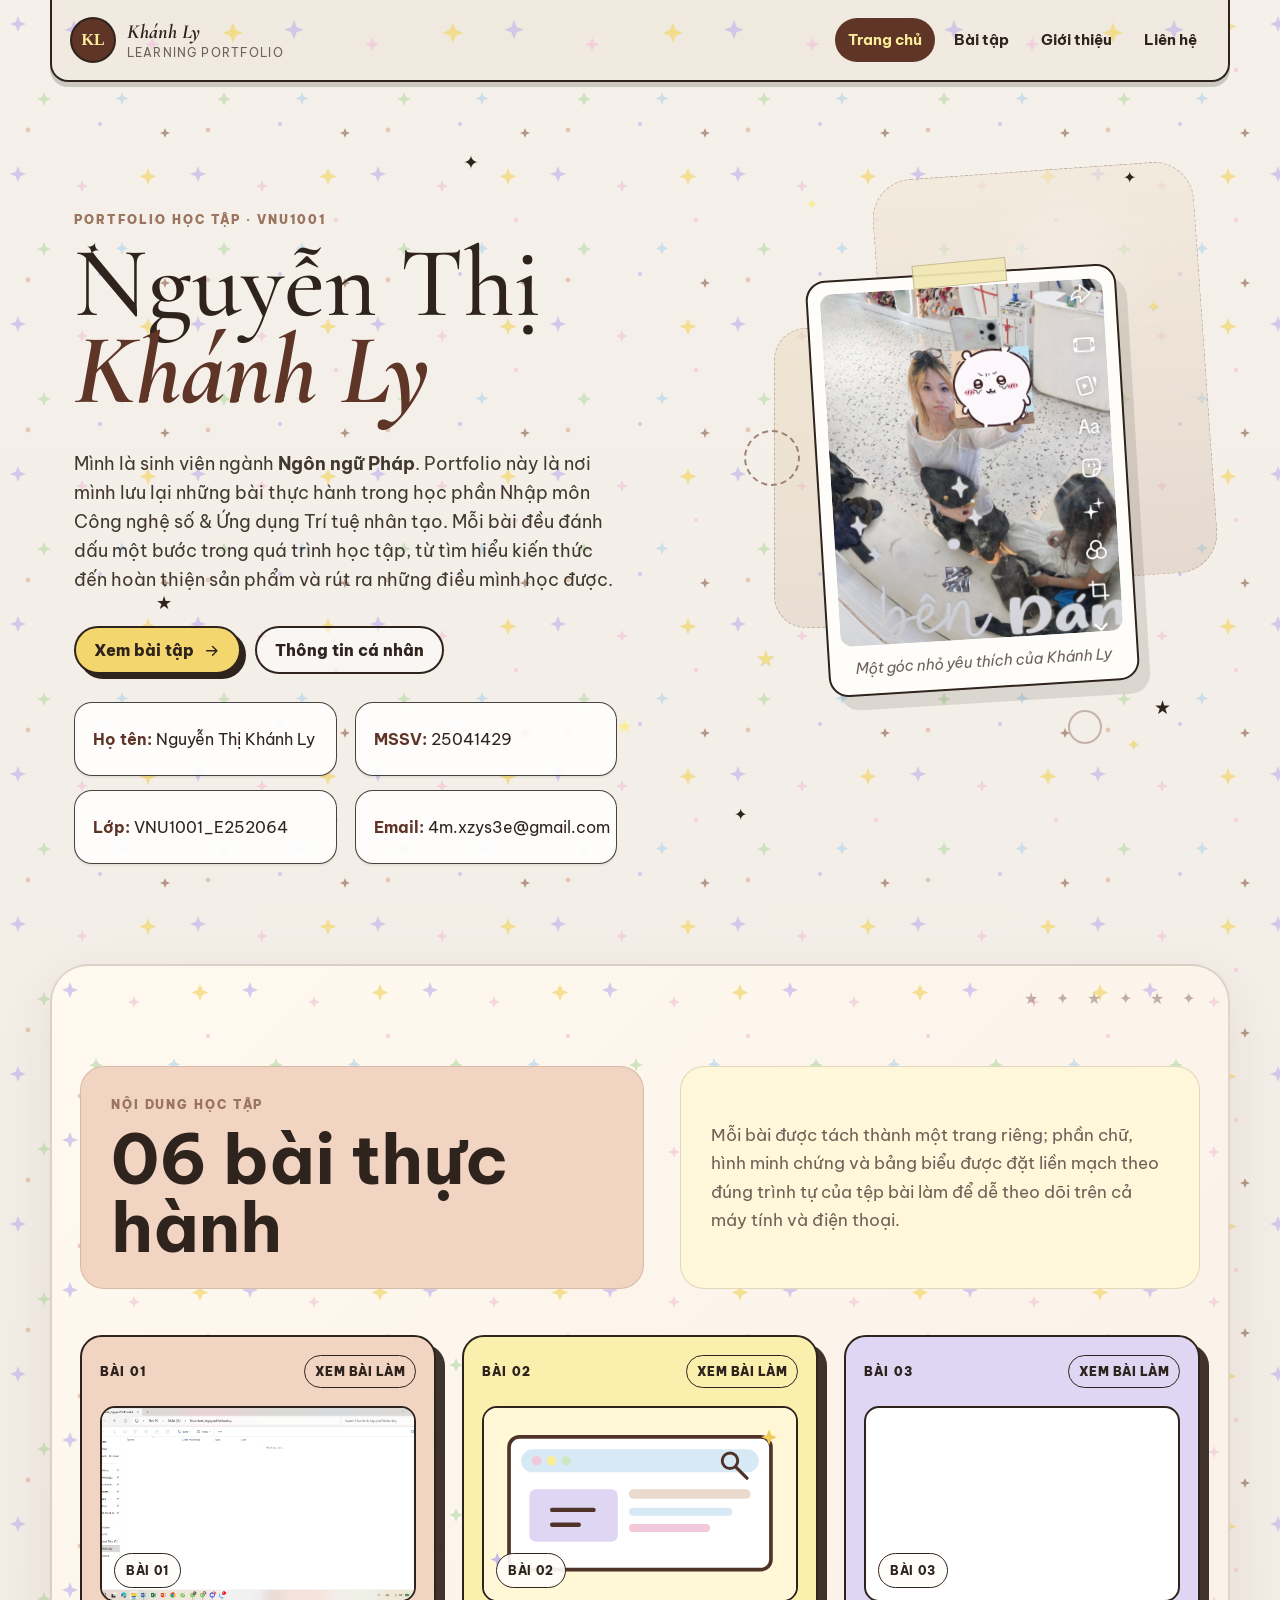
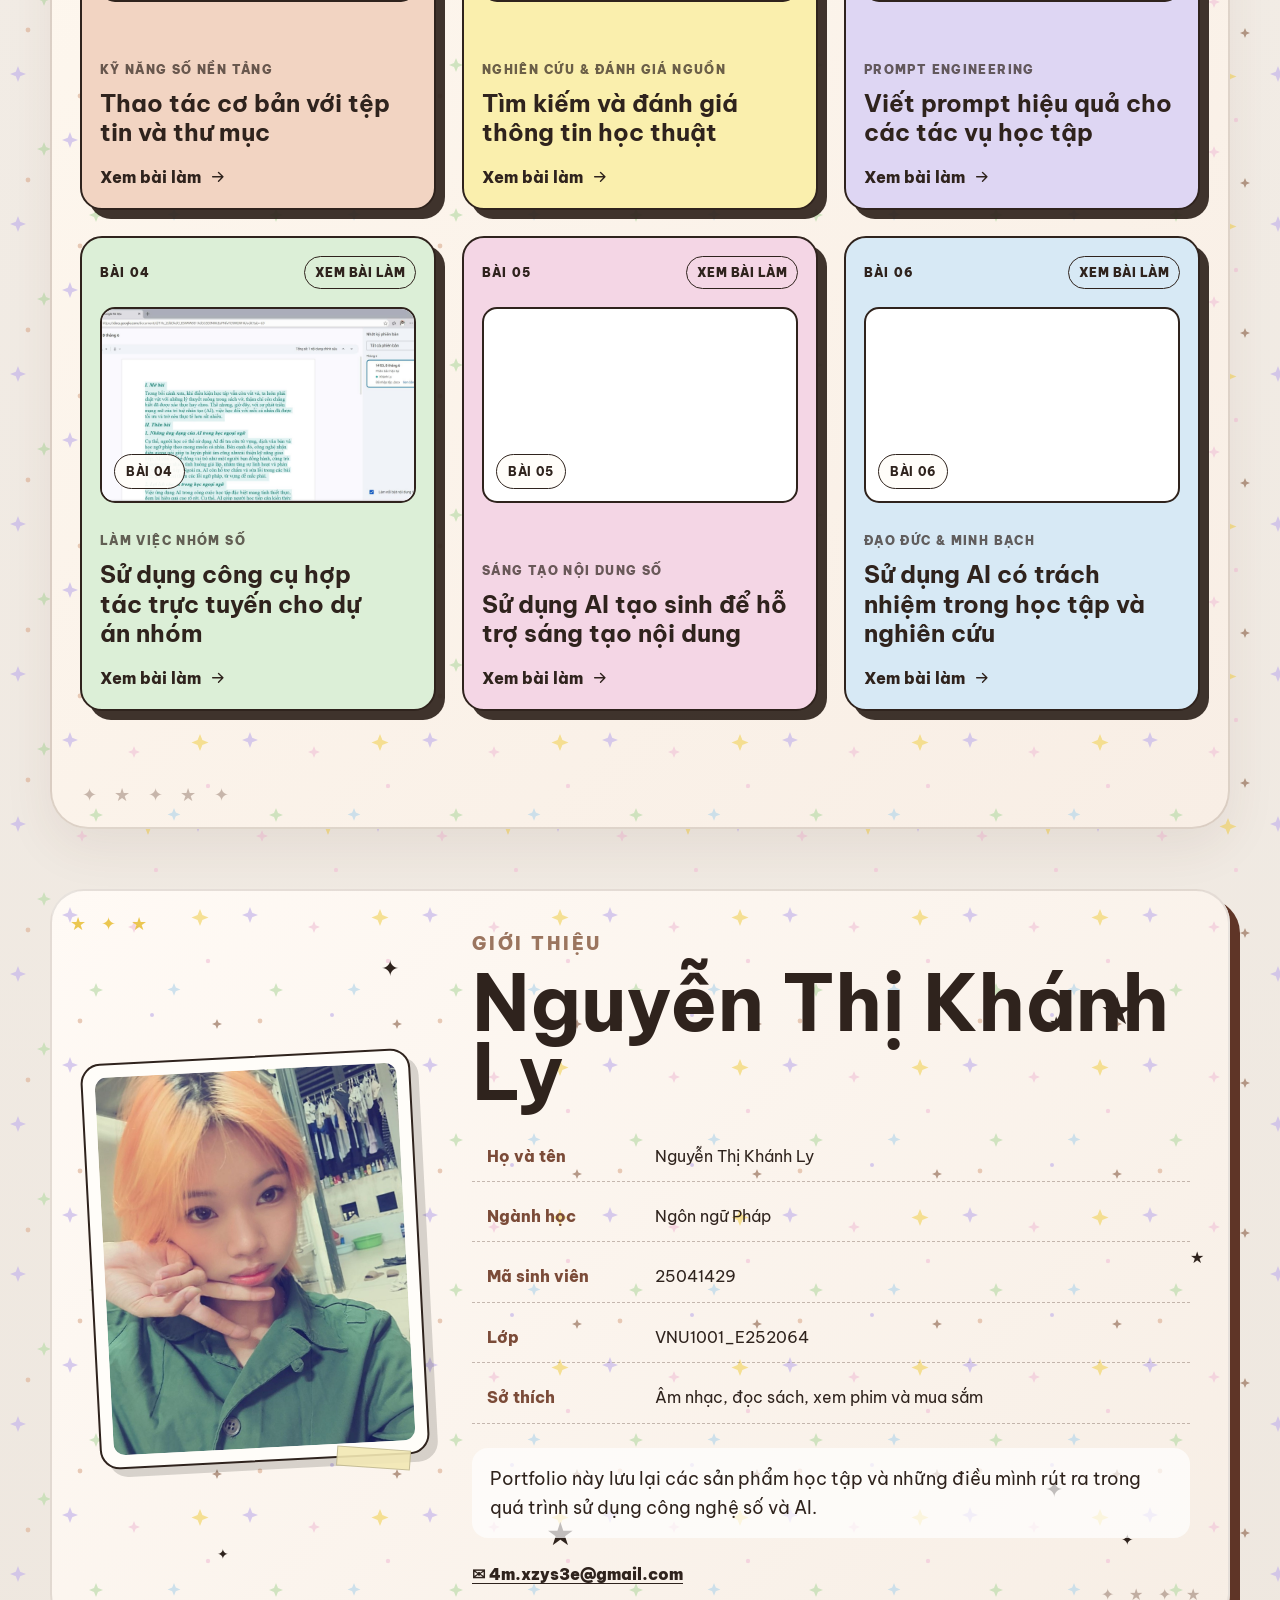
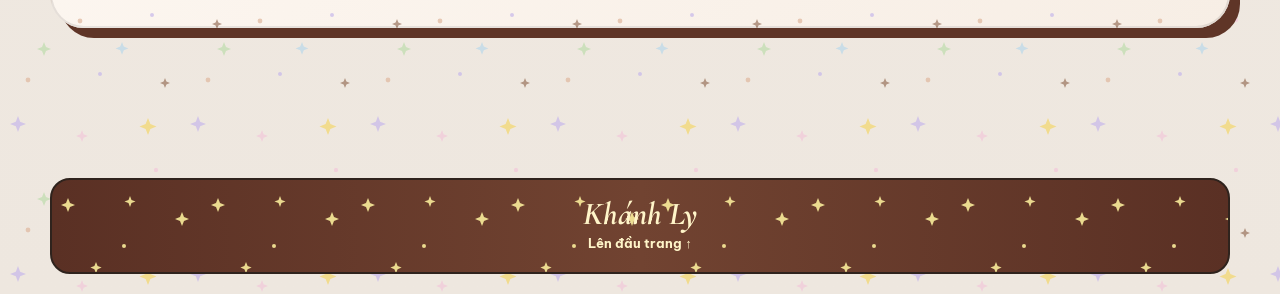
==== commit f176c12e: "fl feedback'" ====
--- a/index.html
+++ b/index.html
@@ -1,155 +1,138 @@
-<!doctype html>
+<!DOCTYPE html>
+
 <html lang="vi">
 <head>
-  <meta charset="utf-8">
-  <meta name="viewport" content="width=device-width, initial-scale=1">
-  <meta name="description" content="Portfolio môn Nhập môn Công nghệ số và Ứng dụng trí tuệ nhân tạo của Nguyễn Thị Khánh Ly.">
-  <meta name="theme-color" content="#3f2117">
-  <title>Nguyễn Thị Khánh Ly — Portfolio</title>
-  <script>document.documentElement.classList.add('js')</script>
-  <link rel="icon" href="assets/favicon.svg" type="image/svg+xml">
-  <link rel="preconnect" href="https://fonts.googleapis.com">
-  <link rel="preconnect" href="https://fonts.gstatic.com" crossorigin>
-  <link rel="stylesheet" href="assets/styles.css">
+<meta charset="utf-8"/>
+<meta content="width=device-width, initial-scale=1" name="viewport"/>
+<meta content="Portfolio môn Nhập môn Công nghệ số và Ứng dụng trí tuệ nhân tạo của Nguyễn Thị Khánh Ly." name="description"/>
+<meta content="#3f2117" name="theme-color"/>
+<title>Nguyễn Thị Khánh Ly — Portfolio</title>
+<script>document.documentElement.classList.add('js')</script>
+<link href="assets/favicon.svg" rel="icon" type="image/svg+xml"/>
+<link href="https://fonts.googleapis.com" rel="preconnect"/>
+<link crossorigin="" href="https://fonts.gstatic.com" rel="preconnect"/>
+<link href="assets/styles.css" rel="stylesheet"/>
 </head>
-<body class="home-page">
+<body class="home-page portfolio-home">
 <a class="skip-link" href="#main-content">Bỏ qua điều hướng</a>
-
 <header class="site-header">
-  <a class="brand" href="index.html" aria-label="Về trang chủ">
-    <span class="brand-mark">KL</span>
-    <span class="brand-copy"><strong>Khánh Ly</strong><small>Learning portfolio</small></span>
-  </a>
-  <button class="nav-toggle" type="button" aria-expanded="false" aria-controls="main-nav" aria-label="Mở menu"><span></span><span></span><span></span></button>
-  <nav id="main-nav" class="main-nav" aria-label="Điều hướng chính">
-    <a aria-current="page" href="index.html#home">Trang chủ</a>
-    <a href="index.html#assignments">Bài tập</a>
-    <a href="index.html#about">Giới thiệu</a>
-    <a href="mailto:4m.xzys3e@gmail.com">Liên hệ</a>
-  </nav>
+<a aria-label="Về trang chủ" class="brand" href="index.html">
+<span class="brand-mark">KL</span>
+<span class="brand-copy"><strong>Khánh Ly</strong><small>Learning portfolio</small></span>
+</a>
+<button aria-controls="main-nav" aria-expanded="false" aria-label="Mở menu" class="nav-toggle" type="button"><span></span><span></span><span></span></button>
+<nav aria-label="Điều hướng chính" class="main-nav" id="main-nav">
+<a aria-current="page" href="index.html#home">Trang chủ</a>
+<a href="index.html#assignments">Bài tập</a>
+<a href="index.html#about">Giới thiệu</a>
+<a href="mailto:4m.xzys3e@gmail.com">Liên hệ</a>
+</nav>
 </header>
-
 <main id="main-content">
-  <section id="home" class="hero section-shell">
-    <div class="hero-stars" aria-hidden="true"><span>✦</span><span>★</span><span>✦</span><span>★</span><span>✦</span><span>★</span><span>✦</span><span>★</span><span>✦</span></div>
-    <div class="hero-copy reveal">
-      <p class="eyebrow">Portfolio học tập · VNU1001</p>
-      <h1>Nguyễn Thị<br><em>Khánh Ly</em></h1>
-      <p class="hero-lead">Mình là sinh viên ngành <strong>Ngôn ngữ Pháp</strong>. Portfolio này là nơi mình lưu lại những bài thực hành trong học phần Nhập môn Công nghệ số &amp; Ứng dụng Trí tuệ nhân tạo. Mỗi bài đều đánh dấu một bước trong quá trình học tập, từ tìm hiểu kiến thức đến hoàn thiện sản phẩm và rút ra những điều mình học được.</p>
-      <div class="hero-actions">
-        <a class="button button--primary" href="#assignments">Xem bài tập <svg viewBox="0 0 24 24" aria-hidden="true"><path d="M5 12h14M13 6l6 6-6 6"/></svg></a>
-        <a class="button button--ghost" href="#about">Thông tin cá nhân</a>
-      </div>
-      <ul class="hero-facts reveal">
-        <li><strong>Họ tên:</strong> Nguyễn Thị Khánh Ly</li>
-        <li><strong>MSSV:</strong> 25041429</li>
-        <li><strong>Lớp:</strong> VNU1001_E252064</li>
-        <li><strong>Email:</strong> 4m.xzys3e@gmail.com</li>
-      </ul>
-    </div>
-
-    <div class="profile-stage reveal" aria-label="Ảnh cá nhân của Nguyễn Thị Khánh Ly">
-      <div class="profile-stage__bg" aria-hidden="true"></div>
-      <figure class="hero-photo hero-photo--main">
-        <img src="assets/images/photo-mirror.jpg" alt="Ảnh cá nhân của Nguyễn Thị Khánh Ly">
-        <figcaption>Một góc nhỏ yêu thích của Khánh Ly</figcaption>
-      </figure>
-      <div class="hero-decor" aria-hidden="true">
-        <span class="spark spark--1">✦</span>
-        <span class="spark spark--2">★</span>
-        <span class="spark spark--3">✦</span>
-        <span class="ring ring--1"></span>
-        <span class="ring ring--2"></span>
-      </div>
-    </div>
-  </section>
-
-  <section id="assignments" class="assignments-section section-shell">
-    <div class="section-heading reveal">
-      <div><p class="eyebrow">Nội dung học tập</p><h2>06 bài thực hành</h2></div>
-      <p>Mỗi bài được tách thành một trang riêng; phần chữ, hình minh chứng và bảng biểu được đặt liền mạch theo đúng trình tự của tệp bài làm để dễ theo dõi trên cả máy tính và điện thoại.</p>
-    </div>
-    <div class="assignment-grid">
-<a class="assignment-card assignment-card--1" href="bai-1.html" aria-label="Bài 1: Thao tác cơ bản với tệp tin và thư mục">
-  <div class="assignment-topline"><span>Bài 01</span><span class="assignment-status">Xem bài làm</span></div>
-  <div class="card-visual card-visual--files"><span>📁</span><small>Tệp · Thư mục</small><i></i><i></i></div>
-  <div class="assignment-copy">
-    <p>Kỹ năng số nền tảng</p>
-    <h3>Thao tác cơ bản với tệp tin và thư mục</h3>
-    <span class="assignment-link">Xem bài làm <svg viewBox="0 0 24 24" aria-hidden="true"><path d="M5 12h14M13 6l6 6-6 6"/></svg></span>
-  </div>
+<section class="hero section-shell" id="home">
+<div aria-hidden="true" class="hero-stars"><span>✦</span><span>★</span><span>✦</span><span>★</span><span>✦</span><span>★</span><span>✦</span><span>★</span><span>✦</span></div>
+<div class="hero-copy reveal">
+<p class="eyebrow">Portfolio học tập · VNU1001</p>
+<h1>Nguyễn Thị<br/><em>Khánh Ly</em></h1>
+<p class="hero-lead">Mình là sinh viên ngành <strong>Ngôn ngữ Pháp</strong>. Portfolio này là nơi mình lưu lại những bài thực hành trong học phần Nhập môn Công nghệ số &amp; Ứng dụng Trí tuệ nhân tạo. Mỗi bài đều đánh dấu một bước trong quá trình học tập, từ tìm hiểu kiến thức đến hoàn thiện sản phẩm và rút ra những điều mình học được.</p>
+<div class="hero-actions">
+<a class="button button--primary" href="#assignments">Xem bài tập <svg aria-hidden="true" viewbox="0 0 24 24"><path d="M5 12h14M13 6l6 6-6 6"></path></svg></a>
+<a class="button button--ghost" href="#about">Thông tin cá nhân</a>
+</div>
+<ul class="hero-facts reveal">
+<li><strong>Họ tên:</strong> Nguyễn Thị Khánh Ly</li>
+<li><strong>MSSV:</strong> 25041429</li>
+<li><strong>Lớp:</strong> VNU1001_E252064</li>
+<li><strong>Email:</strong> 4m.xzys3e@gmail.com</li>
+</ul>
+</div>
+<div aria-label="Ảnh cá nhân của Nguyễn Thị Khánh Ly" class="profile-stage reveal">
+<div aria-hidden="true" class="profile-stage__bg"></div>
+<figure class="hero-photo hero-photo--main">
+<img alt="Ảnh cá nhân của Nguyễn Thị Khánh Ly" src="assets/images/photo-mirror.jpg"/>
+<figcaption>Một góc nhỏ yêu thích của Khánh Ly</figcaption>
+</figure>
+<div aria-hidden="true" class="hero-decor">
+<span class="spark spark--1">✦</span>
+<span class="spark spark--2">★</span>
+<span class="spark spark--3">✦</span>
+<span class="ring ring--1"></span>
+<span class="ring ring--2"></span>
+</div>
+</div>
+</section>
+<section class="assignments-section section-shell" id="assignments">
+<div class="section-heading reveal">
+<div><p class="eyebrow">Nội dung học tập</p><h2>06 bài thực hành</h2></div>
+<p>Mỗi bài được tách thành một trang riêng; phần chữ, hình minh chứng và bảng biểu được đặt liền mạch theo đúng trình tự của tệp bài làm để dễ theo dõi trên cả máy tính và điện thoại.</p>
+</div>
+<div class="assignment-grid">
+<a aria-label="Bài 1: Thao tác cơ bản với tệp tin và thư mục" class="assignment-card assignment-card--1" href="bai-1.html">
+<div class="assignment-topline"><span>Bài 01</span><span class="assignment-status">Xem bài làm</span></div>
+<div class="card-visual card-visual--cover card-cover--1"><img alt="Ảnh minh họa thao tác tệp tin và thư mục" decoding="async" loading="lazy" src="assets/images/bai-1-05.png"/><span class="cover-badge">Bài 01</span></div>
+<div class="assignment-copy">
+<p>Kỹ năng số nền tảng</p>
+<h3>Thao tác cơ bản với tệp tin và thư mục</h3>
+<span class="assignment-link">Xem bài làm <svg aria-hidden="true" viewbox="0 0 24 24"><path d="M5 12h14M13 6l6 6-6 6"></path></svg></span>
+</div>
 </a>
-
-<a class="assignment-card assignment-card--2" href="bai-2.html" aria-label="Bài 2: Tìm kiếm và đánh giá thông tin học thuật">
-  <div class="assignment-topline"><span>Bài 02</span><span class="assignment-status">Xem bài làm</span></div>
-  <div class="card-visual card-visual--references"><span>11</span><small>nguồn tham khảo</small><i></i><i></i><i></i></div>
-  <div class="assignment-copy">
-    <p>Nghiên cứu &amp; đánh giá nguồn</p>
-    <h3>Tìm kiếm và đánh giá thông tin học thuật</h3>
-    <span class="assignment-link">Xem bài làm <svg viewBox="0 0 24 24" aria-hidden="true"><path d="M5 12h14M13 6l6 6-6 6"/></svg></span>
-  </div>
+<a aria-label="Bài 2: Tìm kiếm và đánh giá thông tin học thuật" class="assignment-card assignment-card--2" href="bai-2.html">
+<div class="assignment-topline"><span>Bài 02</span><span class="assignment-status">Xem bài làm</span></div>
+<div class="card-visual card-visual--cover card-cover--2"><img alt="Ảnh minh họa tìm kiếm và đánh giá nguồn học thuật" decoding="async" loading="lazy" src="assets/images/cover-bai-2.svg"/><span class="cover-badge">Bài 02</span></div>
+<div class="assignment-copy">
+<p>Nghiên cứu &amp; đánh giá nguồn</p>
+<h3>Tìm kiếm và đánh giá thông tin học thuật</h3>
+<span class="assignment-link">Xem bài làm <svg aria-hidden="true" viewbox="0 0 24 24"><path d="M5 12h14M13 6l6 6-6 6"></path></svg></span>
+</div>
 </a>
-
-<a class="assignment-card assignment-card--3" href="bai-3.html" aria-label="Bài 3: Viết prompt hiệu quả cho các tác vụ học tập">
-  <div class="assignment-topline"><span>Bài 03</span><span class="assignment-status">Xem bài làm</span></div>
-  <div class="card-visual card-visual--prompt"><b>Prompt</b><span>Cơ bản</span><span>Cải tiến</span><span>Nâng cao</span></div>
-  <div class="assignment-copy">
-    <p>Prompt engineering</p>
-    <h3>Viết prompt hiệu quả cho các tác vụ học tập</h3>
-    <span class="assignment-link">Xem bài làm <svg viewBox="0 0 24 24" aria-hidden="true"><path d="M5 12h14M13 6l6 6-6 6"/></svg></span>
-  </div>
+<a aria-label="Bài 3: Viết prompt hiệu quả cho các tác vụ học tập" class="assignment-card assignment-card--3" href="bai-3.html">
+<div class="assignment-topline"><span>Bài 03</span><span class="assignment-status">Xem bài làm</span></div>
+<div class="card-visual card-visual--cover card-cover--3"><img alt="Ảnh minh họa quá trình viết prompt" decoding="async" loading="lazy" src="assets/images/bai-3-01.png"/><span class="cover-badge">Bài 03</span></div>
+<div class="assignment-copy">
+<p>Prompt engineering</p>
+<h3>Viết prompt hiệu quả cho các tác vụ học tập</h3>
+<span class="assignment-link">Xem bài làm <svg aria-hidden="true" viewbox="0 0 24 24"><path d="M5 12h14M13 6l6 6-6 6"></path></svg></span>
+</div>
 </a>
-
-<a class="assignment-card assignment-card--4" href="bai-4.html" aria-label="Bài 4: Sử dụng công cụ hợp tác trực tuyến cho dự án nhóm">
-  <div class="assignment-topline"><span>Bài 04</span><span class="assignment-status">Xem bài làm</span></div>
-  <div class="card-visual card-visual--tools"><span>Docs</span><span>Meet</span><span>Canva</span><span>Sheet</span></div>
-  <div class="assignment-copy">
-    <p>Làm việc nhóm số</p>
-    <h3>Sử dụng công cụ hợp tác trực tuyến cho dự án nhóm</h3>
-    <span class="assignment-link">Xem bài làm <svg viewBox="0 0 24 24" aria-hidden="true"><path d="M5 12h14M13 6l6 6-6 6"/></svg></span>
-  </div>
+<a aria-label="Bài 4: Sử dụng công cụ hợp tác trực tuyến cho dự án nhóm" class="assignment-card assignment-card--4" href="bai-4.html">
+<div class="assignment-topline"><span>Bài 04</span><span class="assignment-status">Xem bài làm</span></div>
+<div class="card-visual card-visual--cover card-cover--4"><img alt="Ảnh minh họa công cụ hợp tác trực tuyến" decoding="async" loading="lazy" src="assets/images/bai-4-03.png"/><span class="cover-badge">Bài 04</span></div>
+<div class="assignment-copy">
+<p>Làm việc nhóm số</p>
+<h3>Sử dụng công cụ hợp tác trực tuyến cho dự án nhóm</h3>
+<span class="assignment-link">Xem bài làm <svg aria-hidden="true" viewbox="0 0 24 24"><path d="M5 12h14M13 6l6 6-6 6"></path></svg></span>
+</div>
 </a>
-
-<a class="assignment-card assignment-card--5" href="bai-5.html" aria-label="Bài 5: Sử dụng AI tạo sinh để hỗ trợ sáng tạo nội dung">
-  <div class="assignment-topline"><span>Bài 05</span><span class="assignment-status">Xem bài làm</span></div>
-  <div class="card-visual card-visual--creative"><span>AI</span><small>Gemini · DALL·E · Canva</small><i></i><i></i><i></i></div>
-  <div class="assignment-copy">
-    <p>Sáng tạo nội dung số</p>
-    <h3>Sử dụng AI tạo sinh để hỗ trợ sáng tạo nội dung</h3>
-    <span class="assignment-link">Xem bài làm <svg viewBox="0 0 24 24" aria-hidden="true"><path d="M5 12h14M13 6l6 6-6 6"/></svg></span>
-  </div>
+<a aria-label="Bài 5: Sử dụng AI tạo sinh để hỗ trợ sáng tạo nội dung" class="assignment-card assignment-card--5" href="bai-5.html">
+<div class="assignment-topline"><span>Bài 05</span><span class="assignment-status">Xem bài làm</span></div>
+<div class="card-visual card-visual--cover card-cover--5"><img alt="Ảnh minh họa sản phẩm sáng tạo bằng AI" decoding="async" loading="lazy" src="assets/images/bai-5-04.png"/><span class="cover-badge">Bài 05</span></div>
+<div class="assignment-copy">
+<p>Sáng tạo nội dung số</p>
+<h3>Sử dụng AI tạo sinh để hỗ trợ sáng tạo nội dung</h3>
+<span class="assignment-link">Xem bài làm <svg aria-hidden="true" viewbox="0 0 24 24"><path d="M5 12h14M13 6l6 6-6 6"></path></svg></span>
+</div>
 </a>
-
-<a class="assignment-card assignment-card--6" href="bai-6.html" aria-label="Bài 6: Sử dụng AI có trách nhiệm trong học tập và nghiên cứu">
-  <div class="assignment-topline"><span>Bài 06</span><span class="assignment-status">Xem bài làm</span></div>
-  <div class="card-visual card-visual--responsible"><span>AI</span><small>Minh bạch<br>Kiểm chứng<br>Làm chủ</small></div>
-  <div class="assignment-copy">
-    <p>Đạo đức &amp; minh bạch</p>
-    <h3>Sử dụng AI có trách nhiệm trong học tập và nghiên cứu</h3>
-    <span class="assignment-link">Xem bài làm <svg viewBox="0 0 24 24" aria-hidden="true"><path d="M5 12h14M13 6l6 6-6 6"/></svg></span>
-  </div>
+<a aria-label="Bài 6: Sử dụng AI có trách nhiệm trong học tập và nghiên cứu" class="assignment-card assignment-card--6" href="bai-6.html">
+<div class="assignment-topline"><span>Bài 06</span><span class="assignment-status">Xem bài làm</span></div>
+<div class="card-visual card-visual--cover card-cover--6"><img alt="Ảnh minh họa sử dụng AI có trách nhiệm" decoding="async" loading="lazy" src="assets/images/bai-6-01.png"/><span class="cover-badge">Bài 06</span></div>
+<div class="assignment-copy">
+<p>Đạo đức &amp; minh bạch</p>
+<h3>Sử dụng AI có trách nhiệm trong học tập và nghiên cứu</h3>
+<span class="assignment-link">Xem bài làm <svg aria-hidden="true" viewbox="0 0 24 24"><path d="M5 12h14M13 6l6 6-6 6"></path></svg></span>
+</div>
 </a>
-
 </div>
-  </section>
-
-  <section id="about" class="about-section section-shell">
-    <div class="about-paper reveal">
-      <figure class="about-feature-photo">
-        <img src="assets/images/photo-portrait.jpg" alt="Ảnh cá nhân của Nguyễn Thị Khánh Ly">
-      </figure>
-      <div class="about-copy">
-        <p class="eyebrow">Giới thiệu</p>
-        <h2>Nguyễn Thị Khánh Ly</h2>
-        <p>Mình học ngành <strong>Ngôn ngữ Pháp</strong>, mã sinh viên <strong>25041429</strong>, lớp <strong>VNU1001_E252064</strong>. Mình yêu thích âm nhạc, đọc sách, xem phim và mua sắm; đây cũng là những khoảng nghỉ giúp mình nạp lại năng lượng sau giờ học.</p>
-        <p>Portfolio này được mình xây dựng để lưu giữ các sản phẩm học tập, đồng thời nhìn lại cách mình đã sử dụng công cụ số và AI trong từng nhiệm vụ cụ thể.</p>
-        <ul class="hobby-list"><li>Âm nhạc</li><li>Đọc sách</li><li>Xem phim</li><li>Mua sắm</li></ul>
-        <a class="mail-link" href="mailto:4m.xzys3e@gmail.com"><svg viewBox="0 0 24 24" aria-hidden="true"><rect x="3" y="5" width="18" height="14" rx="2"/><path d="m4 7 8 6 8-6"/></svg> 4m.xzys3e@gmail.com</a>
-      </div>
-      <div class="about-stars" aria-hidden="true"><span>★</span><span>✦</span><span>★</span><span>✦</span><span>★</span><span>✦</span><span>★</span><span>✦</span></div>
-    </div>
-  </section>
+</section>
+<section class="about-section section-shell" id="about">
+<div class="about-paper reveal">
+<figure class="about-feature-photo">
+<img alt="Ảnh cá nhân của Nguyễn Thị Khánh Ly" src="assets/images/photo-portrait.jpg"/>
+</figure>
+<div class="about-copy"><p class="eyebrow">Giới thiệu</p><h2>Nguyễn Thị Khánh Ly</h2><dl class="about-details"><div><dt>Họ và tên</dt><dd>Nguyễn Thị Khánh Ly</dd></div><div><dt>Ngành học</dt><dd>Ngôn ngữ Pháp</dd></div><div><dt>Mã sinh viên</dt><dd>25041429</dd></div><div><dt>Lớp</dt><dd>VNU1001_E252064</dd></div><div><dt>Sở thích</dt><dd>Âm nhạc, đọc sách, xem phim và mua sắm</dd></div></dl><p class="about-note">Portfolio này lưu lại các sản phẩm học tập và những điều mình rút ra trong quá trình sử dụng công nghệ số và AI.</p><a class="mail-link" href="mailto:4m.xzys3e@gmail.com">✉  4m.xzys3e@gmail.com</a></div>
+<div aria-hidden="true" class="about-stars"><span>★</span><span>✦</span><span>★</span><span>✦</span><span>★</span><span>✦</span><span>★</span><span>✦</span></div>
+</div>
+</section>
 </main>
-<footer class="site-footer"><span>Nguyễn Thị Khánh Ly · 25041429</span><a href="#home">Lên đầu trang ↑</a></footer>
+<footer class="site-footer"><span class="footer-signature">Khánh Ly</span><a href="#home">Lên đầu trang ↑</a></footer>
 <script src="assets/script.js"></script>
 </body></html>
--- a/assets/styles.css
+++ b/assets/styles.css
@@ -1,4 +1,4 @@
-@import url("https://fonts.googleapis.com/css2?family=Be+Vietnam+Pro:wght@400;500;600;700;800&family=Lora:wght@500;600;700&family=Merriweather:wght@700;900&display=swap");
+@import url("https://fonts.googleapis.com/css2?family=Be+Vietnam+Pro:ital,wght@0,400;0,500;0,600;0,700;0,800;1,500;1,600&family=Cormorant+Garamond:ital,wght@0,600;0,700;1,600;1,700&display=swap");
 
 :root {
   --brown-950: #2b160f;
@@ -1218,3 +1218,221 @@
   .hero h1 { font-size: clamp(3.2rem, 12vw, 5.2rem); }
   .assignment-copy h3 { font-size: 1.45rem !important; }
 }
+
+
+/* V8 - revision from port.docx.pdf */
+:root {
+  --ink: #2f231d;
+  --line: #5e4639;
+  --brown-950: #4b2a20;
+  --brown-900: #5f3527;
+  --brown-800: #7b4b38;
+  --brown-700: #9b755f;
+  --cream: #f4efe8;
+  --cream-2: #fffaf5;
+  --paper: #fffdf9;
+  --butter: #faed9a;
+  --yellow: #f3d76e;
+  --yellow-strong: #dfba48;
+  --pastel-peach: #f2d4c2;
+  --pastel-lavender: #ded6f3;
+  --pastel-mint: #dcefd7;
+  --pastel-pink: #f4d6e5;
+  --pastel-blue: #d7e9f5;
+}
+html { text-rendering: geometricPrecision; }
+body {
+  color: var(--ink);
+  background-color: #f2ece5;
+  background-image: url("images/star-pattern-light.svg"), linear-gradient(180deg,#f5f0ea,#eee7df);
+  background-repeat: repeat, no-repeat;
+  background-size: 180px 150px, cover;
+  font-family: "Be Vietnam Pro", "Segoe UI", Arial, sans-serif !important;
+  font-variant-ligatures: none;
+  font-feature-settings: normal;
+}
+body, p, li, a, span, strong, small, dt, dd, th, td, button {
+  word-break: normal;
+  overflow-wrap: break-word;
+  hyphens: none;
+}
+.hero h1,
+.brand-copy strong,
+.footer-signature {
+  font-family: "Cormorant Garamond", "Times New Roman", serif !important;
+}
+.hero h1 { letter-spacing: 0 !important; line-height: .88; }
+.hero h1 em { letter-spacing: 0 !important; }
+.section-heading h2,
+.about-copy h2,
+.assignment-copy h3,
+.assignment-hero h1,
+.document-title,
+.document-content h2,
+.document-content h3,
+.document-content h4,
+.assignment-number span,
+.card-visual--references span {
+  font-family: "Be Vietnam Pro", "Segoe UI", Arial, sans-serif !important;
+  letter-spacing: 0 !important;
+  font-feature-settings: normal !important;
+  font-variant-ligatures: none !important;
+  text-wrap: pretty !important;
+}
+.brand-copy strong { font-size: 1.25rem; font-style: italic; font-weight: 700; }
+.brand-copy small { letter-spacing: .1em; }
+
+/* Clear separation between page background and assignment cards */
+.assignments-section {
+  position: relative;
+  padding: 100px 28px 116px;
+  background-color: rgba(255,250,245,.95) !important;
+  background-image: url("images/star-pattern-light.svg"), linear-gradient(135deg,#fff9f0,#f8eee5) !important;
+  background-size: 180px 150px, cover !important;
+  border: 2px solid rgba(94,70,57,.2) !important;
+  border-radius: 38px;
+  box-shadow: 0 18px 50px rgba(83,54,39,.08);
+}
+.section-heading { align-items: stretch; }
+.section-heading > div,
+.section-heading > p {
+  padding: 28px 30px;
+  border: 1.5px solid rgba(94,70,57,.18);
+  border-radius: 24px;
+}
+.section-heading > div { background: var(--pastel-peach); }
+.section-heading > p { background: #fff7d9; display:flex; align-items:center; }
+.section-heading h2 { font-size: clamp(2.8rem,5.4vw,5rem); line-height: .98; }
+
+/* Concrete cover images + coherent pastel sequence */
+.assignment-card { min-height: 475px; box-shadow: 9px 9px 0 rgba(47,35,29,.92); }
+.assignment-card:nth-child(2), .assignment-card:nth-child(5) { transform: translateY(16px); }
+.assignment-card--1 { background: var(--pastel-peach) !important; color: var(--ink) !important; }
+.assignment-card--2 { background: #faefad !important; }
+.assignment-card--3 { background: var(--pastel-lavender) !important; }
+.assignment-card--4 { background: var(--pastel-mint) !important; }
+.assignment-card--5 { background: var(--pastel-pink) !important; }
+.assignment-card--6 { background: var(--pastel-blue) !important; }
+.assignment-copy h3 { font-size: clamp(1.28rem,1.9vw,1.72rem) !important; line-height: 1.22 !important; }
+.card-visual--cover { background:#fff; }
+.card-visual--cover img { width:100%; height:100%; object-fit:cover; }
+.card-cover--1 img, .card-cover--3 img, .card-cover--4 img, .card-cover--6 img { object-position:center top; }
+.cover-badge {
+  position:absolute; left:12px; bottom:12px; padding:7px 11px;
+  background:rgba(255,253,249,.92); border:1.5px solid var(--ink); border-radius:999px;
+  font-size:.72rem; font-weight:800; letter-spacing:.06em; text-transform:uppercase;
+}
+
+/* About details split into separate lines */
+.about-paper {
+  background-image: url("images/star-pattern-light.svg"), linear-gradient(135deg,#fffaf5,#f7eee5) !important;
+  background-size:180px 150px,cover !important;
+}
+.about-details { margin:24px 0; display:grid; gap:9px; }
+.about-details > div {
+  display:grid; grid-template-columns:minmax(115px,150px) 1fr; gap:18px;
+  padding:12px 15px; border-bottom:1px dashed rgba(94,70,57,.35);
+}
+.about-details dt { font-weight:800; color:var(--brown-800); }
+.about-details dd { margin:0; }
+.about-note { padding:16px 18px; background:rgba(255,255,255,.7); border-radius:16px; }
+
+/* Remove all dark/black content frames */
+.card-visual--prompt {
+  background: linear-gradient(135deg,#f6edff,#e6dcf7) !important;
+  color:var(--ink) !important;
+}
+.card-visual--prompt b { color:var(--brown-900) !important; }
+.card-visual--prompt span { border-color:rgba(94,70,57,.45) !important; }
+.card-visual--prompt span:nth-of-type(1) { background:#fff8e8 !important; color:var(--ink) !important; }
+.card-visual--prompt span:nth-of-type(2) { background:#f2d4c2 !important; color:var(--ink) !important; }
+.card-visual--prompt span:nth-of-type(3) { background:#faed9a !important; color:var(--ink) !important; }
+blockquote {
+  background:linear-gradient(135deg,#f7e3d5,#fff3c8) !important;
+  color:var(--ink) !important;
+  border:1.5px solid rgba(94,70,57,.45) !important;
+  box-shadow:5px 5px 0 rgba(223,186,72,.6) !important;
+}
+
+/* Lesson-specific clean pastel palette */
+.assignment-page { --lesson-accent:#f2d4c2; --lesson-accent-2:#fff7e8; }
+.lesson-1 { --lesson-accent:#f2d4c2; --lesson-accent-2:#fff6ed; }
+.lesson-2 { --lesson-accent:#faed9a; --lesson-accent-2:#fff9d8; }
+.lesson-3 { --lesson-accent:#ded6f3; --lesson-accent-2:#f7f3ff; }
+.lesson-4 { --lesson-accent:#dcefd7; --lesson-accent-2:#f2fbef; }
+.lesson-5 { --lesson-accent:#f4d6e5; --lesson-accent-2:#fff2f8; }
+.lesson-6 { --lesson-accent:#d7e9f5; --lesson-accent-2:#f1f8fc; }
+.assignment-hero::before {
+  background-color:var(--lesson-accent) !important;
+  background-image:url("images/star-pattern-light.svg"),linear-gradient(180deg,var(--lesson-accent),var(--lesson-accent-2)) !important;
+  background-size:180px 150px,cover !important;
+}
+.assignment-number { background:var(--lesson-accent-2) !important; color:var(--brown-900) !important; box-shadow:8px 8px 0 rgba(94,70,57,.4) !important; }
+.document-content {
+  background-color:rgba(255,253,249,.97) !important;
+  background-image:url("images/star-pattern-light.svg") !important;
+  background-size:260px 216px !important;
+}
+.document-content h2 {
+  background:var(--lesson-accent) !important;
+  border:1.5px solid rgba(94,70,57,.35) !important;
+  box-shadow:4px 4px 0 rgba(94,70,57,.22) !important;
+  color:var(--ink) !important;
+}
+.document-meta { margin-bottom:8px !important; }
+.document-meta + h2 { margin-top:34px !important; }
+
+/* Bài 2 title and complete evaluation table */
+.document-title--compact { font-size:clamp(1.55rem,3.3vw,2.5rem) !important; line-height:1.18 !important; }
+.nowrap { white-space:nowrap; }
+.research-table { min-width:980px; }
+.research-table th { background:#faed9a; }
+.research-table td:first-child { text-align:center; font-weight:800; width:58px; }
+.research-table td:nth-child(3) { width:165px; }
+
+/* Masonry / staggered proof images without giant gaps */
+.media-grid--phones {
+  display:block !important;
+  columns:2;
+  column-gap:18px;
+}
+.media-grid--phones .media-button {
+  display:block;
+  width:100%;
+  margin:0 0 18px;
+  break-inside:avoid;
+  page-break-inside:avoid;
+}
+.media-grid--phones .media-button:nth-child(even) { transform:translateY(18px); }
+.media-grid--phones .media-button:hover { transform:translateY(14px); }
+
+/* Dense star pattern on every major background */
+.site-header { background-image:url("images/star-pattern-light.svg"); background-size:220px 184px; }
+.toc-card,
+.site-footer {
+  background-color:var(--brown-900) !important;
+  background-image:url("images/star-pattern-dark.svg"),linear-gradient(90deg,#5a3024,#714331,#5a3024) !important;
+  background-size:150px 120px,cover !important;
+}
+.toc-card { color:#fffaf5; }
+.site-footer {
+  min-height:96px;
+  flex-direction:column;
+  justify-content:center;
+  align-items:center;
+  gap:3px;
+  text-align:center;
+}
+.footer-signature { font-size:2rem; font-style:italic; color:#fff5c9; line-height:1; }
+.site-footer a { color:#fff5c9; text-decoration:none; font-size:.82rem; }
+
+@media (max-width:820px) {
+  .section-heading > div,.section-heading > p { padding:22px; }
+  .about-details > div { grid-template-columns:1fr; gap:2px; }
+  .media-grid--phones { columns:1; }
+  .media-grid--phones .media-button:nth-child(even) { transform:none; }
+}
+@media (max-width:620px) {
+  .assignments-section { padding-inline:14px; }
+  .document-title--compact { font-size:1.45rem !important; }
+}
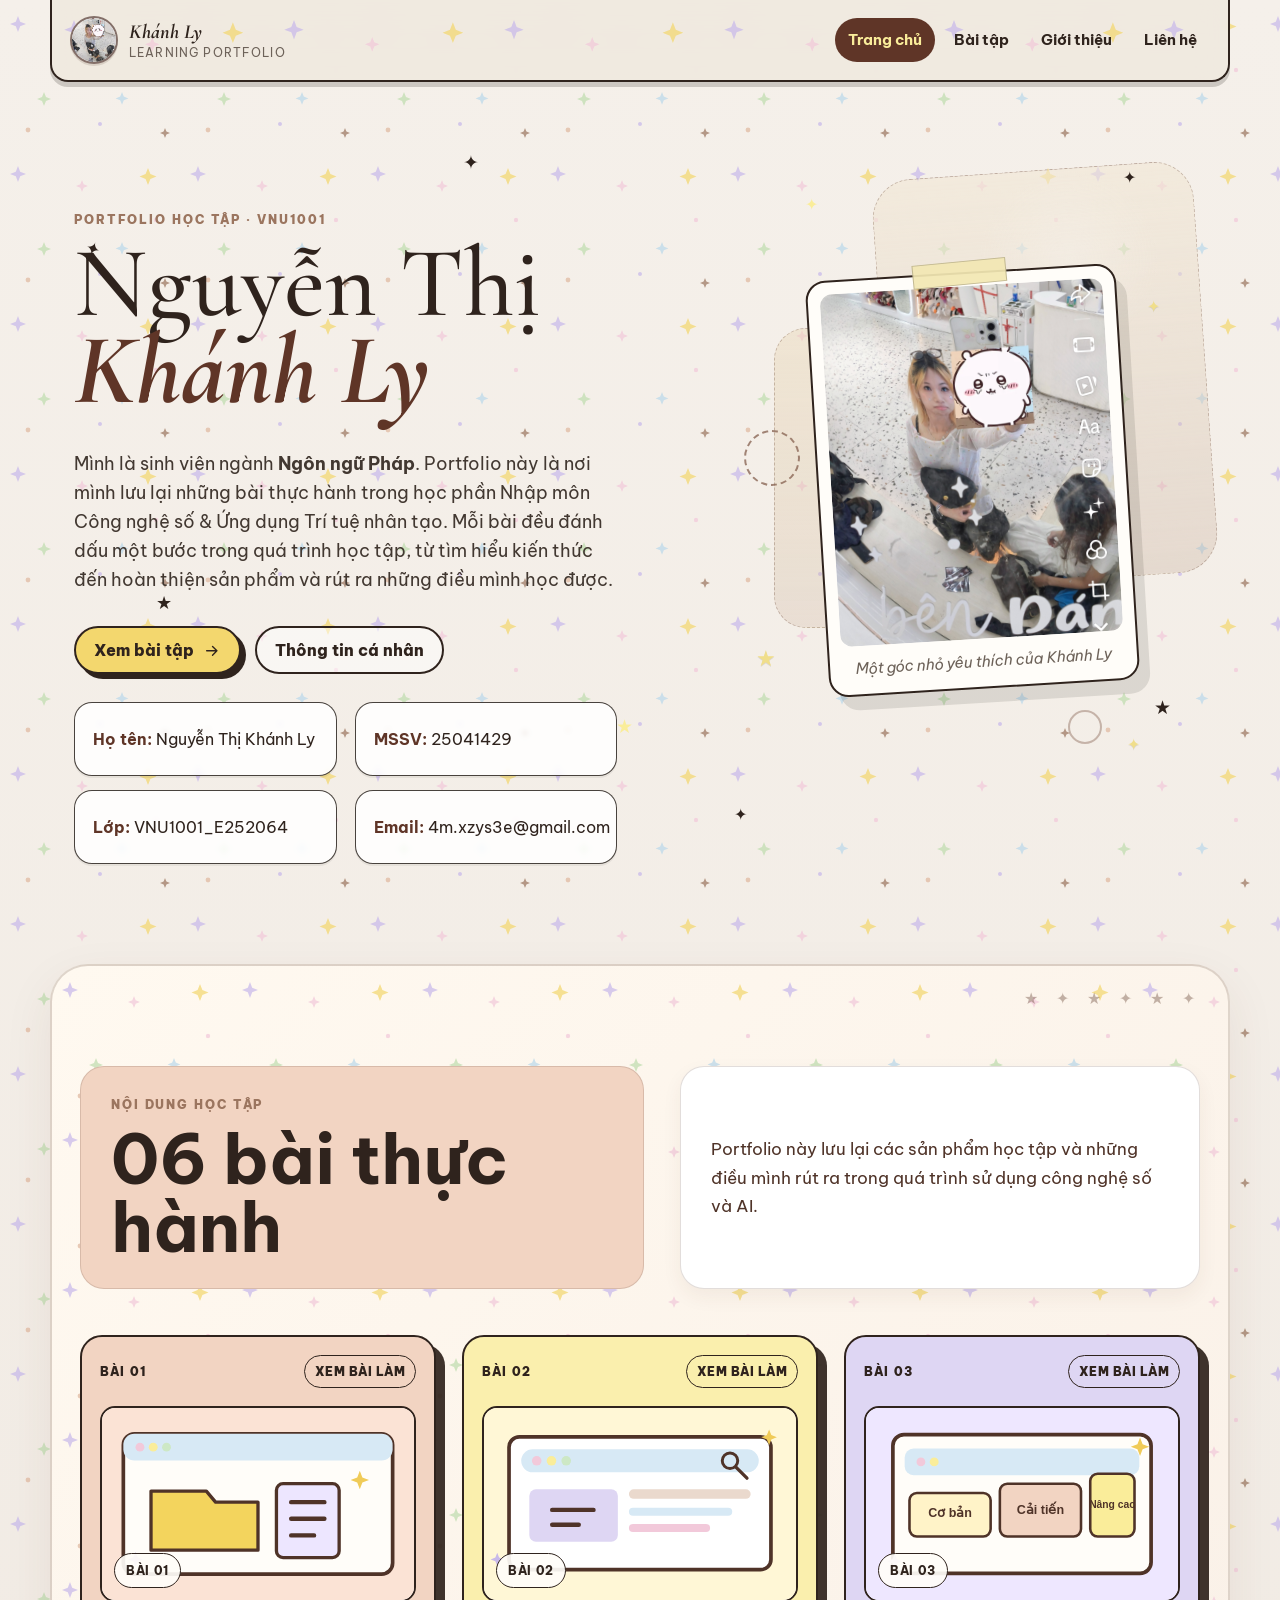
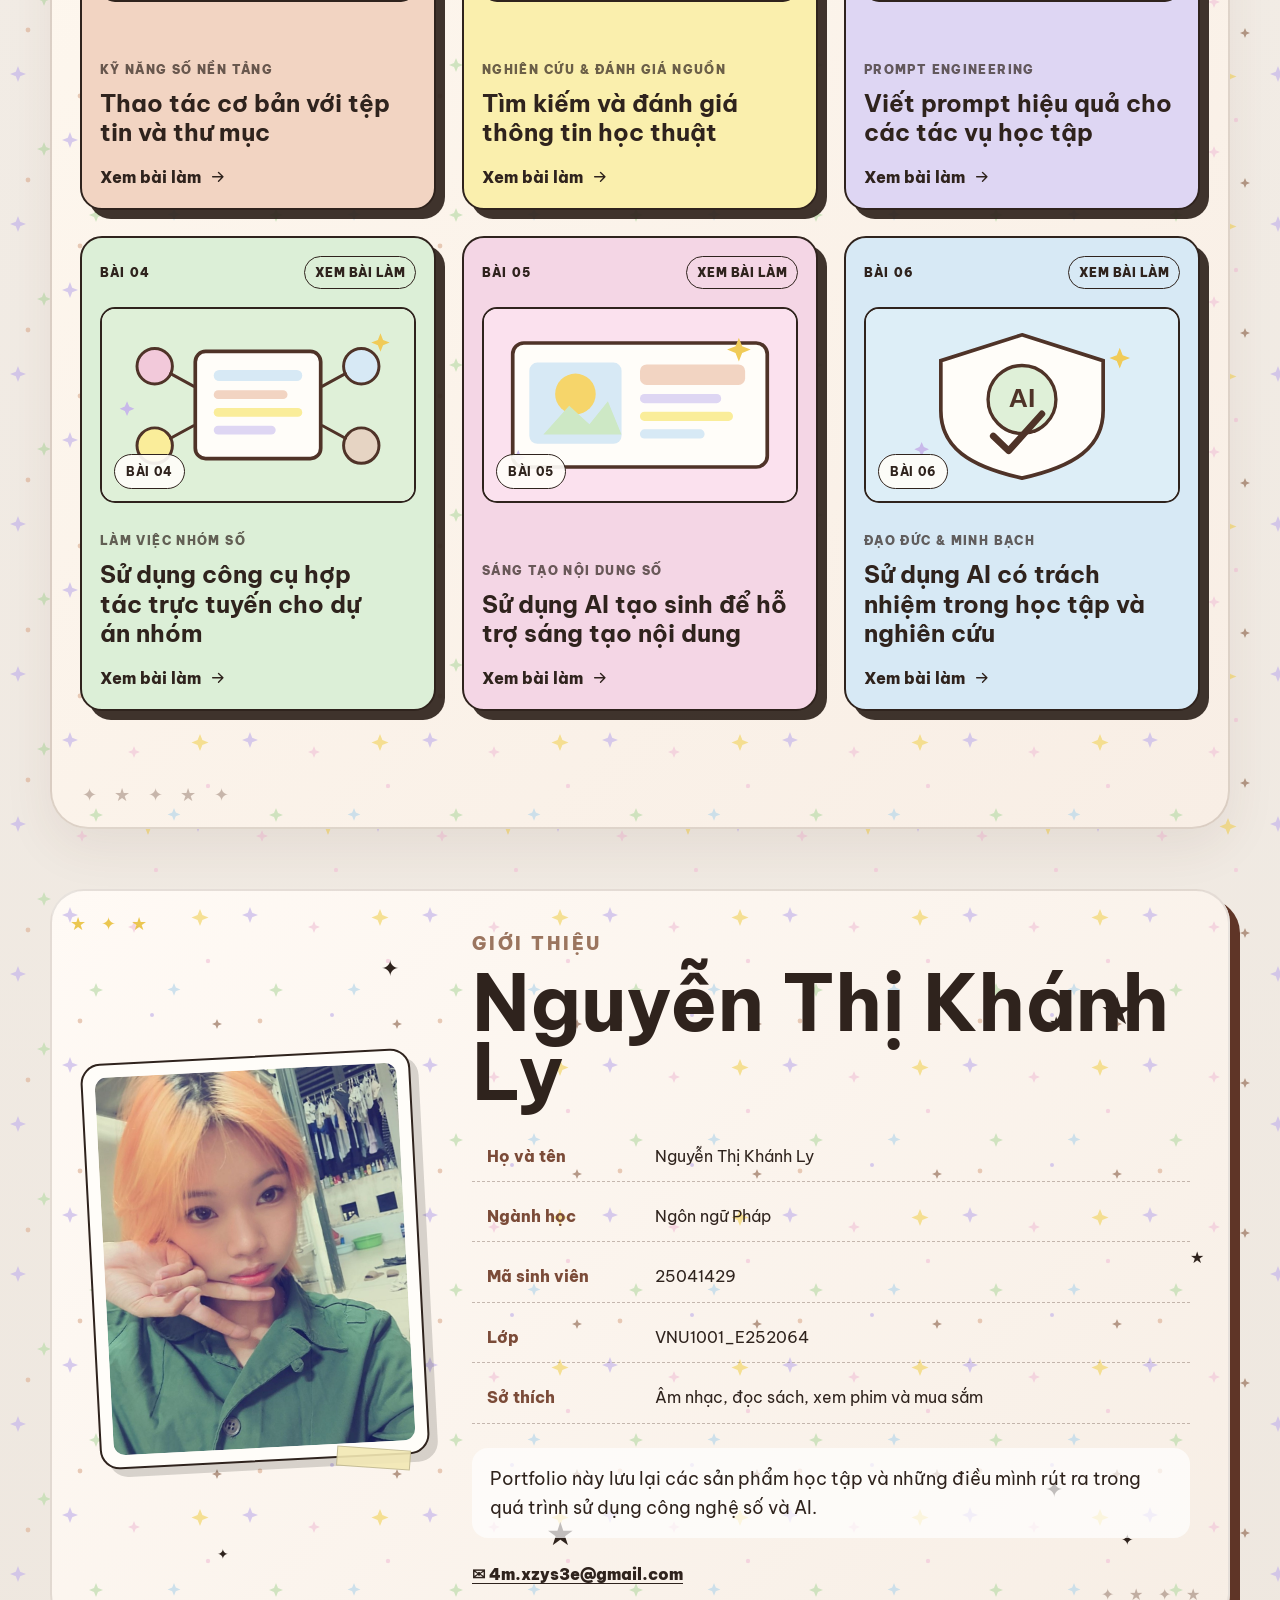
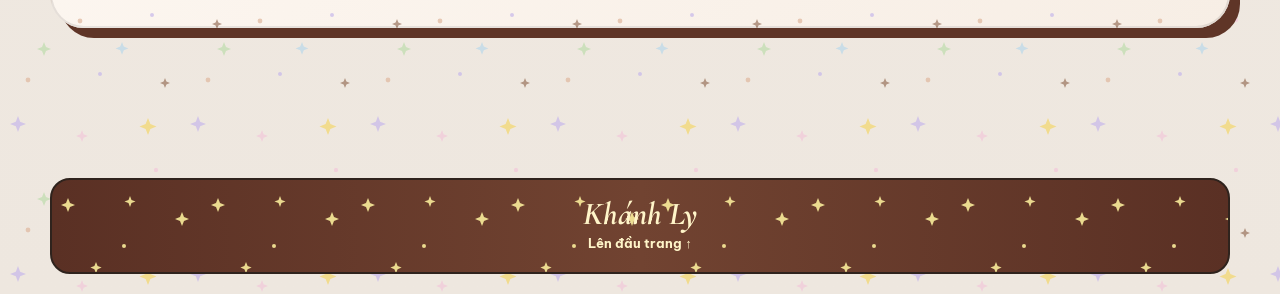
==== commit bba8c310: "Add thumbnail" ====
--- a/index.html
+++ b/index.html
@@ -17,7 +17,7 @@
 <a class="skip-link" href="#main-content">Bỏ qua điều hướng</a>
 <header class="site-header">
 <a aria-label="Về trang chủ" class="brand" href="index.html">
-<span class="brand-mark">KL</span>
+<span class="brand-avatar"><img src="assets/images/photo-mirror.jpg" alt="Ảnh đại diện Khánh Ly"/></span>
 <span class="brand-copy"><strong>Khánh Ly</strong><small>Learning portfolio</small></span>
 </a>
 <button aria-controls="main-nav" aria-expanded="false" aria-label="Mở menu" class="nav-toggle" type="button"><span></span><span></span><span></span></button>
@@ -64,12 +64,12 @@
 <section class="assignments-section section-shell" id="assignments">
 <div class="section-heading reveal">
 <div><p class="eyebrow">Nội dung học tập</p><h2>06 bài thực hành</h2></div>
-<p>Mỗi bài được tách thành một trang riêng; phần chữ, hình minh chứng và bảng biểu được đặt liền mạch theo đúng trình tự của tệp bài làm để dễ theo dõi trên cả máy tính và điện thoại.</p>
+<p>Portfolio này lưu lại các sản phẩm học tập và những điều mình rút ra trong quá trình sử dụng công nghệ số và AI.</p>
 </div>
 <div class="assignment-grid">
 <a aria-label="Bài 1: Thao tác cơ bản với tệp tin và thư mục" class="assignment-card assignment-card--1" href="bai-1.html">
 <div class="assignment-topline"><span>Bài 01</span><span class="assignment-status">Xem bài làm</span></div>
-<div class="card-visual card-visual--cover card-cover--1"><img alt="Ảnh minh họa thao tác tệp tin và thư mục" decoding="async" loading="lazy" src="assets/images/bai-1-05.png"/><span class="cover-badge">Bài 01</span></div>
+<div class="card-visual card-visual--cover card-cover--1"><img alt="Ảnh minh họa thao tác tệp tin và thư mục" decoding="async" loading="lazy" src="assets/images/cover-bai-1.svg"/><span class="cover-badge">Bài 01</span></div>
 <div class="assignment-copy">
 <p>Kỹ năng số nền tảng</p>
 <h3>Thao tác cơ bản với tệp tin và thư mục</h3>
@@ -87,7 +87,7 @@
 </a>
 <a aria-label="Bài 3: Viết prompt hiệu quả cho các tác vụ học tập" class="assignment-card assignment-card--3" href="bai-3.html">
 <div class="assignment-topline"><span>Bài 03</span><span class="assignment-status">Xem bài làm</span></div>
-<div class="card-visual card-visual--cover card-cover--3"><img alt="Ảnh minh họa quá trình viết prompt" decoding="async" loading="lazy" src="assets/images/bai-3-01.png"/><span class="cover-badge">Bài 03</span></div>
+<div class="card-visual card-visual--cover card-cover--3"><img alt="Ảnh minh họa quá trình viết prompt" decoding="async" loading="lazy" src="assets/images/cover-bai-3.svg"/><span class="cover-badge">Bài 03</span></div>
 <div class="assignment-copy">
 <p>Prompt engineering</p>
 <h3>Viết prompt hiệu quả cho các tác vụ học tập</h3>
@@ -96,7 +96,7 @@
 </a>
 <a aria-label="Bài 4: Sử dụng công cụ hợp tác trực tuyến cho dự án nhóm" class="assignment-card assignment-card--4" href="bai-4.html">
 <div class="assignment-topline"><span>Bài 04</span><span class="assignment-status">Xem bài làm</span></div>
-<div class="card-visual card-visual--cover card-cover--4"><img alt="Ảnh minh họa công cụ hợp tác trực tuyến" decoding="async" loading="lazy" src="assets/images/bai-4-03.png"/><span class="cover-badge">Bài 04</span></div>
+<div class="card-visual card-visual--cover card-cover--4"><img alt="Ảnh minh họa công cụ hợp tác trực tuyến" decoding="async" loading="lazy" src="assets/images/cover-bai-4.svg"/><span class="cover-badge">Bài 04</span></div>
 <div class="assignment-copy">
 <p>Làm việc nhóm số</p>
 <h3>Sử dụng công cụ hợp tác trực tuyến cho dự án nhóm</h3>
@@ -105,7 +105,7 @@
 </a>
 <a aria-label="Bài 5: Sử dụng AI tạo sinh để hỗ trợ sáng tạo nội dung" class="assignment-card assignment-card--5" href="bai-5.html">
 <div class="assignment-topline"><span>Bài 05</span><span class="assignment-status">Xem bài làm</span></div>
-<div class="card-visual card-visual--cover card-cover--5"><img alt="Ảnh minh họa sản phẩm sáng tạo bằng AI" decoding="async" loading="lazy" src="assets/images/bai-5-04.png"/><span class="cover-badge">Bài 05</span></div>
+<div class="card-visual card-visual--cover card-cover--5"><img alt="Ảnh minh họa sản phẩm sáng tạo bằng AI" decoding="async" loading="lazy" src="assets/images/cover-bai-5.svg"/><span class="cover-badge">Bài 05</span></div>
 <div class="assignment-copy">
 <p>Sáng tạo nội dung số</p>
 <h3>Sử dụng AI tạo sinh để hỗ trợ sáng tạo nội dung</h3>
@@ -114,7 +114,7 @@
 </a>
 <a aria-label="Bài 6: Sử dụng AI có trách nhiệm trong học tập và nghiên cứu" class="assignment-card assignment-card--6" href="bai-6.html">
 <div class="assignment-topline"><span>Bài 06</span><span class="assignment-status">Xem bài làm</span></div>
-<div class="card-visual card-visual--cover card-cover--6"><img alt="Ảnh minh họa sử dụng AI có trách nhiệm" decoding="async" loading="lazy" src="assets/images/bai-6-01.png"/><span class="cover-badge">Bài 06</span></div>
+<div class="card-visual card-visual--cover card-cover--6"><img alt="Ảnh minh họa sử dụng AI có trách nhiệm" decoding="async" loading="lazy" src="assets/images/cover-bai-6.svg"/><span class="cover-badge">Bài 06</span></div>
 <div class="assignment-copy">
 <p>Đạo đức &amp; minh bạch</p>
 <h3>Sử dụng AI có trách nhiệm trong học tập và nghiên cứu</h3>
--- a/assets/styles.css
+++ b/assets/styles.css
@@ -1436,3 +1436,44 @@
   .assignments-section { padding-inline:14px; }
   .document-title--compact { font-size:1.45rem !important; }
 }
+
+
+/* V9: avatar photo, white assignment note, full illustrated covers */
+.brand-mark { display:none !important; }
+.brand-avatar {
+  width:48px;
+  height:48px;
+  flex:0 0 48px;
+  display:block;
+  overflow:hidden;
+  border:2px solid rgba(79,51,40,.7);
+  border-radius:50%;
+  background:#fff;
+  box-shadow:0 2px 0 rgba(79,51,40,.14);
+}
+.brand-avatar img {
+  width:100%;
+  height:100%;
+  object-fit:cover;
+  object-position:center 35%;
+}
+.section-heading > p {
+  background:#fff !important;
+  color:#4f3328 !important;
+  box-shadow:0 8px 20px rgba(79,51,40,.06);
+}
+.card-visual--cover img {
+  object-fit:cover !important;
+  object-position:center !important;
+}
+.card-cover--1 img,
+.card-cover--2 img,
+.card-cover--3 img,
+.card-cover--4 img,
+.card-cover--5 img,
+.card-cover--6 img {
+  object-position:center !important;
+}
+@media (max-width:620px) {
+  .brand-avatar { width:42px; height:42px; flex-basis:42px; }
+}
